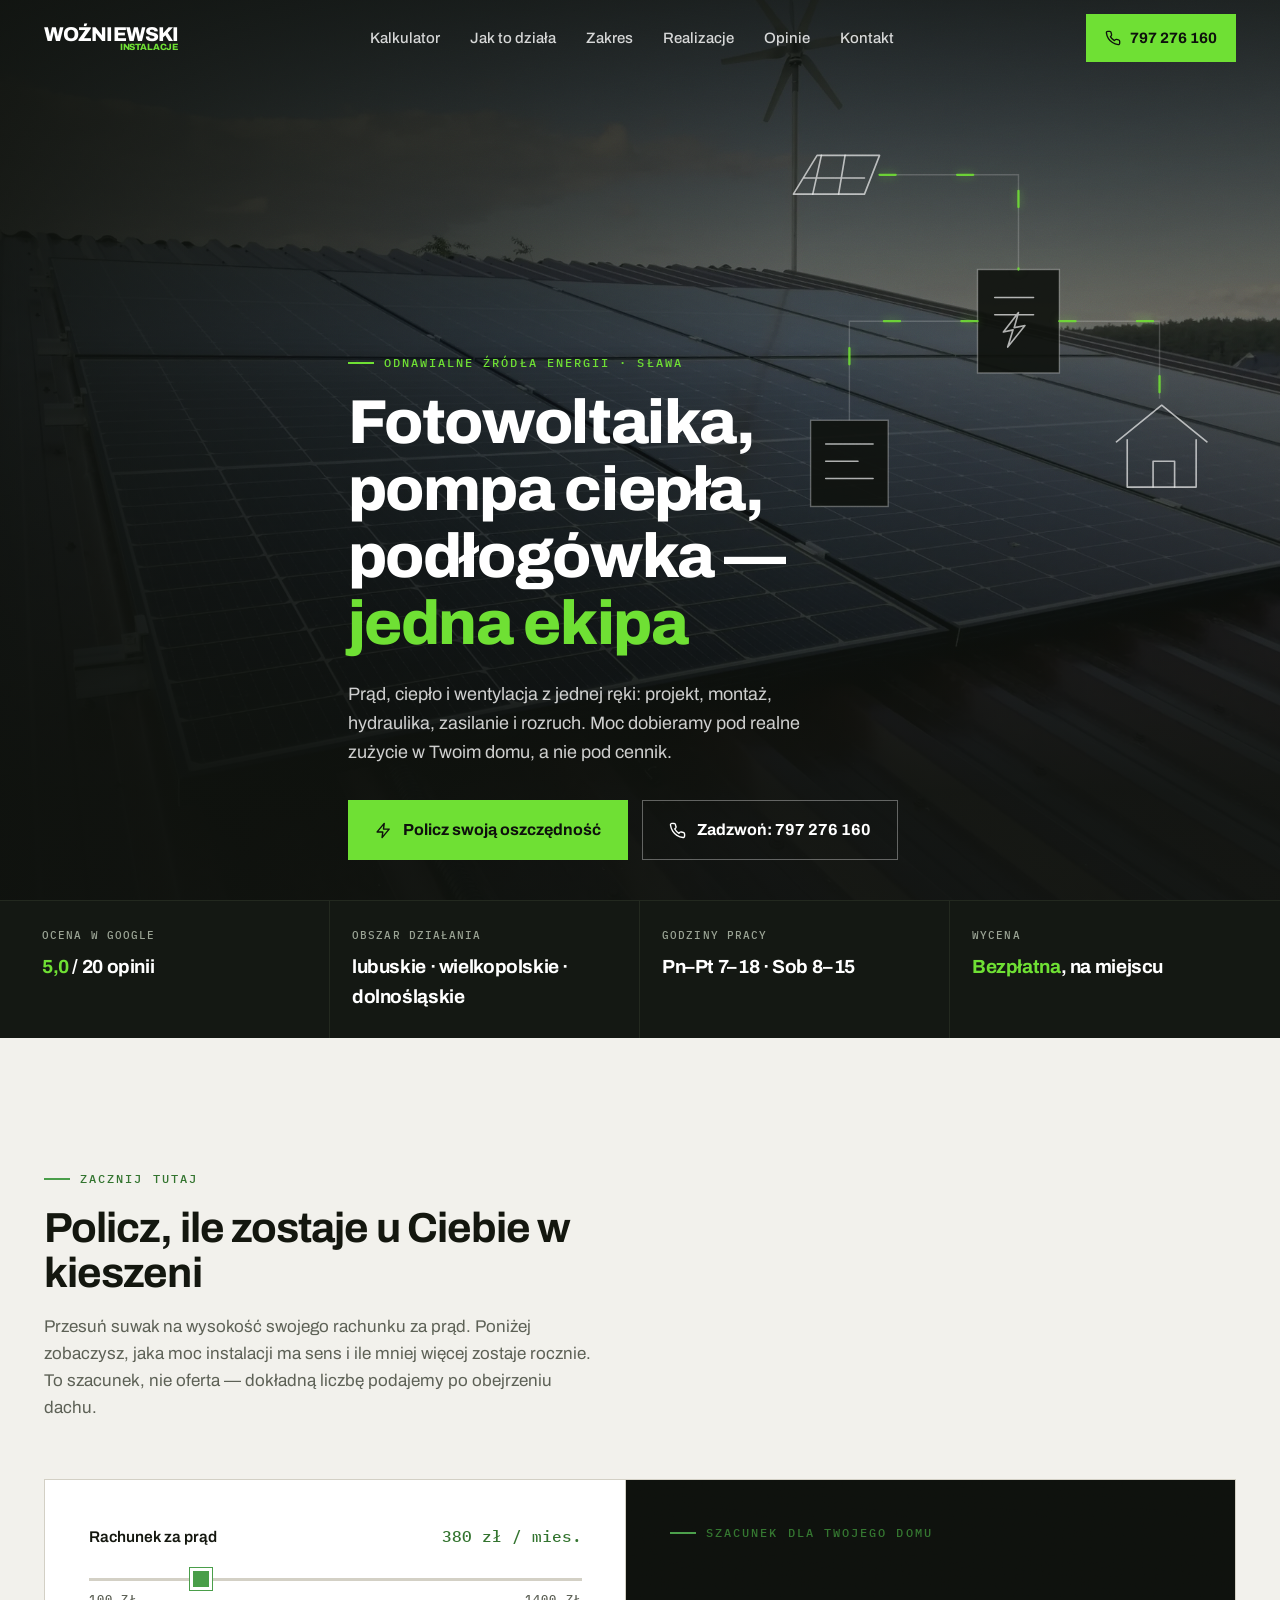
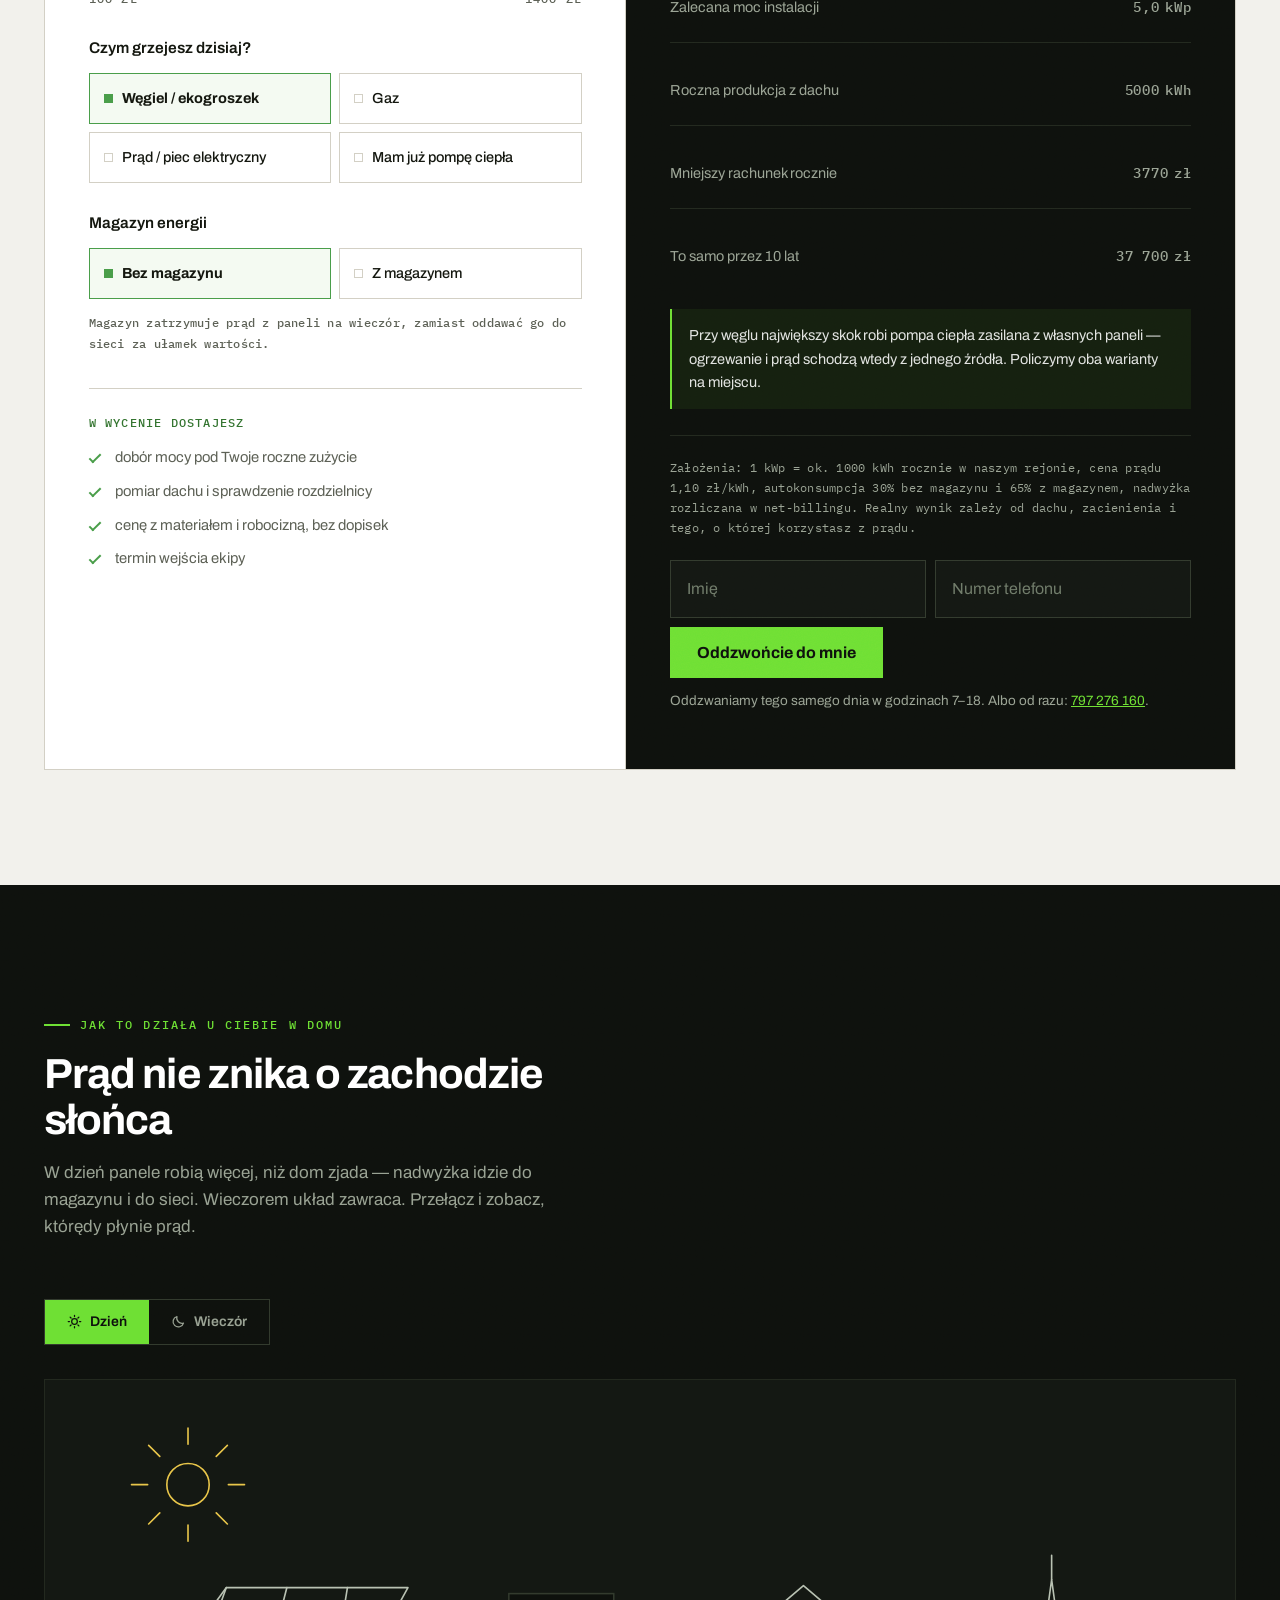
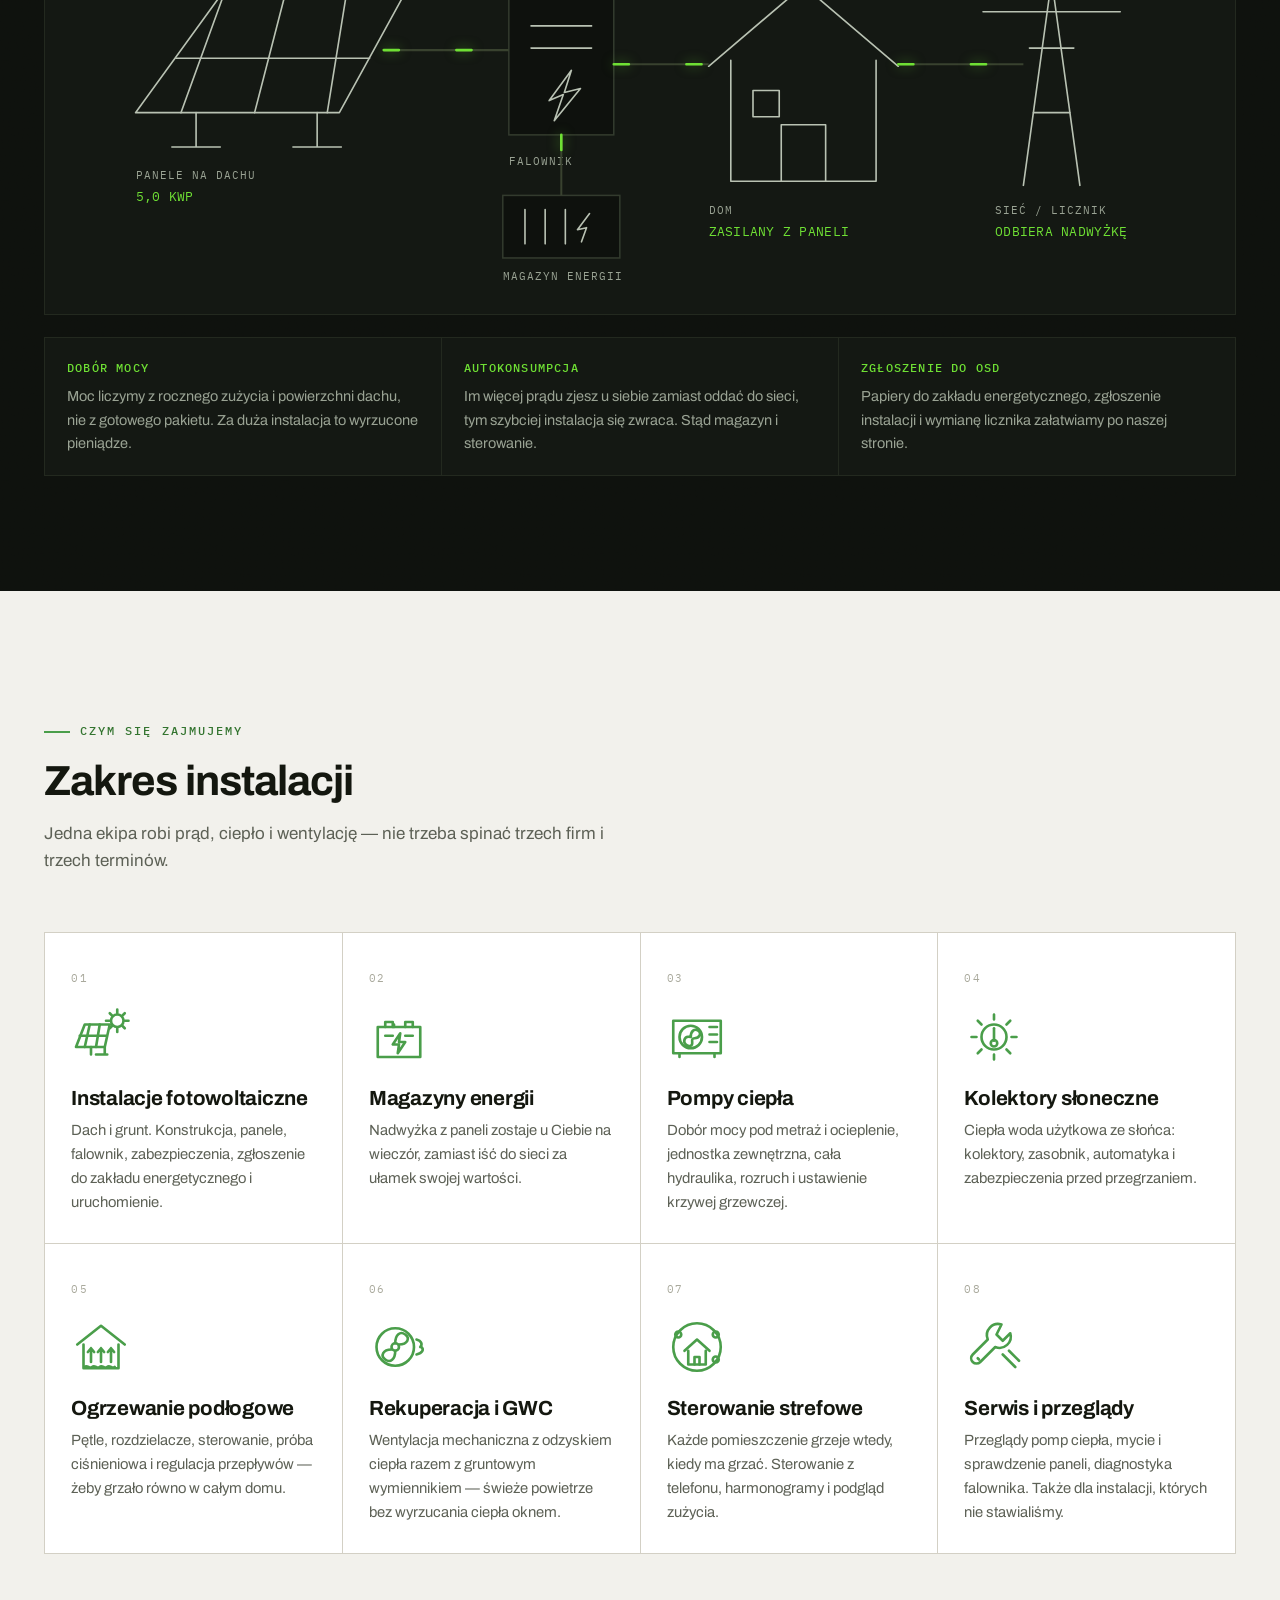
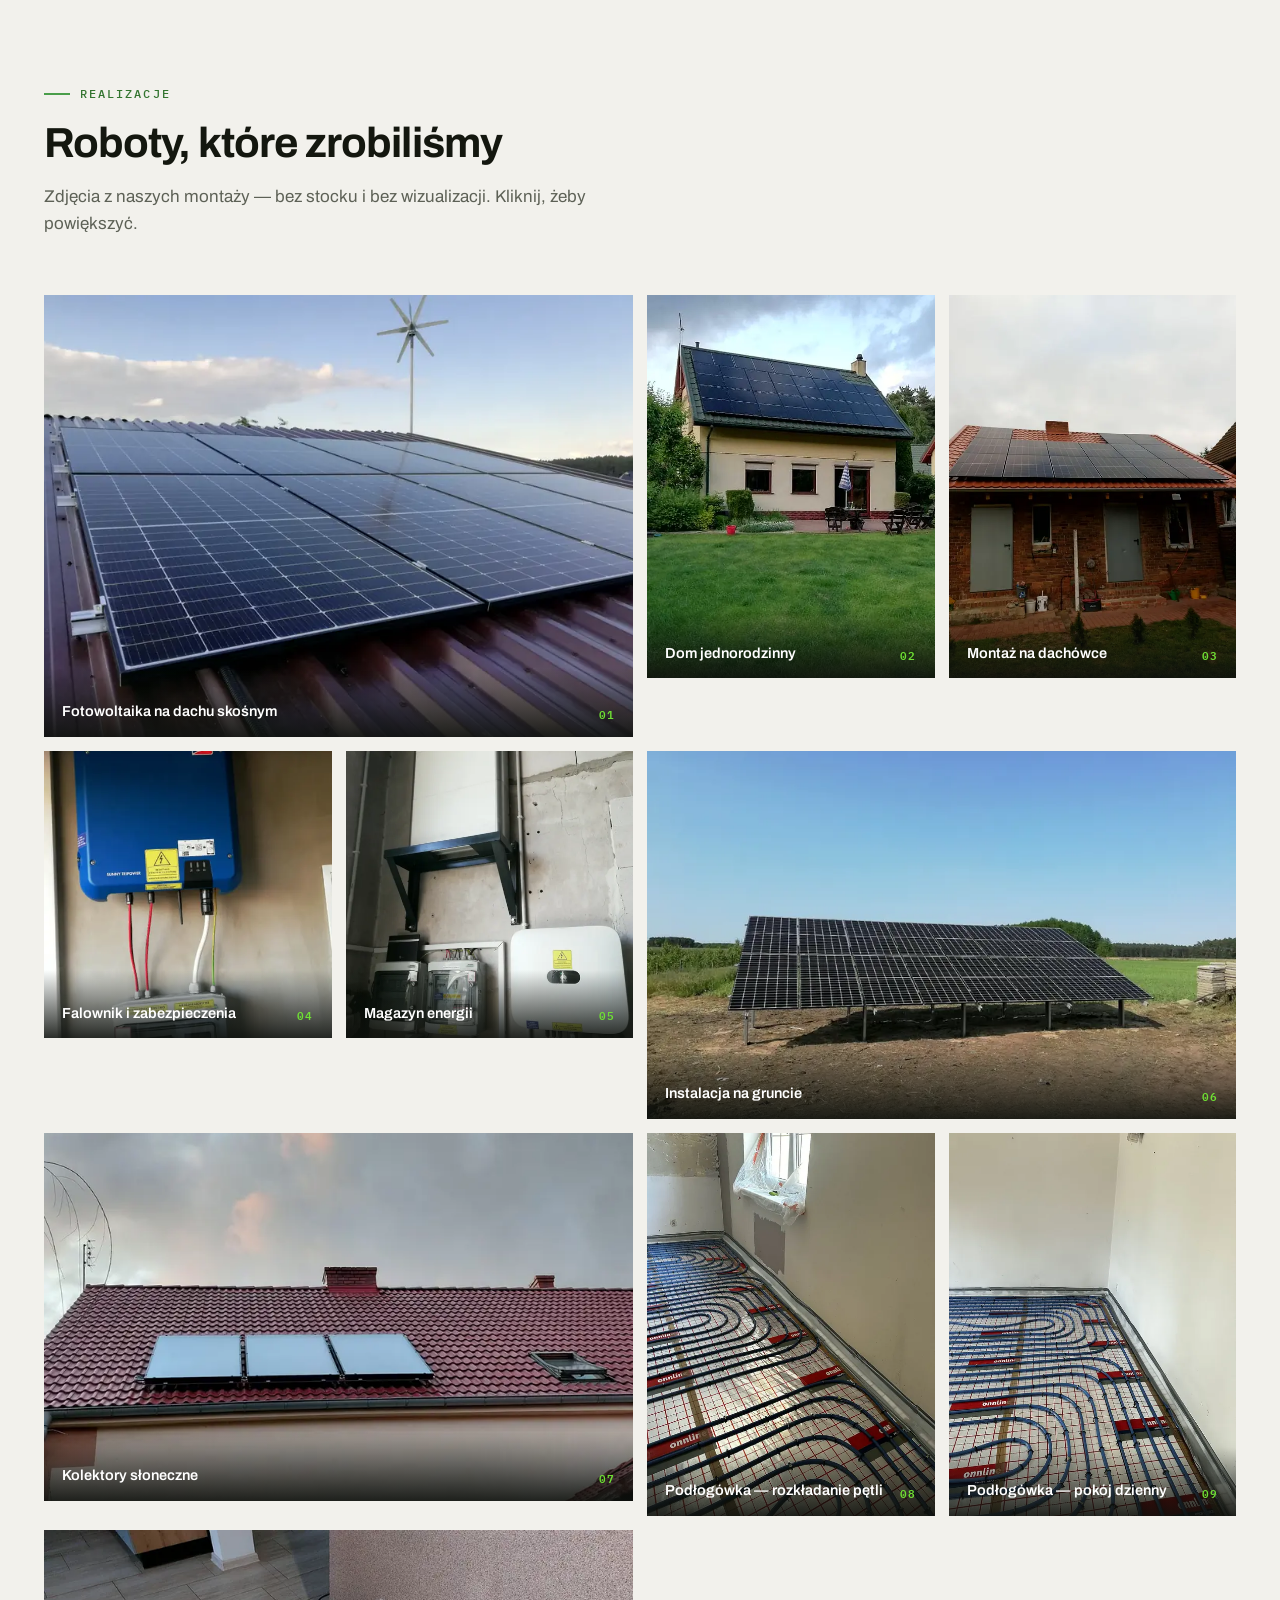
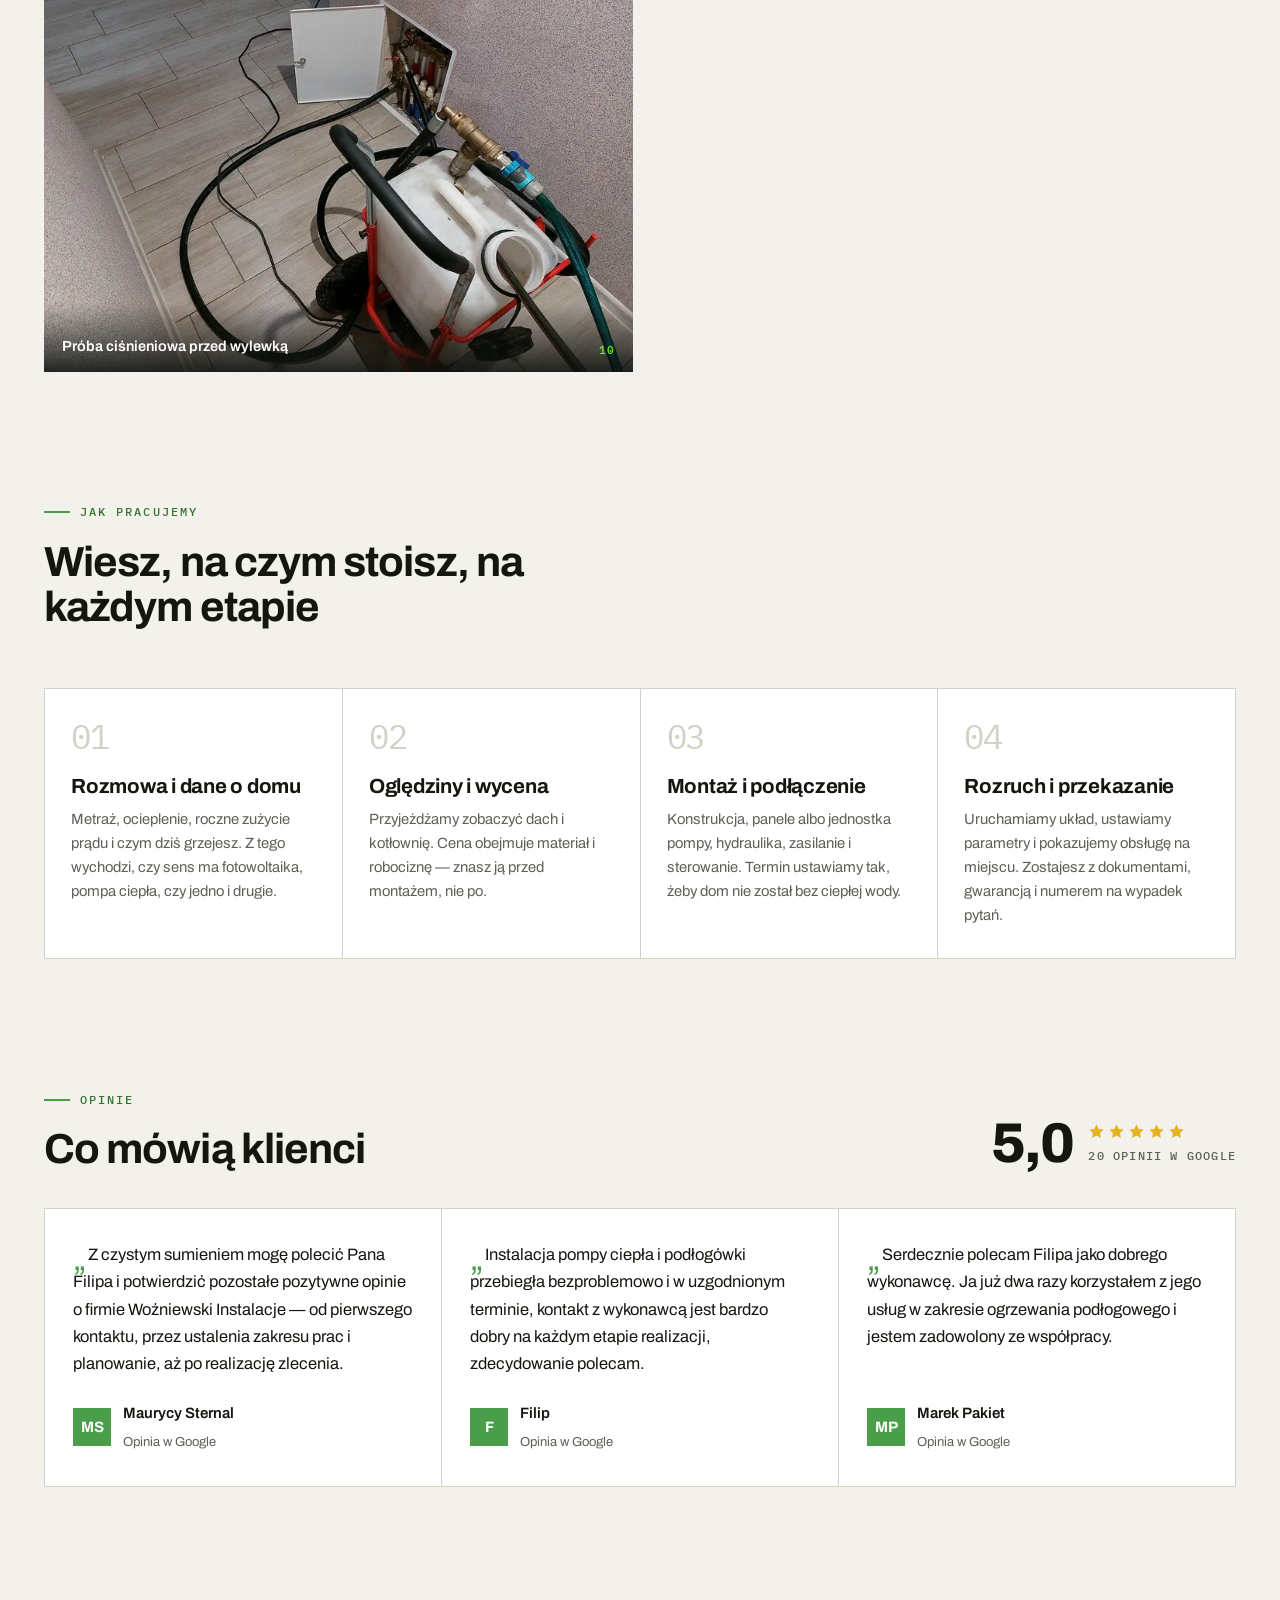
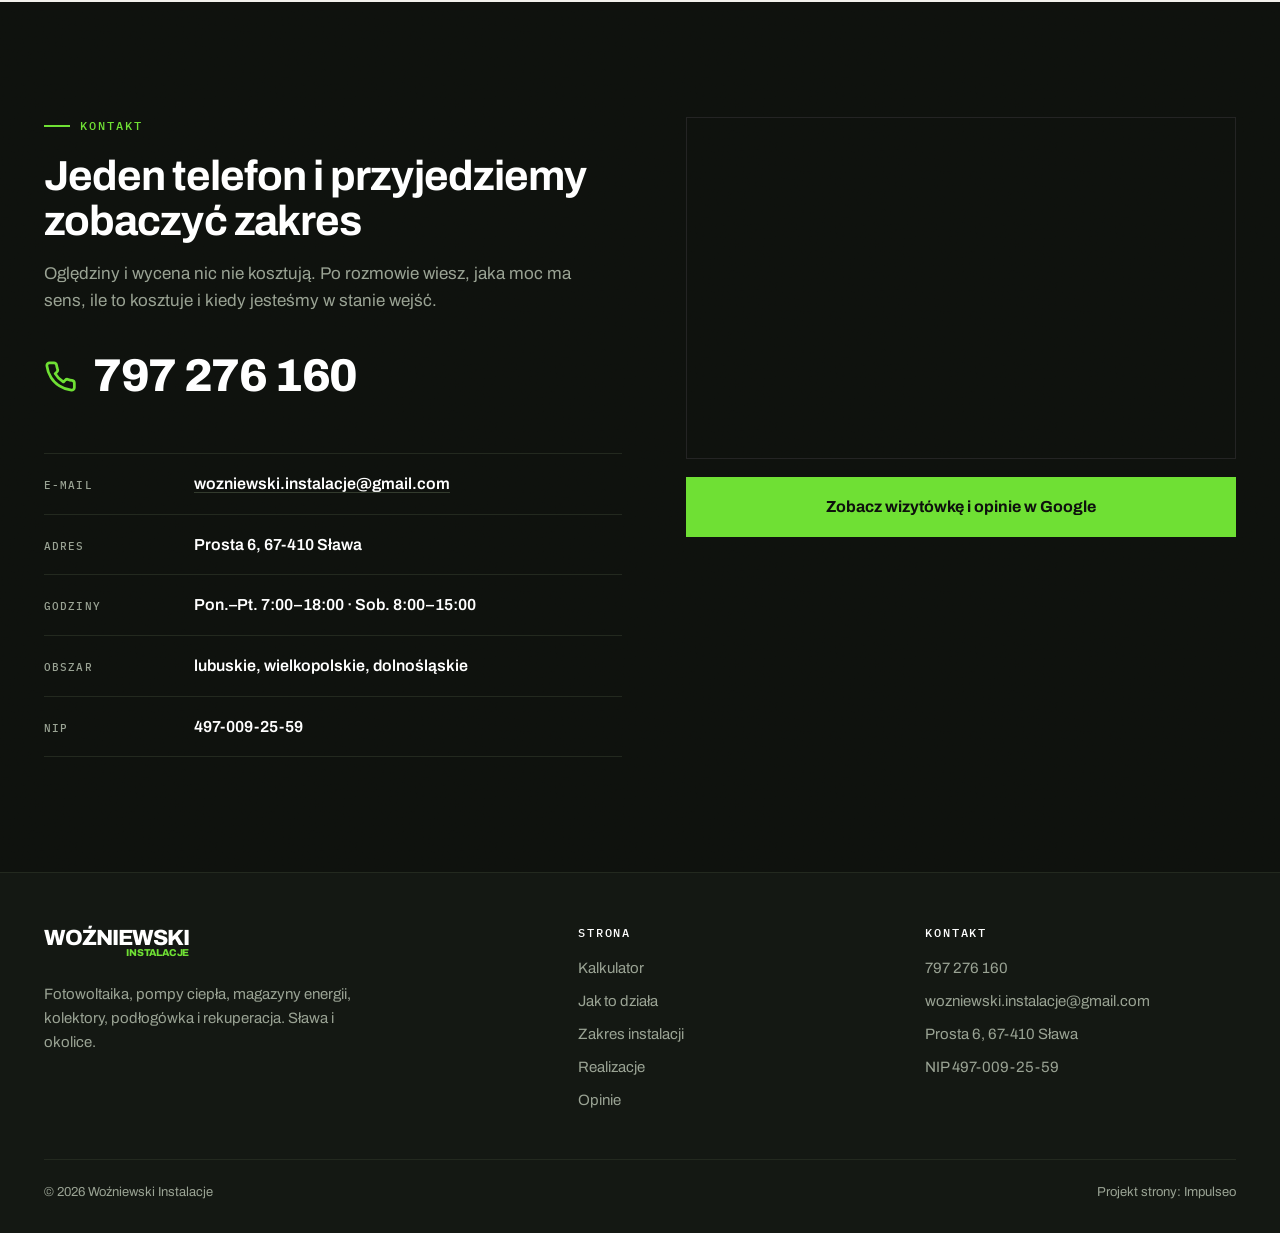
==== index.html @ f56892bd "Poprawki: siatki wjezdzaja calosciowo, gestsze impulsy pradu, krotszy naglowek Co-Authored-By: Claud" ====
<!DOCTYPE html>
<html lang="pl">
<head>
<meta charset="utf-8">
<meta name="viewport" content="width=device-width, initial-scale=1">
<title>Woźniewski Instalacje — fotowoltaika, pompy ciepła, podłogówka · Sława</title>
<meta name="description" content="Woźniewski Instalacje ze Sławy: fotowoltaika, pompy ciepła, magazyny energii, kolektory słoneczne, ogrzewanie podłogowe i rekuperacja. Ocena 5,0 w Google. Bezpłatna wycena — tel. 797 276 160.">
<meta name="theme-color" content="#0E110D">
<link rel="canonical" href="https://impulseo-pl.github.io/wozniewski-instalacje-fotowoltaika-pompy-ciepla-kolektory-sloneczne-ogrzewa/">

<meta property="og:type" content="website">
<meta property="og:title" content="Woźniewski Instalacje — fotowoltaika i pompy ciepła · Sława">
<meta property="og:description" content="Dobieramy moc pod realne zużycie, montujemy i uruchamiamy. Ocena 5,0 w Google. Bezpłatna wycena.">
<meta property="og:image" content="img/r-farma-zmierzch.webp">
<meta property="og:locale" content="pl_PL">

<link rel="icon" href="data:image/svg+xml,<svg xmlns='http://www.w3.org/2000/svg' viewBox='0 0 32 32'><rect width='32' height='32' fill='%230E110D'/><path d='M18 4 9 18h6l-1 10 9-14h-6z' fill='%236FE034'/></svg>">

<link rel="preconnect" href="https://fonts.googleapis.com">
<link rel="preconnect" href="https://fonts.gstatic.com" crossorigin>
<link href="https://fonts.googleapis.com/css2?family=Archivo:wght@400;500;600;700;800&family=IBM+Plex+Mono:wght@400;500&display=swap" rel="stylesheet">
<link rel="stylesheet" href="assets/styles.css">

<script type="application/ld+json">
{
  "@context":"https://schema.org",
  "@type":"HVACBusiness",
  "name":"Woźniewski Instalacje",
  "description":"Fotowoltaika, pompy ciepła, magazyny energii, kolektory słoneczne, ogrzewanie podłogowe, rekuperacja i GWC.",
  "telephone":"+48797276160",
  "email":"wozniewski.instalacje@gmail.com",
  "vatID":"4970092559",
  "address":{"@type":"PostalAddress","streetAddress":"Prosta 6","postalCode":"67-410","addressLocality":"Sława","addressRegion":"lubuskie","addressCountry":"PL"},
  "geo":{"@type":"GeoCoordinates","latitude":51.8832481,"longitude":16.0622952},
  "areaServed":["lubuskie","wielkopolskie","dolnośląskie"],
  "openingHours":["Mo-Fr 07:00-18:00","Sa 08:00-15:00"],
  "aggregateRating":{"@type":"AggregateRating","ratingValue":"5.0","reviewCount":"20"}
}
</script>
</head>
<body>

<!-- ======================= EKRAN ŁADOWANIA ======================= -->
<div id="loader" class="ziarno" role="status" aria-label="Wczytywanie strony">
  <div class="ladowanie">
    <span class="znak na-ciemnym">
      <span class="iskra" aria-hidden="true"></span>
      <span class="znak__glowny">WOŹNIEWSKI</span>
      <span class="znak__drugi">INSTALACJE</span>
      <span class="znak__podpis">Instalacje dla Twojego domu i firmy</span>
    </span>

    <svg class="ladowanie__obwod" viewBox="0 0 300 60" fill="none" aria-hidden="true">
      <path d="M4 30 H70" />
      <path d="M70 30 V12 H118" />
      <path class="zywa" d="M118 12 H150 V48 H186" />
      <path d="M186 48 H232 V30 H296" />
      <path d="M70 30 V48 H118" />
    </svg>

    <div class="ladowanie__licznik mono">
      <span id="loader-etap">Przygotowanie instalacji</span>
      <b><span id="loader-proc">0</span>%</b>
    </div>
  </div>
</div>

<!-- ======================= NAWIGACJA ======================= -->
<header class="nawigacja" id="nawigacja">
  <div class="wrap nawigacja__rzad">
    <a href="#gora" class="znak na-ciemnym" style="--znak:20px" aria-label="Woźniewski Instalacje — start">
      <span class="znak__glowny">WOŹNIEWSKI</span>
      <span class="znak__drugi">INSTALACJE</span>
    </a>

    <nav>
      <ul class="menu" id="menu">
        <li><a href="#kalkulator">Kalkulator</a></li>
        <li><a href="#schemat">Jak to działa</a></li>
        <li><a href="#zakres">Zakres</a></li>
        <li><a href="#realizacje">Realizacje</a></li>
        <li><a href="#opinie">Opinie</a></li>
        <li><a href="#kontakt">Kontakt</a></li>
      </ul>
    </nav>

    <a class="tel-nav" href="tel:+48797276160">
      <svg viewBox="0 0 24 24" fill="none" stroke="currentColor" stroke-width="2" stroke-linecap="round" stroke-linejoin="round"><path d="M22 16.9v3a2 2 0 0 1-2.2 2 19.8 19.8 0 0 1-8.6-3.1 19.5 19.5 0 0 1-6-6A19.8 19.8 0 0 1 2.1 4.2 2 2 0 0 1 4.1 2h3a2 2 0 0 1 2 1.7c.1 1 .4 1.9.7 2.8a2 2 0 0 1-.4 2.1L8.1 9.9a16 16 0 0 0 6 6l1.3-1.3a2 2 0 0 1 2.1-.5c.9.4 1.8.6 2.8.7a2 2 0 0 1 1.7 2Z"/></svg>
      797 276 160
    </a>

    <button class="burger" id="burger" aria-label="Menu" aria-expanded="false">
      <span></span><span></span><span></span>
    </button>
  </div>
</header>

<main id="gora">

<!-- ======================= HERO ======================= -->
<section class="ciemna hero ziarno">
  <div class="hero__tlo">
    <img src="img/r-farma-zmierzch.webp" alt="Instalacja fotowoltaiczna zamontowana przez Woźniewski Instalacje" fetchpriority="high" width="1800" height="1314">
  </div>

  <!-- schemat prądu: panel → falownik → dom → licznik -->
  <svg class="hero__obwod" viewBox="0 0 520 420" fill="none" aria-hidden="true">
    <!-- panel -->
    <g transform="translate(40,40)">
      <path class="ikona" d="M4 40 L26 4 h58 l-14 36z"/>
      <path class="ikona" d="M14 25h56M30 4 22 40M52 4 46 40"/>
    </g>
    <!-- falownik -->
    <rect class="wezel" x="215" y="150" width="76" height="96"/>
    <path class="ikona" d="M235 176h36M235 192h36M243 208l14-18-4 14 10-2-16 20 5-16z" transform="translate(-4,0)"/>
    <!-- dom -->
    <g transform="translate(340,270)">
      <path class="ikona" d="M4 40 L46 6 l42 34"/>
      <path class="ikona" d="M14 38v44h64V38"/>
      <path class="ikona" d="M38 82V58h20v24"/>
    </g>
    <!-- licznik -->
    <g transform="translate(60,290)">
      <rect class="wezel" x="0" y="0" width="72" height="80"/>
      <path class="ikona" d="M14 22h44M14 38h30M14 54h44"/>
    </g>

    <!-- tory -->
    <path class="tor" d="M124 62 H253 V150"/>
    <path class="plyn" d="M124 62 H253 V150"/>

    <path class="tor" d="M291 198 H384 V270"/>
    <path class="plyn o2" d="M291 198 H384 V270"/>

    <path class="tor" d="M215 198 H96 V290"/>
    <path class="plyn o3" d="M215 198 H96 V290"/>
  </svg>

  <div class="wrap hero__tresc">
    <p class="etykieta">Odnawialne źródła energii · Sława</p>
    <h1>Fotowoltaika, pompa ciepła, podłogówka — <em>jedna ekipa</em></h1>
    <p class="hero__lead">
      Prąd, ciepło i wentylacja z jednej ręki: projekt, montaż, hydraulika, zasilanie i rozruch.
      Moc dobieramy pod realne zużycie w Twoim domu, a nie pod cennik.
    </p>

    <div class="hero__akcje">
      <a class="guzik guzik--prad" href="#kalkulator">
        <svg viewBox="0 0 24 24" fill="none" stroke="currentColor" stroke-width="2" stroke-linecap="round" stroke-linejoin="round"><path d="M13 2 3 14h8l-1 8 10-12h-8z"/></svg>
        Policz swoją oszczędność
      </a>
      <a class="guzik guzik--obrys" href="tel:+48797276160">
        <svg viewBox="0 0 24 24" fill="none" stroke="currentColor" stroke-width="2" stroke-linecap="round" stroke-linejoin="round"><path d="M22 16.9v3a2 2 0 0 1-2.2 2 19.8 19.8 0 0 1-8.6-3.1 19.5 19.5 0 0 1-6-6A19.8 19.8 0 0 1 2.1 4.2 2 2 0 0 1 4.1 2h3a2 2 0 0 1 2 1.7c.1 1 .4 1.9.7 2.8a2 2 0 0 1-.4 2.1L8.1 9.9a16 16 0 0 0 6 6l1.3-1.3a2 2 0 0 1 2.1-.5c.9.4 1.8.6 2.8.7a2 2 0 0 1 1.7 2Z"/></svg>
        Zadzwoń: 797 276 160
      </a>
    </div>
  </div>
</section>

<!-- ======================= PASEK TECHNICZNY ======================= -->
<section class="ciemna pasek">
  <div class="wrap" style="padding:0">
    <div class="pasek__rzad">
      <div class="pasek__poz">
        <span class="mono">Ocena w Google</span>
        <b><i>5,0</i> / 20 opinii</b>
      </div>
      <div class="pasek__poz">
        <span class="mono">Obszar działania</span>
        <b>lubuskie · wielkopolskie · dolnośląskie</b>
      </div>
      <div class="pasek__poz">
        <span class="mono">Godziny pracy</span>
        <b>Pn–Pt 7–18 · Sob 8–15</b>
      </div>
      <div class="pasek__poz">
        <span class="mono">Wycena</span>
        <b><i>Bezpłatna</i>, na miejscu</b>
      </div>
    </div>
  </div>
</section>

<!-- ======================= KALKULATOR ======================= -->
<section class="jasna sekcja" id="kalkulator">
  <div class="wrap">
    <div class="naglowek wjazd">
      <p class="etykieta">Zacznij tutaj</p>
      <h2>Policz, ile zostaje u Ciebie w kieszeni</h2>
      <p class="oloowek">
        Przesuń suwak na wysokość swojego rachunku za prąd. Poniżej zobaczysz, jaka moc instalacji
        ma sens i ile mniej więcej zostaje rocznie. To szacunek, nie oferta — dokładną liczbę podajemy po obejrzeniu dachu.
      </p>
    </div>

    <div class="kalk wjazd">
      <!-- lewa: dane -->
      <div class="kalk__panel">
        <div class="pole">
          <div class="pole__gora">
            <label class="pole__nazwa" for="rachunek">Rachunek za prąd</label>
            <span class="pole__wartosc"><span id="rachunek-txt">380</span> zł / mies.</span>
          </div>
          <input type="range" id="rachunek" min="100" max="1400" step="20" value="380">
          <div class="skala mono"><span>100 zł</span><span>1400 zł</span></div>
        </div>

        <div class="pole">
          <div class="pole__gora">
            <span class="pole__nazwa">Czym grzejesz dzisiaj?</span>
          </div>
          <div class="wybor" id="ogrzewanie">
            <label><input type="radio" name="ogrz" value="wegiel" checked><span>Węgiel / ekogroszek</span></label>
            <label><input type="radio" name="ogrz" value="gaz"><span>Gaz</span></label>
            <label><input type="radio" name="ogrz" value="prad"><span>Prąd / piec elektryczny</span></label>
            <label><input type="radio" name="ogrz" value="pompa"><span>Mam już pompę ciepła</span></label>
          </div>
        </div>

        <div class="pole" style="margin-bottom:0">
          <div class="pole__gora">
            <span class="pole__nazwa">Magazyn energii</span>
          </div>
          <div class="wybor" id="magazyn">
            <label><input type="radio" name="mag" value="nie" checked><span>Bez magazynu</span></label>
            <label><input type="radio" name="mag" value="tak"><span>Z magazynem</span></label>
          </div>
          <p class="mono" style="margin:14px 0 0; text-transform:none; letter-spacing:.02em; color:var(--szary); line-height:1.7">
            Magazyn zatrzymuje prąd z paneli na wieczór, zamiast oddawać go do sieci za ułamek wartości.
          </p>
        </div>

        <div class="wchodzi">
          <span class="mono">W wycenie dostajesz</span>
          <ul>
            <li>dobór mocy pod Twoje roczne zużycie</li>
            <li>pomiar dachu i sprawdzenie rozdzielnicy</li>
            <li>cenę z materiałem i robocizną, bez dopisek</li>
            <li>termin wejścia ekipy</li>
          </ul>
        </div>
      </div>

      <!-- prawa: wynik -->
      <div class="kalk__panel kalk__panel--wynik ziarno">
        <p class="etykieta">Szacunek dla Twojego domu</p>

        <ul class="wynik__lista">
          <li class="wynik__poz">
            <span class="wynik__etykieta">Zalecana moc instalacji</span>
            <span class="wynik__liczba"><span data-licznik id="w-moc">6,0</span><span>kWp</span></span>
          </li>
          <li class="wynik__poz">
            <span class="wynik__etykieta">Roczna produkcja z dachu</span>
            <span class="wynik__liczba"><span data-licznik id="w-prod">6 000</span><span>kWh</span></span>
          </li>
          <li class="wynik__poz wynik__poz--mocny">
            <span class="wynik__etykieta">Mniejszy rachunek rocznie</span>
            <span class="wynik__liczba"><span data-licznik id="w-rok">3 100</span><span>zł</span></span>
          </li>
          <li class="wynik__poz">
            <span class="wynik__etykieta">To samo przez 10 lat</span>
            <span class="wynik__liczba"><span data-licznik id="w-dekada">31 000</span><span>zł</span></span>
          </li>
        </ul>

        <div class="podpowiedz" id="podpowiedz">
          Przy węglu największy skok robi pompa ciepła zasilana z własnych paneli — wtedy
          i ogrzewanie, i prąd schodzą z jednego źródła.
        </div>

        <div class="wynik__stopka">
          <p class="zastrzezenie" style="margin:0 0 4px">
            Założenia: 1 kWp = ok. 1000 kWh rocznie w naszym rejonie, cena prądu 1,10 zł/kWh,
            autokonsumpcja 30% bez magazynu i 65% z magazynem, nadwyżka rozliczana w net-billingu.
            Realny wynik zależy od dachu, zacienienia i tego, o której korzystasz z prądu.
          </p>

          <form class="oddzwon" id="oddzwon">
            <input type="text" name="imie" placeholder="Imię" autocomplete="given-name" required>
            <input type="tel" name="telefon" placeholder="Numer telefonu" autocomplete="tel" required>
            <button class="guzik guzik--prad" type="submit">Oddzwońcie do mnie</button>
          </form>
          <p class="oddzwon__info" id="oddzwon-info">
            Oddzwaniamy tego samego dnia w godzinach 7–18. Albo od razu: <a href="tel:+48797276160" style="color:var(--limonka)">797 276 160</a>.
          </p>
        </div>
      </div>
    </div>
  </div>
</section>

<!-- ======================= SCHEMAT ======================= -->
<section class="ciemna sekcja ziarno" id="schemat">
  <div class="wrap">
    <div class="naglowek wjazd">
      <p class="etykieta">Jak to działa u Ciebie w domu</p>
      <h2>Prąd nie znika o zachodzie słońca</h2>
      <p class="oloowek">
        W dzień panele robią więcej, niż dom zjada — nadwyżka idzie do magazynu i do sieci.
        Wieczorem układ zawraca. Przełącz i zobacz, którędy płynie prąd.
      </p>
    </div>

    <div class="schemat__pulpit wjazd">
      <div class="przelacznik" role="tablist">
        <button type="button" class="wybrany" data-pora="dzien" role="tab" aria-selected="true">
          <svg viewBox="0 0 24 24" fill="none" stroke="currentColor" stroke-width="2" stroke-linecap="round"><circle cx="12" cy="12" r="4.5"/><path d="M12 2v2M12 20v2M2 12h2M20 12h2M5 5l1.5 1.5M17.5 17.5 19 19M19 5l-1.5 1.5M6.5 17.5 5 19"/></svg>
          Dzień
        </button>
        <button type="button" data-pora="wieczor" role="tab" aria-selected="false">
          <svg viewBox="0 0 24 24" fill="none" stroke="currentColor" stroke-width="2" stroke-linecap="round" stroke-linejoin="round"><path d="M20 14.5A8.5 8.5 0 0 1 9.5 4a8.5 8.5 0 1 0 10.5 10.5Z"/></svg>
          Wieczór
        </button>
      </div>
    </div>

    <div class="schemat__plansza wjazd">
      <svg class="schemat__svg" viewBox="0 0 1120 470" fill="none" aria-label="Schemat przepływu energii w instalacji">

        <!-- SŁOŃCE / KSIĘŻYC -->
        <g id="s-slonce">
          <circle class="rys slonce" cx="112" cy="74" r="21"/>
          <path class="rys slonce" d="M112 34v-16M112 130v-16M72 74H56M168 74h-16M84 46 73 35M151 113l-11-11M151 35l-11 11M84 102l-11 11"/>
        </g>
        <g id="s-ksiezyc" style="opacity:0">
          <path class="rys" d="M132 88A26 26 0 0 1 100 56a28 28 0 1 0 32 32Z" stroke="#9FB0D8"/>
        </g>

        <!-- PANELE -->
        <g id="s-panele">
          <path class="rys" d="M60 300 L150 176 H330 L262 300 Z"/>
          <path class="rys" d="M100 246h192M150 176l-45 124M210 176l-32 124M270 176l-20 124"/>
          <path class="rys" d="M120 300v34M240 300v34M96 334h48M216 334h48"/>
        </g>
        <!-- opis zostaje poza grupą, żeby nie gasł razem z panelami wieczorem -->
        <text x="60" y="366">Panele na dachu</text>
        <text class="wart" x="60" y="388" id="s-panele-w">6,0 kWp</text>

        <!-- FALOWNIK -->
        <g>
          <rect class="obudowa" x="430" y="182" width="104" height="140"/>
          <path class="rys" d="M452 214h60M452 236h60M470 288l22-30-7 22 16-4-26 32 9-26z"/>
          <text x="430" y="352">Falownik</text>
        </g>

        <!-- MAGAZYN -->
        <g id="s-magazyn">
          <rect class="obudowa" x="424" y="382" width="116" height="62"/>
          <path class="rys" d="M446 396v34M466 396v34M486 396v34"/>
          <path class="rys" d="M510 400l-12 16 9-2-5 14"/>
          <text x="424" y="466">Magazyn energii</text>
        </g>

        <!-- DOM -->
        <g>
          <path class="rys" d="M628 254 L722 174 l94 80"/>
          <path class="rys" d="M650 248v120h144V248"/>
          <path class="rys" d="M700 368v-56h44v56"/>
          <path class="rys" d="M672 278h26v26h-26z"/>
          <text x="628" y="400">Dom</text>
          <text class="wart" x="628" y="422" id="s-dom-w">zasila panele</text>
        </g>

        <!-- SIEĆ -->
        <g>
          <path class="rys" d="M940 372 L968 168 l28 204"/>
          <path class="rys" d="M950 300h36M946 236h44M900 200h136M968 168v-24"/>
          <text x="912" y="400">Sieć / licznik</text>
          <text class="wart" x="912" y="422" id="s-siec-w">oddaje nadwyżkę</text>
        </g>

        <!-- KABLE -->
        <path class="kabel" d="M306 238 H430"/>
        <path class="kabel" d="M534 252 H628"/>
        <path class="kabel" d="M482 322 V382"/>
        <path class="kabel" d="M816 252 H940"/>

        <!-- ISKRY -->
        <path class="iskra-tor gra" id="t-panele"  d="M306 238 H430"/>
        <path class="iskra-tor gra" id="t-dom"     d="M534 252 H628"/>
        <path class="iskra-tor gra" id="t-magazyn" d="M482 322 V382"/>
        <path class="iskra-tor gra" id="t-siec"    d="M816 252 H940"/>
      </svg>
    </div>

    <div class="schemat__opis wjazd">
      <div>
        <span class="mono">Dobór mocy</span>
        <p>Moc liczymy z rocznego zużycia i powierzchni dachu, nie z gotowego pakietu. Za duża instalacja to wyrzucone pieniądze.</p>
      </div>
      <div>
        <span class="mono">Autokonsumpcja</span>
        <p>Im więcej prądu zjesz u siebie zamiast oddać do sieci, tym szybciej instalacja się zwraca. Stąd magazyn i sterowanie.</p>
      </div>
      <div>
        <span class="mono">Zgłoszenie do OSD</span>
        <p>Papiery do zakładu energetycznego, zgłoszenie instalacji i wymianę licznika załatwiamy po naszej stronie.</p>
      </div>
    </div>
  </div>
</section>

<!-- ======================= ZAKRES ======================= -->
<section class="jasna sekcja" id="zakres">
  <div class="wrap">
    <div class="naglowek wjazd">
      <p class="etykieta">Czym się zajmujemy</p>
      <h2>Zakres instalacji</h2>
      <p class="oloowek">Jedna ekipa robi prąd, ciepło i wentylację — nie trzeba spinać trzech firm i trzech terminów.</p>
    </div>

    <div class="zakres siatka-wjazd">

      <article class="usluga" style="--i:0">
        <span class="usluga__nr">01</span>
        <svg class="usluga__ikona rysuj" viewBox="0 0 48 48" aria-hidden="true">
          <path d="M4 32 L11 14h20l-4 18z"/>
          <path d="M7 23h21M15 14l-4 18M23 14l-3 18"/>
          <path d="M16 32v6M20 38h9M27 32v6"/>
          <circle cx="37" cy="11" r="5"/>
          <path d="M37 2v3M37 17v3M28 11h3M43 11h3M31 5l2 2M41 15l2 2M43 5l-2 2M33 15l-2 2"/>
        </svg>
        <h3>Instalacje fotowoltaiczne</h3>
        <p>Dach i grunt. Konstrukcja, panele, falownik, zabezpieczenia, zgłoszenie do zakładu energetycznego i uruchomienie.</p>
      </article>

      <article class="usluga" style="--i:1">
        <span class="usluga__nr">02</span>
        <svg class="usluga__ikona rysuj" viewBox="0 0 48 48" aria-hidden="true">
          <path d="M7 16h34v24H7z"/>
          <path d="M13 16v-4h6v4M29 16v-4h6v4"/>
          <path d="M13 23h6M20 16v-2M29 23h6"/>
          <path d="M25 21l-6 9h5l-1 7 6-9h-5z"/>
        </svg>
        <h3>Magazyny energii</h3>
        <p>Nadwyżka z paneli zostaje u Ciebie na wieczór, zamiast iść do sieci za ułamek swojej wartości.</p>
      </article>

      <article class="usluga" style="--i:2">
        <span class="usluga__nr">03</span>
        <svg class="usluga__ikona rysuj" viewBox="0 0 48 48" aria-hidden="true">
          <path d="M5 11h38v26H5z"/>
          <circle cx="19" cy="24" r="9"/>
          <path d="M19 24c0-5 3-7 6-5s1 6-3 6 0 5-3 6-6-2-5-5 5-2 5-2"/>
          <path d="M34 16h6M34 22h6M34 28h6"/>
          <path d="M10 37v3M38 37v3"/>
        </svg>
        <h3>Pompy ciepła</h3>
        <p>Dobór mocy pod metraż i ocieplenie, jednostka zewnętrzna, cała hydraulika, rozruch i ustawienie krzywej grzewczej.</p>
      </article>

      <article class="usluga" style="--i:3">
        <span class="usluga__nr">04</span>
        <svg class="usluga__ikona rysuj" viewBox="0 0 48 48" aria-hidden="true">
          <circle cx="24" cy="24" r="10"/>
          <path d="M24 6v4M24 38v4M6 24h4M38 24h4M11 11l3 3M34 34l3 3M37 11l-3 3M14 34l-3 3"/>
          <path d="M24 17v10"/>
          <circle cx="24" cy="29" r="2.6"/>
        </svg>
        <h3>Kolektory słoneczne</h3>
        <p>Ciepła woda użytkowa ze słońca: kolektory, zasobnik, automatyka i zabezpieczenia przed przegrzaniem.</p>
      </article>

      <article class="usluga" style="--i:4">
        <span class="usluga__nr">05</span>
        <svg class="usluga__ikona rysuj" viewBox="0 0 48 48" aria-hidden="true">
          <path d="M5 22 24 7l19 15"/>
          <path d="M10 22v19h28V22"/>
          <path d="M16 36V25M16 25l-2.5 3M16 25l2.5 3"/>
          <path d="M24 36V25M24 25l-2.5 3M24 25l2.5 3"/>
          <path d="M32 36V25M32 25l-2.5 3M32 25l2.5 3"/>
          <path d="M11 40c2-2.2 4 2.2 6 0s4 2.2 6 0 4 2.2 6 0 4 2.2 6 0"/>
        </svg>
        <h3>Ogrzewanie podłogowe</h3>
        <p>Pętle, rozdzielacze, sterowanie, próba ciśnieniowa i regulacja przepływów — żeby grzało równo w całym domu.</p>
      </article>

      <article class="usluga" style="--i:5">
        <span class="usluga__nr">06</span>
        <svg class="usluga__ikona rysuj" viewBox="0 0 48 48" aria-hidden="true">
          <circle cx="21" cy="24" r="15"/>
          <circle cx="21" cy="24" r="3"/>
          <path d="M21 21c0-7 4-10 8-7s2 8-5 8"/>
          <path d="M21 27c0 7-4 10-8 7s-2-8 5-8"/>
          <path d="M38 18c4 1 5 4 3 6M38 30c5-1 6-4 4-6"/>
        </svg>
        <h3>Rekuperacja i GWC</h3>
        <p>Wentylacja mechaniczna z odzyskiem ciepła razem z gruntowym wymiennikiem — świeże powietrze bez wyrzucania ciepła oknem.</p>
      </article>

      <article class="usluga" style="--i:6">
        <span class="usluga__nr">07</span>
        <svg class="usluga__ikona rysuj" viewBox="0 0 48 48" aria-hidden="true">
          <path d="M14 27 24 18l10 9"/>
          <path d="M17 27v11h14V27"/>
          <path d="M22 38v-6h4v6"/>
          <circle cx="24" cy="24" r="19"/>
          <circle cx="9" cy="14" r="2.4"/>
          <circle cx="39" cy="34" r="2.4"/>
          <circle cx="39" cy="14" r="2.4"/>
        </svg>
        <h3>Sterowanie strefowe</h3>
        <p>Każde pomieszczenie grzeje wtedy, kiedy ma grzać. Sterowanie z telefonu, harmonogramy i podgląd zużycia.</p>
      </article>

      <article class="usluga" style="--i:7">
        <span class="usluga__nr">08</span>
        <svg class="usluga__ikona rysuj" viewBox="0 0 48 48" aria-hidden="true">
          <path d="M30 6a9 9 0 0 0-11 12L7 30a4 4 0 0 0 6 6l12-12A9 9 0 0 0 37 13l-6 6-5-5z"/>
          <path d="M31 30l10 10M36 27l8 8"/>
          <path d="M11 33l1 1"/>
        </svg>
        <h3>Serwis i przeglądy</h3>
        <p>Przeglądy pomp ciepła, mycie i sprawdzenie paneli, diagnostyka falownika. Także dla instalacji, których nie stawialiśmy.</p>
      </article>

    </div>
  </div>
</section>

<!-- ======================= REALIZACJE ======================= -->
<section class="jasna sekcja" id="realizacje" style="padding-top:0">
  <div class="wrap">
    <div class="naglowek wjazd">
      <p class="etykieta">Realizacje</p>
      <h2>Roboty, które zrobiliśmy</h2>
      <p class="oloowek">Zdjęcia z naszych montaży — bez stocku i bez wizualizacji. Kliknij, żeby powiększyć.</p>
    </div>

    <div class="galeria siatka-wjazd" id="galeria">
      <button class="kafel k-duzy style="--i:0" data-duze="img/r-farma-zmierzch.webp" data-podpis="Instalacja fotowoltaiczna na dachu — widok o zmierzchu">
        <img src="img/r-farma-zmierzch-sm.webp" alt="Instalacja fotowoltaiczna na dachu o zmierzchu" loading="lazy">
        <span class="kafel__opis"><span>Fotowoltaika na dachu skośnym</span><span class="mono">01</span></span>
      </button>

      <button class="kafel k-sredni style="--i:1" data-duze="img/r-dom-dach.webp" data-podpis="Panele na dachu domu jednorodzinnego">
        <img src="img/r-dom-dach-sm.webp" alt="Panele fotowoltaiczne na dachu domu jednorodzinnego" loading="lazy">
        <span class="kafel__opis"><span>Dom jednorodzinny</span><span class="mono">02</span></span>
      </button>

      <button class="kafel k-sredni style="--i:2" data-duze="img/r-dom-ceglany.webp" data-podpis="Instalacja na dachu domu z czerwonej cegły">
        <img src="img/r-dom-ceglany-sm.webp" alt="Instalacja fotowoltaiczna na dachu domu z cegły" loading="lazy">
        <span class="kafel__opis"><span>Montaż na dachówce</span><span class="mono">03</span></span>
      </button>

      <button class="kafel k-maly style="--i:3" data-duze="img/r-falownik.webp" data-podpis="Falownik i zabezpieczenia w kotłowni">
        <img src="img/r-falownik-sm.webp" alt="Falownik i rozdzielnica instalacji fotowoltaicznej" loading="lazy">
        <span class="kafel__opis"><span>Falownik i zabezpieczenia</span><span class="mono">04</span></span>
      </button>

      <button class="kafel k-maly style="--i:4" data-duze="img/r-magazyn.webp" data-podpis="Magazyn energii z falownikiem hybrydowym">
        <img src="img/r-magazyn-sm.webp" alt="Magazyn energii zamontowany przy falowniku" loading="lazy">
        <span class="kafel__opis"><span>Magazyn energii</span><span class="mono">05</span></span>
      </button>

      <button class="kafel k-szeroki style="--i:5" data-duze="img/r-grunt.webp" data-podpis="Instalacja fotowoltaiczna na gruncie">
        <img src="img/r-grunt-sm.webp" alt="Instalacja fotowoltaiczna na konstrukcji gruntowej" loading="lazy">
        <span class="kafel__opis"><span>Instalacja na gruncie</span><span class="mono">06</span></span>
      </button>

      <button class="kafel k-szeroki style="--i:6" data-duze="img/r-kolektory.webp" data-podpis="Kolektory słoneczne na dachu">
        <img src="img/r-kolektory-sm.webp" alt="Kolektory słoneczne zamontowane na dachu" loading="lazy">
        <span class="kafel__opis"><span>Kolektory słoneczne</span><span class="mono">07</span></span>
      </button>

      <button class="kafel k-sredni style="--i:7" data-duze="img/r-podlogowka-1.webp" data-podpis="Pętle ogrzewania podłogowego przed wylewką">
        <img src="img/r-podlogowka-1-sm.webp" alt="Pętle ogrzewania podłogowego rozłożone przed wylewką" loading="lazy">
        <span class="kafel__opis"><span>Podłogówka — rozkładanie pętli</span><span class="mono">08</span></span>
      </button>

      <button class="kafel k-sredni style="--i:8" data-duze="img/r-podlogowka-3.webp" data-podpis="Ogrzewanie podłogowe w pokoju">
        <img src="img/r-podlogowka-3-sm.webp" alt="Ogrzewanie podłogowe rozłożone w pokoju" loading="lazy">
        <span class="kafel__opis"><span>Podłogówka — pokój dzienny</span><span class="mono">09</span></span>
      </button>

      <button class="kafel k-duzy style="--i:9" data-duze="img/r-proba.webp" data-podpis="Próba ciśnieniowa instalacji przed wylewką">
        <img src="img/r-proba-sm.webp" alt="Próba ciśnieniowa instalacji grzewczej" loading="lazy">
        <span class="kafel__opis"><span>Próba ciśnieniowa przed wylewką</span><span class="mono">10</span></span>
      </button>
    </div>
  </div>
</section>

<!-- ======================= PROCES ======================= -->
<section class="jasna sekcja" id="proces" style="padding-top:0">
  <div class="wrap">
    <div class="naglowek wjazd">
      <p class="etykieta">Jak pracujemy</p>
      <h2>Wiesz, na czym stoisz, na każdym etapie</h2>
    </div>

    <div class="kroki siatka-wjazd">
      <article class="krok" style="--i:0">
        <span class="krok__nr">01</span>
        <h3>Rozmowa i dane o domu</h3>
        <p>Metraż, ocieplenie, roczne zużycie prądu i czym dziś grzejesz. Z tego wychodzi, czy sens ma fotowoltaika, pompa ciepła, czy jedno i drugie.</p>
      </article>
      <article class="krok" style="--i:1">
        <span class="krok__nr">02</span>
        <h3>Oględziny i wycena</h3>
        <p>Przyjeżdżamy zobaczyć dach i kotłownię. Cena obejmuje materiał i robociznę — znasz ją przed montażem, nie po.</p>
      </article>
      <article class="krok" style="--i:2">
        <span class="krok__nr">03</span>
        <h3>Montaż i podłączenie</h3>
        <p>Konstrukcja, panele albo jednostka pompy, hydraulika, zasilanie i sterowanie. Termin ustawiamy tak, żeby dom nie został bez ciepłej wody.</p>
      </article>
      <article class="krok" style="--i:3">
        <span class="krok__nr">04</span>
        <h3>Rozruch i przekazanie</h3>
        <p>Uruchamiamy układ, ustawiamy parametry i pokazujemy obsługę na miejscu. Zostajesz z dokumentami, gwarancją i numerem na wypadek pytań.</p>
      </article>
    </div>
  </div>
</section>

<!-- ======================= OPINIE ======================= -->
<section class="jasna sekcja" id="opinie" style="padding-top:0">
  <div class="wrap">
    <div class="opinie-gora wjazd">
      <div class="naglowek" style="margin-bottom:0">
        <p class="etykieta">Opinie</p>
        <h2>Co mówią klienci</h2>
      </div>
      <div class="ocena">
        <span class="ocena__cyfra">5,0</span>
        <div>
          <div class="gwiazdki" aria-label="Ocena 5 na 5">
            <svg viewBox="0 0 24 24"><path d="m12 2 3.1 6.3 6.9 1-5 4.9 1.2 6.8L12 17.8 5.8 21l1.2-6.8-5-4.9 6.9-1z"/></svg>
            <svg viewBox="0 0 24 24"><path d="m12 2 3.1 6.3 6.9 1-5 4.9 1.2 6.8L12 17.8 5.8 21l1.2-6.8-5-4.9 6.9-1z"/></svg>
            <svg viewBox="0 0 24 24"><path d="m12 2 3.1 6.3 6.9 1-5 4.9 1.2 6.8L12 17.8 5.8 21l1.2-6.8-5-4.9 6.9-1z"/></svg>
            <svg viewBox="0 0 24 24"><path d="m12 2 3.1 6.3 6.9 1-5 4.9 1.2 6.8L12 17.8 5.8 21l1.2-6.8-5-4.9 6.9-1z"/></svg>
            <svg viewBox="0 0 24 24"><path d="m12 2 3.1 6.3 6.9 1-5 4.9 1.2 6.8L12 17.8 5.8 21l1.2-6.8-5-4.9 6.9-1z"/></svg>
          </div>
          <span class="mono" style="color:var(--szary); display:block; margin-top:6px">20 opinii w Google</span>
        </div>
      </div>
    </div>

    <div class="opinie siatka-wjazd">
      <article class="opinia" style="--i:0">
        <blockquote>Z czystym sumieniem mogę polecić Pana Filipa i potwierdzić pozostałe pozytywne opinie o firmie Woźniewski Instalacje — od pierwszego kontaktu, przez ustalenia zakresu prac i planowanie, aż po realizację zlecenia.</blockquote>
        <footer>
          <span class="opinia__inicjal">MS</span>
          <span>
            <span class="opinia__kto">Maurycy Sternal</span><br>
            <span class="opinia__kiedy">Opinia w Google</span>
          </span>
        </footer>
      </article>

      <article class="opinia" style="--i:1">
        <blockquote>Instalacja pompy ciepła i podłogówki przebiegła bezproblemowo i w uzgodnionym terminie, kontakt z wykonawcą jest bardzo dobry na każdym etapie realizacji, zdecydowanie polecam.</blockquote>
        <footer>
          <span class="opinia__inicjal">F</span>
          <span>
            <span class="opinia__kto">Filip</span><br>
            <span class="opinia__kiedy">Opinia w Google</span>
          </span>
        </footer>
      </article>

      <article class="opinia" style="--i:2">
        <blockquote>Serdecznie polecam Filipa jako dobrego wykonawcę. Ja już dwa razy korzystałem z jego usług w zakresie ogrzewania podłogowego i jestem zadowolony ze współpracy.</blockquote>
        <footer>
          <span class="opinia__inicjal">MP</span>
          <span>
            <span class="opinia__kto">Marek Pakiet</span><br>
            <span class="opinia__kiedy">Opinia w Google</span>
          </span>
        </footer>
      </article>
    </div>
  </div>
</section>

<!-- ======================= KONTAKT ======================= -->
<section class="ciemna sekcja ziarno" id="kontakt">
  <div class="wrap">
    <div class="kontakt">
      <div class="wjazd">
        <p class="etykieta">Kontakt</p>
        <h2>Jeden telefon i przyjedziemy zobaczyć zakres</h2>
        <p class="oloowek" style="margin-top:16px">
          Oględziny i wycena nic nie kosztują. Po rozmowie wiesz, jaka moc ma sens,
          ile to kosztuje i kiedy jesteśmy w stanie wejść.
        </p>

        <a class="wielki-tel" href="tel:+48797276160">
          <svg viewBox="0 0 24 24" fill="none" stroke="currentColor" stroke-width="2" stroke-linecap="round" stroke-linejoin="round"><path d="M22 16.9v3a2 2 0 0 1-2.2 2 19.8 19.8 0 0 1-8.6-3.1 19.5 19.5 0 0 1-6-6A19.8 19.8 0 0 1 2.1 4.2 2 2 0 0 1 4.1 2h3a2 2 0 0 1 2 1.7c.1 1 .4 1.9.7 2.8a2 2 0 0 1-.4 2.1L8.1 9.9a16 16 0 0 0 6 6l1.3-1.3a2 2 0 0 1 2.1-.5c.9.4 1.8.6 2.8.7a2 2 0 0 1 1.7 2Z"/></svg>
          797 276 160
        </a>

        <ul class="dane">
          <li><span class="mono">E-mail</span><b><a href="mailto:wozniewski.instalacje@gmail.com">wozniewski.instalacje@gmail.com</a></b></li>
          <li><span class="mono">Adres</span><b>Prosta 6, 67-410 Sława</b></li>
          <li><span class="mono">Godziny</span><b>Pon.–Pt. 7:00–18:00 · Sob. 8:00–15:00</b></li>
          <li><span class="mono">Obszar</span><b>lubuskie, wielkopolskie, dolnośląskie</b></li>
          <li><span class="mono">NIP</span><b>497-009-25-59</b></li>
        </ul>
      </div>

      <div class="wjazd o1">
        <div class="mapa">
          <iframe
            title="Woźniewski Instalacje na mapie — Prosta 6, Sława"
            src="https://www.google.com/maps?q=Wo%C5%BAniewski%20Instalacje%20Prosta%206%20S%C5%82awa&output=embed"
            loading="lazy" referrerpolicy="no-referrer-when-downgrade"></iframe>
        </div>
        <a class="guzik guzik--prad" style="margin-top:18px; width:100%; justify-content:center"
           href="https://www.google.com/maps/place/Wo%C5%BAniewski+Instalacje+-+Fotowoltaika,+Pompy+Ciep%C5%82a,+Kolektory+S%C5%82oneczne,+Ogrzewanie/@51.8832481,16.0622952,17z"
           target="_blank" rel="noopener">Zobacz wizytówkę i opinie w Google</a>
      </div>
    </div>
  </div>
</section>

</main>

<!-- ======================= STOPKA ======================= -->
<footer class="stopka">
  <div class="wrap">
    <div class="stopka__rzad">
      <div>
        <span class="znak na-ciemnym" style="--znak:22px">
          <span class="znak__glowny">WOŹNIEWSKI</span>
          <span class="znak__drugi">INSTALACJE</span>
        </span>
        <p style="margin-top:18px; max-width:38ch; font-size:15px">
          Fotowoltaika, pompy ciepła, magazyny energii, kolektory, podłogówka i rekuperacja.
          Sława i okolice.
        </p>
      </div>
      <div>
        <h4>Strona</h4>
        <ul>
          <li><a href="#kalkulator">Kalkulator</a></li>
          <li><a href="#schemat">Jak to działa</a></li>
          <li><a href="#zakres">Zakres instalacji</a></li>
          <li><a href="#realizacje">Realizacje</a></li>
          <li><a href="#opinie">Opinie</a></li>
        </ul>
      </div>
      <div>
        <h4>Kontakt</h4>
        <ul>
          <li><a href="tel:+48797276160">797 276 160</a></li>
          <li><a href="mailto:wozniewski.instalacje@gmail.com">wozniewski.instalacje@gmail.com</a></li>
          <li>Prosta 6, 67-410 Sława</li>
          <li>NIP 497-009-25-59</li>
        </ul>
      </div>
    </div>
    <div class="stopka__dol">
      <span>© 2026 Woźniewski Instalacje</span>
      <span>Projekt strony: Impulseo</span>
    </div>
  </div>
</footer>

<a class="pasek-tel" href="tel:+48797276160">Zadzwoń — 797 276 160</a>

<!-- powiększenie zdjęcia -->
<div class="lupa" id="lupa" role="dialog" aria-modal="true" aria-label="Powiększone zdjęcie">
  <button class="lupa__zamknij" id="lupa-zamknij" aria-label="Zamknij">&times;</button>
  <img id="lupa-img" src="" alt="">
  <span class="lupa__podpis mono" id="lupa-podpis"></span>
</div>

<script src="assets/app.js"></script>
</body>
</html>
---- assets/styles.css ----
/* ==========================================================================
   Woźniewski Instalacje — arkusz stylów
   Paleta wzięta z materiałów firmy: limonka z logo, zieleń z grafiki FB.
   ========================================================================== */

:root{
  /* marka */
  --limonka:      #6FE034;   /* zieleń z logo — prąd, akcenty na ciemnym */
  --limonka-cien: #4DBB1E;
  --zielen:       #4A9E4A;   /* zieleń z grafiki usług na Facebooku */
  --zielen-ciemna:#33742F;   /* do tekstu na jasnym tle */

  /* ciemne partie */
  --grafit:   #0E110D;
  --grafit-2: #141813;
  --stal:     #23291F;
  --stal-2:   #333B2E;
  --mgla:     #9AA394;

  /* jasne partie */
  --papier:   #F2F1EC;
  --papier-2: #E7E5DD;
  --kreska:   #D3D0C5;
  --atrament: #14170F;
  --szary:    #5D6156;

  --max: 1240px;
  --gut: 24px;

  --tempo: cubic-bezier(.22,.61,.36,1);
}

*,*::before,*::after{ box-sizing:border-box; }

html{ scroll-behavior:smooth; scroll-padding-top:76px; }

body{
  margin:0;
  background:var(--papier);
  color:var(--atrament);
  font-family:'Archivo','Segoe UI',system-ui,sans-serif;
  font-size:17px;
  line-height:1.6;
  -webkit-font-smoothing:antialiased;
  overflow-x:hidden;
}

img{ max-width:100%; display:block; }
a{ color:inherit; }

/* ziarno zamiast rozmytych poświat — dodaje "papieru" ciemnym sekcjom */
.ziarno::after{
  content:''; position:absolute; inset:0; pointer-events:none; z-index:3;
  opacity:.16; mix-blend-mode:overlay;
  background-image:url("data:image/svg+xml;utf8,<svg xmlns='http://www.w3.org/2000/svg' width='140' height='140'><filter id='n'><feTurbulence type='fractalNoise' baseFrequency='.85' numOctaves='3'/></filter><rect width='140' height='140' filter='url(%23n)' opacity='.55'/></svg>");
}

.wrap{ max-width:var(--max); margin:0 auto; padding:0 var(--gut); position:relative; z-index:4; }

/* ---------- typografia ---------- */
h1,h2,h3,h4{ margin:0; font-weight:700; letter-spacing:-.022em; line-height:1.08; }
h1{ font-size:clamp(34px,5.6vw,62px); font-weight:800; }
h2{ font-size:clamp(27px,3.6vw,42px); }
h3{ font-size:clamp(19px,1.6vw,22px); letter-spacing:-.012em; }
p{ margin:0 0 1em; }

.mono{
  font-family:'IBM Plex Mono',ui-monospace,'Consolas',monospace;
  font-size:12px; letter-spacing:.1em; text-transform:uppercase; font-weight:500;
}

.etykieta{
  display:flex; align-items:center; gap:10px;
  font-family:'IBM Plex Mono',monospace; font-size:11.5px; letter-spacing:.18em;
  text-transform:uppercase; color:var(--zielen-ciemna); font-weight:500;
  margin-bottom:18px;
}
.etykieta::before{ content:''; width:26px; height:2px; background:var(--zielen); flex:none; }
.ciemna .etykieta{ color:var(--limonka); }
.ciemna .etykieta::before{ background:var(--limonka); }

.oloowek{ color:var(--szary); font-size:17px; max-width:56ch; }
.ciemna .oloowek{ color:var(--mgla); }

/* ---------- znak firmowy (odrysowany z logo klienta) ---------- */
.znak{ display:inline-block; line-height:1; text-decoration:none; }
.znak__glowny{
  display:block; font-weight:800; font-size:var(--znak,21px);
  letter-spacing:-.045em; color:var(--atrament);
}
.znak__drugi{
  display:block; text-align:right; font-weight:800;
  font-size:calc(var(--znak,21px) * .455); letter-spacing:-.02em;
  color:var(--zielen); margin-top:calc(var(--znak,21px) * -.06);
}
.znak__podpis{
  display:block; text-align:center; margin-top:calc(var(--znak,21px)*.16);
  font-family:'IBM Plex Mono',monospace; font-weight:400;
  font-size:calc(var(--znak,21px) * .2); letter-spacing:.03em; color:var(--szary);
}
.na-ciemnym .znak__glowny{ color:#fff; }
.na-ciemnym .znak__drugi{ color:var(--limonka); }
.na-ciemnym .znak__podpis{ color:var(--mgla); }

/* ==========================================================================
   1. EKRAN ŁADOWANIA
   ========================================================================== */
#loader{
  position:fixed; inset:0; z-index:200; background:var(--grafit);
  display:flex; align-items:center; justify-content:center; flex-direction:column;
  overflow:hidden;
}
#loader.znika{ animation:kurtyna .85s var(--tempo) forwards; }
@keyframes kurtyna{ to{ clip-path:inset(0 0 100% 0); } }

.ladowanie{ position:relative; z-index:5; text-align:center; }

/* znak w loaderze odsłania się przejazdem świetlnej linii */
.ladowanie .znak{ --znak:clamp(38px,8vw,74px); position:relative; display:inline-block; }
.ladowanie .znak__glowny,
.ladowanie .znak__drugi,
.ladowanie .znak__podpis{
  clip-path:inset(0 100% 0 0);
  animation:odslon .75s var(--tempo) forwards;
}
.ladowanie .znak__glowny{ animation-delay:.22s; }
.ladowanie .znak__drugi{ animation-delay:.52s; }
.ladowanie .znak__podpis{ animation-delay:.86s; opacity:0; animation-name:odslon-slabo; }
@keyframes odslon{ to{ clip-path:inset(0 0 0 0); } }
@keyframes odslon-slabo{ to{ clip-path:inset(0 0 0 0); opacity:1; } }

/* iskra przebiegająca przez znak */
.iskra{
  position:absolute; top:-6%; height:112%; width:2px; left:0;
  background:linear-gradient(180deg,transparent,var(--limonka),transparent);
  box-shadow:0 0 10px rgba(111,224,52,.65);
  animation:przejazd 1.05s var(--tempo) .2s 1 forwards;
}
@keyframes przejazd{ 0%{left:-2%;opacity:0} 12%{opacity:1} 88%{opacity:1} 100%{left:102%;opacity:0} }

.ladowanie__obwod{ width:min(340px,72vw); margin:34px auto 0; display:block; }
.ladowanie__obwod path{
  fill:none; stroke:var(--stal-2); stroke-width:1.4;
  stroke-dasharray:var(--dl); stroke-dashoffset:var(--dl);
  animation:rysuj 1.25s var(--tempo) .35s forwards;
}
.ladowanie__obwod .zywa{ stroke:var(--limonka); stroke-width:1.8; }
@keyframes rysuj{ to{ stroke-dashoffset:0; } }

.ladowanie__licznik{
  margin-top:26px; display:flex; justify-content:center; gap:18px; align-items:baseline;
  color:var(--mgla);
}
.ladowanie__licznik b{ color:var(--limonka); font-weight:500; font-variant-numeric:tabular-nums; }

/* ==========================================================================
   2. NAWIGACJA
   ========================================================================== */
.nawigacja{
  position:fixed; top:0; left:0; right:0; z-index:100;
  background:rgba(14,17,13,0);
  border-bottom:1px solid transparent;
  transition:background .35s var(--tempo), border-color .35s var(--tempo), backdrop-filter .35s;
}
.nawigacja.przyklejona{
  background:rgba(14,17,13,.93);
  backdrop-filter:blur(9px) saturate(140%);
  border-bottom-color:var(--stal);
}
.nawigacja__rzad{
  display:flex; align-items:center; justify-content:space-between;
  height:76px; gap:20px;
}
.menu{ display:flex; gap:30px; list-style:none; margin:0; padding:0; }
.menu a{
  text-decoration:none; color:rgba(255,255,255,.82); font-size:15px; font-weight:500;
  position:relative; padding:6px 0; transition:color .2s;
}
.menu a::after{
  content:''; position:absolute; left:0; right:100%; bottom:0; height:1.5px;
  background:var(--limonka); transition:right .3s var(--tempo);
}
.menu a:hover{ color:#fff; }
.menu a:hover::after{ right:0; }

.tel-nav{
  display:inline-flex; align-items:center; gap:9px;
  background:var(--limonka); color:#0E110D; text-decoration:none;
  padding:11px 18px; font-weight:700; font-size:15px;
  border:1px solid var(--limonka);
  transition:background .2s, transform .2s;
}
.tel-nav:hover{ background:#7FF048; transform:translateY(-1px); }
.tel-nav svg{ width:16px; height:16px; }

.burger{ display:none; background:none; border:0; padding:8px; cursor:pointer; }
.burger span{ display:block; width:24px; height:2px; background:#fff; margin:5px 0; transition:.3s var(--tempo); }
.burger.otwarty span:nth-child(1){ transform:translateY(7px) rotate(45deg); }
.burger.otwarty span:nth-child(2){ opacity:0; }
.burger.otwarty span:nth-child(3){ transform:translateY(-7px) rotate(-45deg); }

/* ==========================================================================
   3. HERO
   ========================================================================== */
.ciemna{ background:var(--grafit); color:#fff; position:relative; }

.hero{
  min-height:100svh; display:flex; align-items:flex-end;
  padding:150px 0 0; overflow:hidden;
}
.hero__tlo{ position:absolute; inset:0; z-index:0; }
.hero__tlo img{ width:100%; height:100%; object-fit:cover; object-position:center 62%; }
.hero__tlo::after{
  content:''; position:absolute; inset:0;
  background:
    linear-gradient(180deg, rgba(14,17,13,.88) 0%, rgba(14,17,13,.52) 38%, rgba(14,17,13,.93) 88%),
    linear-gradient(90deg, rgba(14,17,13,.86) 0%, rgba(14,17,13,.18) 62%);
}

.hero__tresc{ padding-bottom:40px; }
.hero h1{ max-width:15ch; }
.hero h1 em{ font-style:normal; color:var(--limonka); }
.hero__lead{ margin:22px 0 0; max-width:48ch; color:rgba(255,255,255,.8); font-size:18px; }

.hero__akcje{ display:flex; flex-wrap:wrap; gap:14px; margin-top:34px; }

.guzik{
  display:inline-flex; align-items:center; gap:11px;
  padding:16px 26px; font-size:16px; font-weight:700; text-decoration:none;
  border:1.5px solid transparent; cursor:pointer;
  font-family:inherit; transition:.22s var(--tempo);
}
.guzik--prad{ background:var(--limonka); color:#0E110D; border-color:var(--limonka); }
.guzik--prad:hover{ background:#7FF048; transform:translateY(-2px); }
.guzik--obrys{ background:transparent; color:#fff; border-color:rgba(255,255,255,.34); }
.guzik--obrys:hover{ border-color:#fff; background:rgba(255,255,255,.07); }
.guzik--ciemny{ background:var(--atrament); color:#fff; border-color:var(--atrament); }
.guzik--ciemny:hover{ background:#000; transform:translateY(-2px); }
.guzik svg{ width:17px; height:17px; flex:none; }

/* rysunek obwodu nad zdjęciem w hero */
.hero__obwod{
  position:absolute; right:-2%; top:12%; width:min(560px,52vw); z-index:2;
  opacity:.9; pointer-events:none;
}
.hero__obwod .tor{ fill:none; stroke:rgba(255,255,255,.2); stroke-width:1.3; }
.hero__obwod .plyn{
  fill:none; stroke:var(--limonka); stroke-width:2.1; stroke-linecap:round;
  stroke-dasharray:15 57; filter:drop-shadow(0 0 4px rgba(111,224,52,.55));
  animation:plynie 3.4s linear infinite;
}
.hero__obwod .plyn.o2{ animation-delay:-1.1s; }
.hero__obwod .plyn.o3{ animation-delay:-2.2s; }
@keyframes plynie{ to{ stroke-dashoffset:-216; } }  /* 3 x (15+57) */
.hero__obwod .wezel{ fill:var(--grafit); stroke:rgba(255,255,255,.34); stroke-width:1.3; }
.hero__obwod .ikona{ fill:none; stroke:rgba(255,255,255,.72); stroke-width:1.5; stroke-linecap:round; stroke-linejoin:round; }

/* pasek techniczny pod hero */
.pasek{ border-top:1px solid var(--stal); background:var(--grafit-2); }
.pasek__rzad{ display:grid; grid-template-columns:repeat(4,1fr); }
.pasek__poz{ padding:26px 22px; border-right:1px solid var(--stal); }
.pasek__poz:last-child{ border-right:0; }
.pasek__poz .mono{ color:var(--mgla); display:block; margin-bottom:7px; font-size:11px; }
.pasek__poz b{ font-size:19px; font-weight:700; letter-spacing:-.02em; }
.pasek__poz b i{ font-style:normal; color:var(--limonka); }

/* ==========================================================================
   4. SEKCJE JASNE
   ========================================================================== */
.jasna{ background:var(--papier); color:var(--atrament); position:relative; }
.sekcja{ padding:clamp(72px,9vw,124px) 0; }
.naglowek{ max-width:62ch; margin-bottom:clamp(38px,5vw,58px); }
.naglowek p{ margin-top:16px; }

/* ---------- kalkulator ---------- */
.kalk{
  display:grid; grid-template-columns:minmax(0,1fr) minmax(0,1.05fr);
  border:1px solid var(--kreska); background:#fff;
}
.kalk__panel{ padding:clamp(26px,3.4vw,44px); }
.kalk__panel--wynik{
  background:var(--grafit); color:#fff; border-left:1px solid var(--kreska);
  position:relative; overflow:hidden;
}

.pole{ margin-bottom:28px; }
.pole__gora{ display:flex; justify-content:space-between; align-items:baseline; margin-bottom:12px; gap:12px; }
.pole__nazwa{ font-weight:600; font-size:15.5px; }
.pole__wartosc{
  font-family:'IBM Plex Mono',monospace; font-size:16px; font-weight:500;
  color:var(--zielen-ciemna); font-variant-numeric:tabular-nums;
}

input[type=range]{
  -webkit-appearance:none; appearance:none; width:100%; height:3px;
  background:var(--kreska); outline:none; margin:12px 0 6px;
}
input[type=range]::-webkit-slider-thumb{
  -webkit-appearance:none; width:22px; height:22px; background:var(--zielen);
  border:3px solid #fff; box-shadow:0 0 0 1px var(--zielen); cursor:pointer;
}
input[type=range]::-moz-range-thumb{
  width:16px; height:16px; background:var(--zielen); border:3px solid #fff;
  box-shadow:0 0 0 1px var(--zielen); cursor:pointer; border-radius:50%;
}
.skala{ display:flex; justify-content:space-between; color:var(--szary); }

.wybor{ display:grid; grid-template-columns:repeat(2,1fr); gap:8px; }
.wybor label{
  border:1px solid var(--kreska); padding:13px 14px; cursor:pointer;
  font-size:14.5px; font-weight:500; transition:.18s var(--tempo);
  display:flex; align-items:center; gap:9px; background:#fff;
}
.wybor input{ position:absolute; opacity:0; pointer-events:none; }
.wybor label::before{
  content:''; width:9px; height:9px; border:1px solid var(--kreska); flex:none;
  transition:.18s;
}
.wybor label:hover{ border-color:var(--zielen); }
.wybor input:checked + span{ font-weight:700; }
.wybor label:has(input:checked){ border-color:var(--zielen); background:#F4FAF2; }
.wybor label:has(input:checked)::before{ background:var(--zielen); border-color:var(--zielen); }

/* „w wycenie dostajesz" — domyka lewą kolumnę, żeby nie było dziury pod polami */
.wchodzi{ margin-top:34px; padding-top:24px; border-top:1px solid var(--kreska); }
.wchodzi .mono{ color:var(--zielen-ciemna); display:block; margin-bottom:14px; }
.wchodzi ul{ list-style:none; margin:0; padding:0; }
.wchodzi li{
  position:relative; padding-left:26px; margin-bottom:10px;
  font-size:14.8px; color:var(--szary);
}
.wchodzi li::before{
  content:''; position:absolute; left:0; top:8px;
  width:12px; height:6px; border-left:2px solid var(--zielen); border-bottom:2px solid var(--zielen);
  transform:rotate(-45deg);
}

/* wynik */
.wynik__lista{ list-style:none; margin:0; padding:0; }
.wynik__poz{
  display:flex; justify-content:space-between; align-items:baseline; gap:16px;
  padding:17px 0; border-bottom:1px solid var(--stal);
}
.wynik__poz:last-child{ border-bottom:0; }
.wynik__etykieta{ color:var(--mgla); font-size:14.5px; max-width:22ch; }
.wynik__liczba{
  font-family:'IBM Plex Mono',monospace; font-size:clamp(22px,2.6vw,30px);
  font-weight:500; font-variant-numeric:tabular-nums; letter-spacing:-.02em;
  white-space:nowrap;
}
.wynik__liczba span{ font-size:14px; color:var(--mgla); margin-left:5px; letter-spacing:.06em; }
.wynik__poz--mocny .wynik__liczba{ color:var(--limonka); }

.wynik__stopka{ margin-top:26px; padding-top:22px; border-top:1px solid var(--stal); }
.zastrzezenie{
  font-family:'IBM Plex Mono',monospace; font-size:11.5px; line-height:1.75;
  color:var(--mgla); letter-spacing:.02em; text-transform:none;
}
.podpowiedz{
  margin-top:18px; padding:15px 17px; border-left:2px solid var(--limonka);
  background:rgba(111,224,52,.07); font-size:14.5px; color:rgba(255,255,255,.88);
}

/* formularz oddzwonienia */
.oddzwon{ display:flex; gap:9px; margin-top:22px; flex-wrap:wrap; }
.oddzwon input{
  flex:1 1 190px; min-width:0; padding:15px 16px; font:inherit; font-size:16px;
  background:var(--grafit-2); border:1px solid var(--stal-2); color:#fff;
}
.oddzwon input::placeholder{ color:#6F7A69; }
.oddzwon input:focus{ outline:none; border-color:var(--limonka); }
.oddzwon button{ flex:0 0 auto; }
.oddzwon__info{ margin-top:12px; font-size:13.5px; color:var(--mgla); }

/* ---------- schemat instalacji ---------- */
.schemat__pulpit{
  display:flex; gap:10px; flex-wrap:wrap; align-items:center;
  margin-bottom:34px;
}
.przelacznik{ display:inline-flex; border:1px solid var(--stal-2); }
.przelacznik button{
  background:none; border:0; color:var(--mgla); font:inherit; font-size:14px; font-weight:600;
  padding:11px 22px; cursor:pointer; transition:.2s var(--tempo);
  display:inline-flex; align-items:center; gap:8px;
}
.przelacznik button.wybrany{ background:var(--limonka); color:#0E110D; }
.przelacznik button svg{ width:15px; height:15px; }

.schemat__plansza{
  border:1px solid var(--stal); background:var(--grafit-2);
  padding:clamp(14px,2.4vw,30px); overflow-x:auto;
}
.schemat__svg{ width:100%; min-width:640px; height:auto; display:block; }
.schemat__svg .kadl{ fill:none; stroke:var(--stal-2); stroke-width:1.5; }
.schemat__svg .obudowa{ fill:var(--grafit); stroke:var(--stal-2); stroke-width:1.5; }
.schemat__svg .rys{ fill:none; stroke:#B9C2B3; stroke-width:1.6; stroke-linecap:round; stroke-linejoin:round; }
.schemat__svg .kabel{ fill:none; stroke:#39422F; stroke-width:2; }
.schemat__svg .iskra-tor{
  fill:none; stroke:var(--limonka); stroke-width:2.6; stroke-linecap:round;
  stroke-dasharray:15 57; filter:drop-shadow(0 0 6px rgba(111,224,52,.55));
  opacity:0; transition:opacity .4s;
}
.schemat__svg .iskra-tor.gra{ opacity:1; animation:plynie2 2.6s linear infinite; }
.schemat__svg .iskra-tor.wstecz.gra{ animation:plynie2-wstecz 2.6s linear infinite; }
@keyframes plynie2{ to{ stroke-dashoffset:-216; } }
@keyframes plynie2-wstecz{ to{ stroke-dashoffset:216; } }
.schemat__svg text{ font-family:'IBM Plex Mono',monospace; font-size:11px; letter-spacing:.09em; fill:var(--mgla); text-transform:uppercase; }
.schemat__svg text.wart{ fill:var(--limonka); font-size:13px; letter-spacing:.02em; }
.schemat__svg .slonce{ stroke:#E9C64A; }
.schemat__svg .usypia{ opacity:.28; transition:opacity .45s; }

.schemat__opis{ margin-top:22px; display:grid; grid-template-columns:repeat(3,1fr); gap:1px; background:var(--stal); border:1px solid var(--stal); }
.schemat__opis div{ background:var(--grafit-2); padding:20px 22px; }
.schemat__opis .mono{ color:var(--limonka); display:block; margin-bottom:8px; }
.schemat__opis p{ margin:0; font-size:14.5px; color:var(--mgla); }

/* ---------- zakres usług ---------- */
.zakres{ display:grid; grid-template-columns:repeat(4,1fr); gap:1px; background:var(--kreska); border:1px solid var(--kreska); }
.usluga{
  background:#fff; padding:30px 26px 28px; position:relative;
  transition:background .25s var(--tempo);
}
.usluga:hover{ background:#FAFAF7; }
.usluga__nr{ font-family:'IBM Plex Mono',monospace; font-size:11px; color:#A9A99C; letter-spacing:.14em; }
.usluga__ikona{ width:60px; height:60px; margin:16px 0 20px; display:block; }
.usluga__ikona *{
  fill:none; stroke:var(--zielen); stroke-width:2.1;
  stroke-linecap:round; stroke-linejoin:round;
}
.usluga__ikona .wypelnij{ fill:var(--zielen); stroke:none; }
.usluga h3{ margin-bottom:10px; }
.usluga p{ font-size:14.8px; color:var(--szary); margin:0; line-height:1.62; }

/* ---------- realizacje ---------- */
.galeria{ display:grid; grid-template-columns:repeat(12,1fr); gap:14px; }
.kafel{
  position:relative; overflow:hidden; background:var(--papier-2);
  cursor:zoom-in; border:0; padding:0; font:inherit; text-align:left; display:block;
}
.kafel img{ width:100%; height:100%; object-fit:cover; transition:transform .7s var(--tempo); }
.kafel:hover img{ transform:scale(1.045); }
.kafel__opis{
  position:absolute; left:0; right:0; bottom:0; padding:34px 18px 16px;
  background:linear-gradient(180deg,transparent,rgba(14,17,13,.88));
  color:#fff; display:flex; align-items:flex-end; justify-content:space-between; gap:12px;
}
.kafel__opis span{ font-size:14.5px; font-weight:600; line-height:1.3; }
.kafel__opis .mono{ color:var(--limonka); font-size:11px; flex:none; }
.k-duzy{ grid-column:span 6; aspect-ratio:4/3; }
.k-sredni{ grid-column:span 3; aspect-ratio:3/4; }
.k-szeroki{ grid-column:span 6; aspect-ratio:16/10; }
.k-maly{ grid-column:span 3; aspect-ratio:1/1; }

/* powiększenie */
.lupa{
  position:fixed; inset:0; z-index:150; background:rgba(8,10,7,.95);
  display:none; align-items:center; justify-content:center; padding:26px;
}
.lupa.widoczna{ display:flex; animation:wejdz .3s var(--tempo); }
@keyframes wejdz{ from{opacity:0} }
.lupa img{ max-width:min(1100px,94vw); max-height:86vh; object-fit:contain; }
.lupa__podpis{ position:absolute; bottom:22px; left:0; right:0; text-align:center; color:var(--mgla); }
.lupa__zamknij{
  position:absolute; top:20px; right:24px; background:none; border:1px solid var(--stal-2);
  color:#fff; width:44px; height:44px; cursor:pointer; font-size:22px; line-height:1;
}
.lupa__zamknij:hover{ border-color:var(--limonka); color:var(--limonka); }

/* ---------- proces ---------- */
.kroki{ display:grid; grid-template-columns:repeat(4,1fr); gap:1px; background:var(--kreska); border:1px solid var(--kreska); }
.krok{ background:#fff; padding:30px 26px; position:relative; }
.krok__nr{
  font-family:'IBM Plex Mono',monospace; font-size:34px; font-weight:400;
  color:var(--kreska); letter-spacing:-.03em; line-height:1; margin-bottom:22px; display:block;
  transition:color .3s;
}
.krok:hover .krok__nr{ color:var(--zielen); }
.krok h3{ margin-bottom:11px; }
.krok p{ font-size:14.8px; color:var(--szary); margin:0; line-height:1.62; }

/* ---------- opinie ---------- */
.opinie-gora{ display:flex; justify-content:space-between; align-items:flex-end; gap:24px; flex-wrap:wrap; }
.ocena{ display:flex; align-items:center; gap:16px; }
.ocena__cyfra{ font-size:56px; font-weight:800; letter-spacing:-.04em; line-height:1; }
.gwiazdki{ display:flex; gap:3px; }
.gwiazdki svg{ width:17px; height:17px; fill:#E8B21E; }

.opinie{ display:grid; grid-template-columns:repeat(3,1fr); gap:1px; background:var(--kreska); border:1px solid var(--kreska); margin-top:36px; }
.opinia{ background:#fff; padding:32px 28px; display:flex; flex-direction:column; }
.opinia blockquote{ margin:0 0 22px; font-size:16.5px; line-height:1.65; }
.opinia blockquote::before{ content:'\201E'; color:var(--zielen); font-size:34px; line-height:0; vertical-align:-10px; margin-right:2px; }
.opinia footer{ margin-top:auto; display:flex; align-items:center; gap:12px; }
.opinia__inicjal{
  width:38px; height:38px; flex:none; background:var(--zielen); color:#fff;
  display:grid; place-items:center; font-weight:700; font-size:15px;
}
.opinia__kto{ font-weight:600; font-size:15px; }
.opinia__kiedy{ font-size:13px; color:var(--szary); }

/* ---------- kontakt ---------- */
.kontakt{ display:grid; grid-template-columns:1.05fr 1fr; gap:clamp(30px,5vw,70px); align-items:start; }
.wielki-tel{
  display:inline-flex; align-items:center; gap:16px; text-decoration:none; color:#fff;
  font-size:clamp(28px,4.4vw,46px); font-weight:800; letter-spacing:-.03em;
  margin:8px 0 4px; transition:color .2s;
}
.wielki-tel:hover{ color:var(--limonka); }
.wielki-tel svg{ width:.72em; height:.72em; flex:none; color:var(--limonka); }

.dane{ list-style:none; margin:36px 0 0; padding:0; border-top:1px solid var(--stal); }
.dane li{ display:flex; gap:20px; padding:17px 0; border-bottom:1px solid var(--stal); align-items:baseline; }
.dane .mono{ color:var(--mgla); flex:0 0 130px; font-size:11px; }
.dane b{ font-weight:600; font-size:16px; }
.dane a{ text-decoration:none; border-bottom:1px solid var(--stal-2); }
.dane a:hover{ border-color:var(--limonka); color:var(--limonka); }

.mapa{ border:1px solid var(--stal); filter:grayscale(1) contrast(.92) brightness(.78); transition:filter .4s; }
.mapa:hover{ filter:grayscale(.1) contrast(1) brightness(.95); }
.mapa iframe{ display:block; width:100%; height:340px; border:0; }

/* ---------- stopka ---------- */
.stopka{ background:var(--grafit-2); border-top:1px solid var(--stal); padding:54px 0 30px; color:var(--mgla); }
.stopka__rzad{ display:grid; grid-template-columns:1.6fr 1fr 1fr; gap:36px; padding-bottom:38px; }
.stopka h4{ font-size:12px; font-family:'IBM Plex Mono',monospace; letter-spacing:.16em; text-transform:uppercase; color:#fff; margin-bottom:16px; font-weight:500; }
.stopka ul{ list-style:none; margin:0; padding:0; }
.stopka li{ margin-bottom:9px; font-size:15px; }
.stopka a{ text-decoration:none; }
.stopka a:hover{ color:var(--limonka); }
.stopka__dol{
  border-top:1px solid var(--stal); padding-top:22px;
  display:flex; justify-content:space-between; gap:16px; flex-wrap:wrap; font-size:13px;
}

/* pasek telefonu na telefonie */
.pasek-tel{
  position:fixed; left:0; right:0; bottom:0; z-index:90; display:none;
  background:var(--limonka); color:#0E110D; text-decoration:none;
  padding:15px; text-align:center; font-weight:800; font-size:17px;
  border-top:1px solid rgba(0,0,0,.15);
}

/* ---------- wejścia w kadr ---------- */
/* Siatki wjeżdżają w całości, a nie kafel po kaflu — inaczej w połowie
   przewijania widać samą szarą płytę tła siatki zamiast kart. */
.siatka-wjazd > *{ opacity:0; transform:translateY(16px); }
.siatka-wjazd.widac > *{
  opacity:1; transform:none;
  transition:opacity .55s var(--tempo), transform .55s var(--tempo);
  transition-delay:calc(var(--i,0) * 55ms);
}

.wjazd{ opacity:0; transform:translateY(18px); }
.wjazd.widac{ opacity:1; transform:none; transition:opacity .7s var(--tempo), transform .7s var(--tempo); }
.wjazd.o1.widac{ transition-delay:.08s; }
.wjazd.o2.widac{ transition-delay:.16s; }
.wjazd.o3.widac{ transition-delay:.24s; }

/* ==========================================================================
   RESPONSYWNOŚĆ
   ========================================================================== */
@media (max-width:1080px){
  .zakres{ grid-template-columns:repeat(2,1fr); }
  .kroki{ grid-template-columns:repeat(2,1fr); }
  .opinie{ grid-template-columns:1fr; }
  .kalk{ grid-template-columns:1fr; }
  .kalk__panel--wynik{ border-left:0; border-top:1px solid var(--kreska); }
  .kontakt{ grid-template-columns:1fr; }
  .hero__obwod{ display:none; }
  .stopka__rzad{ grid-template-columns:1fr 1fr; }
}

@media (max-width:820px){
  body{ font-size:16px; padding-bottom:56px; }
  .menu{
    position:fixed; inset:76px 0 auto 0; flex-direction:column; gap:0;
    background:rgba(14,17,13,.985); backdrop-filter:blur(10px);
    padding:14px 24px 26px; border-bottom:1px solid var(--stal);
    transform:translateY(-130%); transition:transform .42s var(--tempo);
  }
  .menu.otwarte{ transform:none; }
  .menu li{ border-bottom:1px solid var(--stal); }
  .menu a{ display:block; padding:17px 0; font-size:17px; }
  .burger{ display:block; }
  .tel-nav{ display:none; }
  .pasek-tel{ display:block; }
  .pasek__rzad{ grid-template-columns:1fr 1fr; }
  .pasek__poz{ border-bottom:1px solid var(--stal); padding:20px 18px; }
  .pasek__poz:nth-child(2n){ border-right:0; }
  .schemat__opis{ grid-template-columns:1fr; }
  .galeria{ gap:10px; }
  .k-duzy,.k-szeroki{ grid-column:span 12; }
  .k-sredni,.k-maly{ grid-column:span 6; }
  .stopka__rzad{ grid-template-columns:1fr; gap:28px; }
  .hero{ min-height:auto; padding-top:120px; }
  .hero__tresc{ padding-bottom:64px; }
}

@media (max-width:520px){
  .zakres{ grid-template-columns:1fr; }
  .kroki{ grid-template-columns:1fr; }
  .wybor{ grid-template-columns:1fr; }
  .guzik{ width:100%; justify-content:center; }
  .hero__akcje{ gap:10px; }
}

@media (prefers-reduced-motion:reduce){
  *,*::before,*::after{ animation-duration:.01ms !important; animation-iteration-count:1 !important; transition-duration:.01ms !important; }
  html{ scroll-behavior:auto; }
  .wjazd,.siatka-wjazd > *{ opacity:1; transform:none; }
}
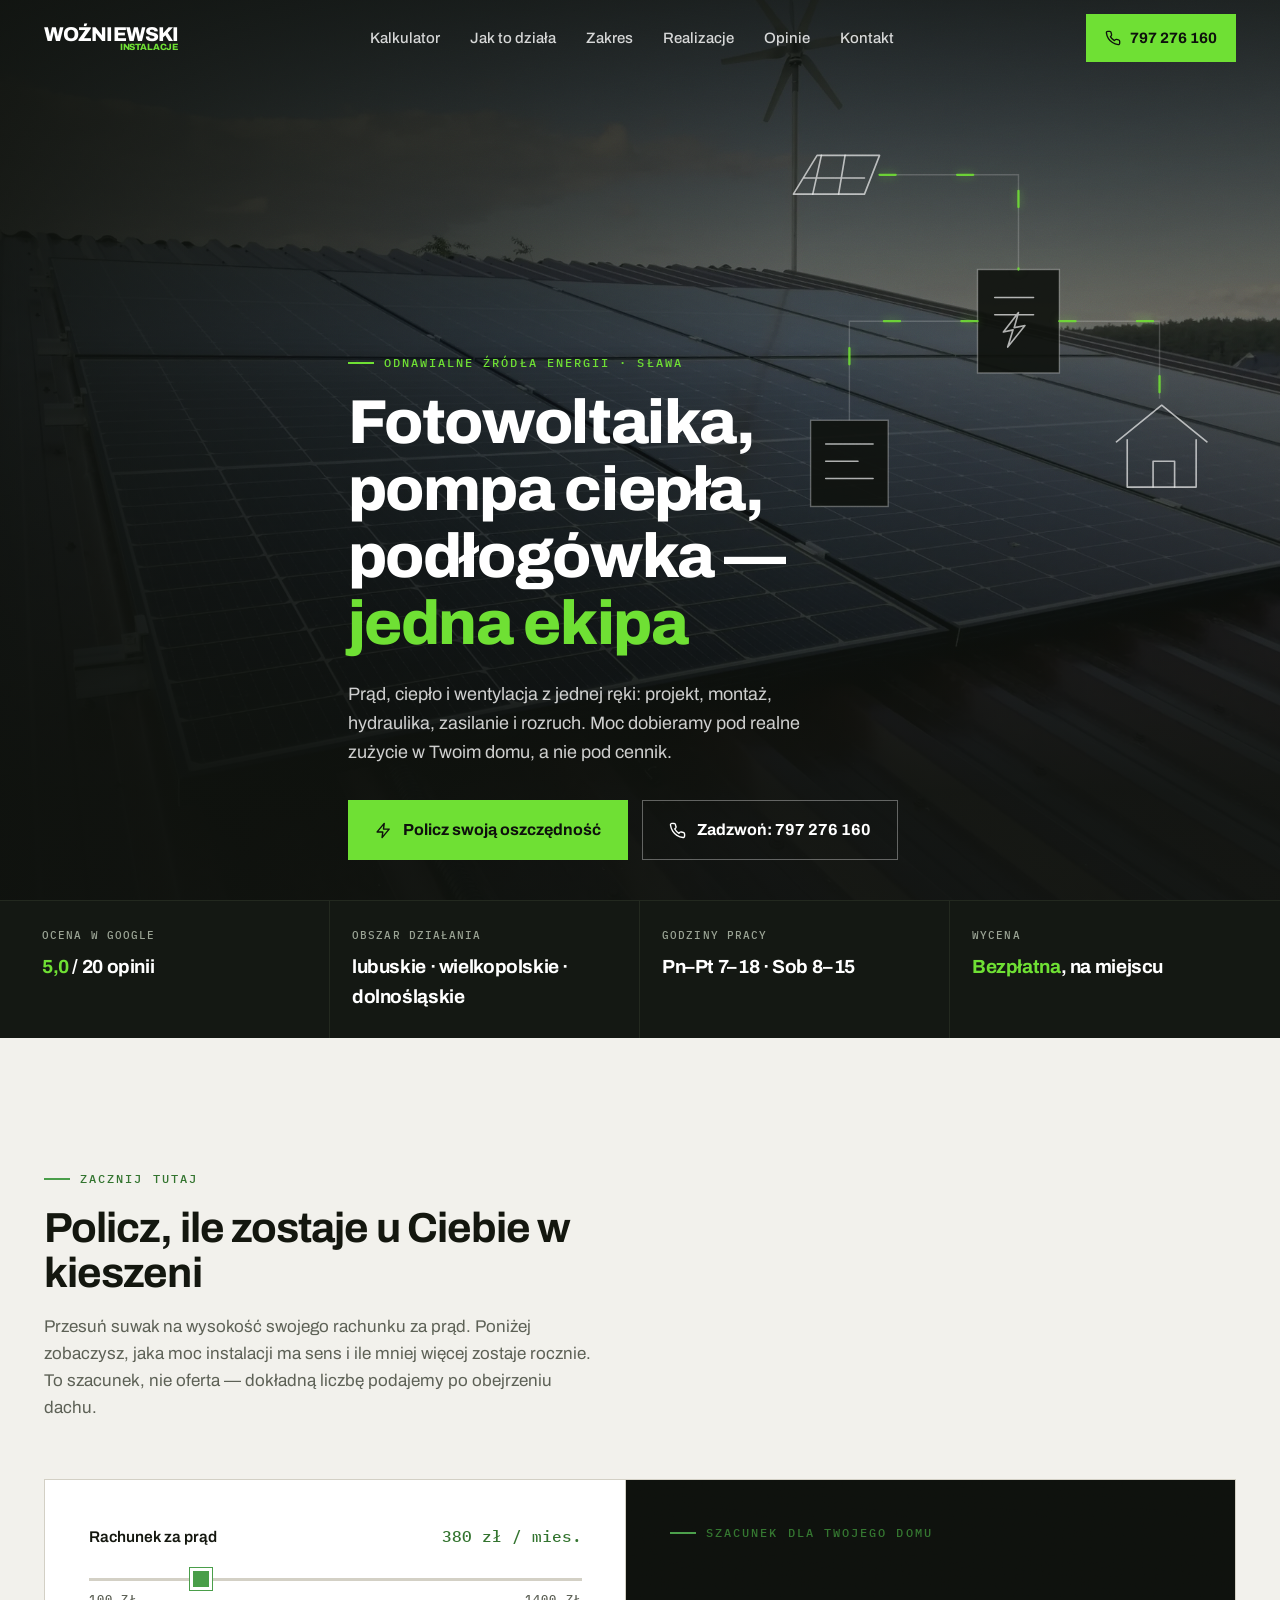
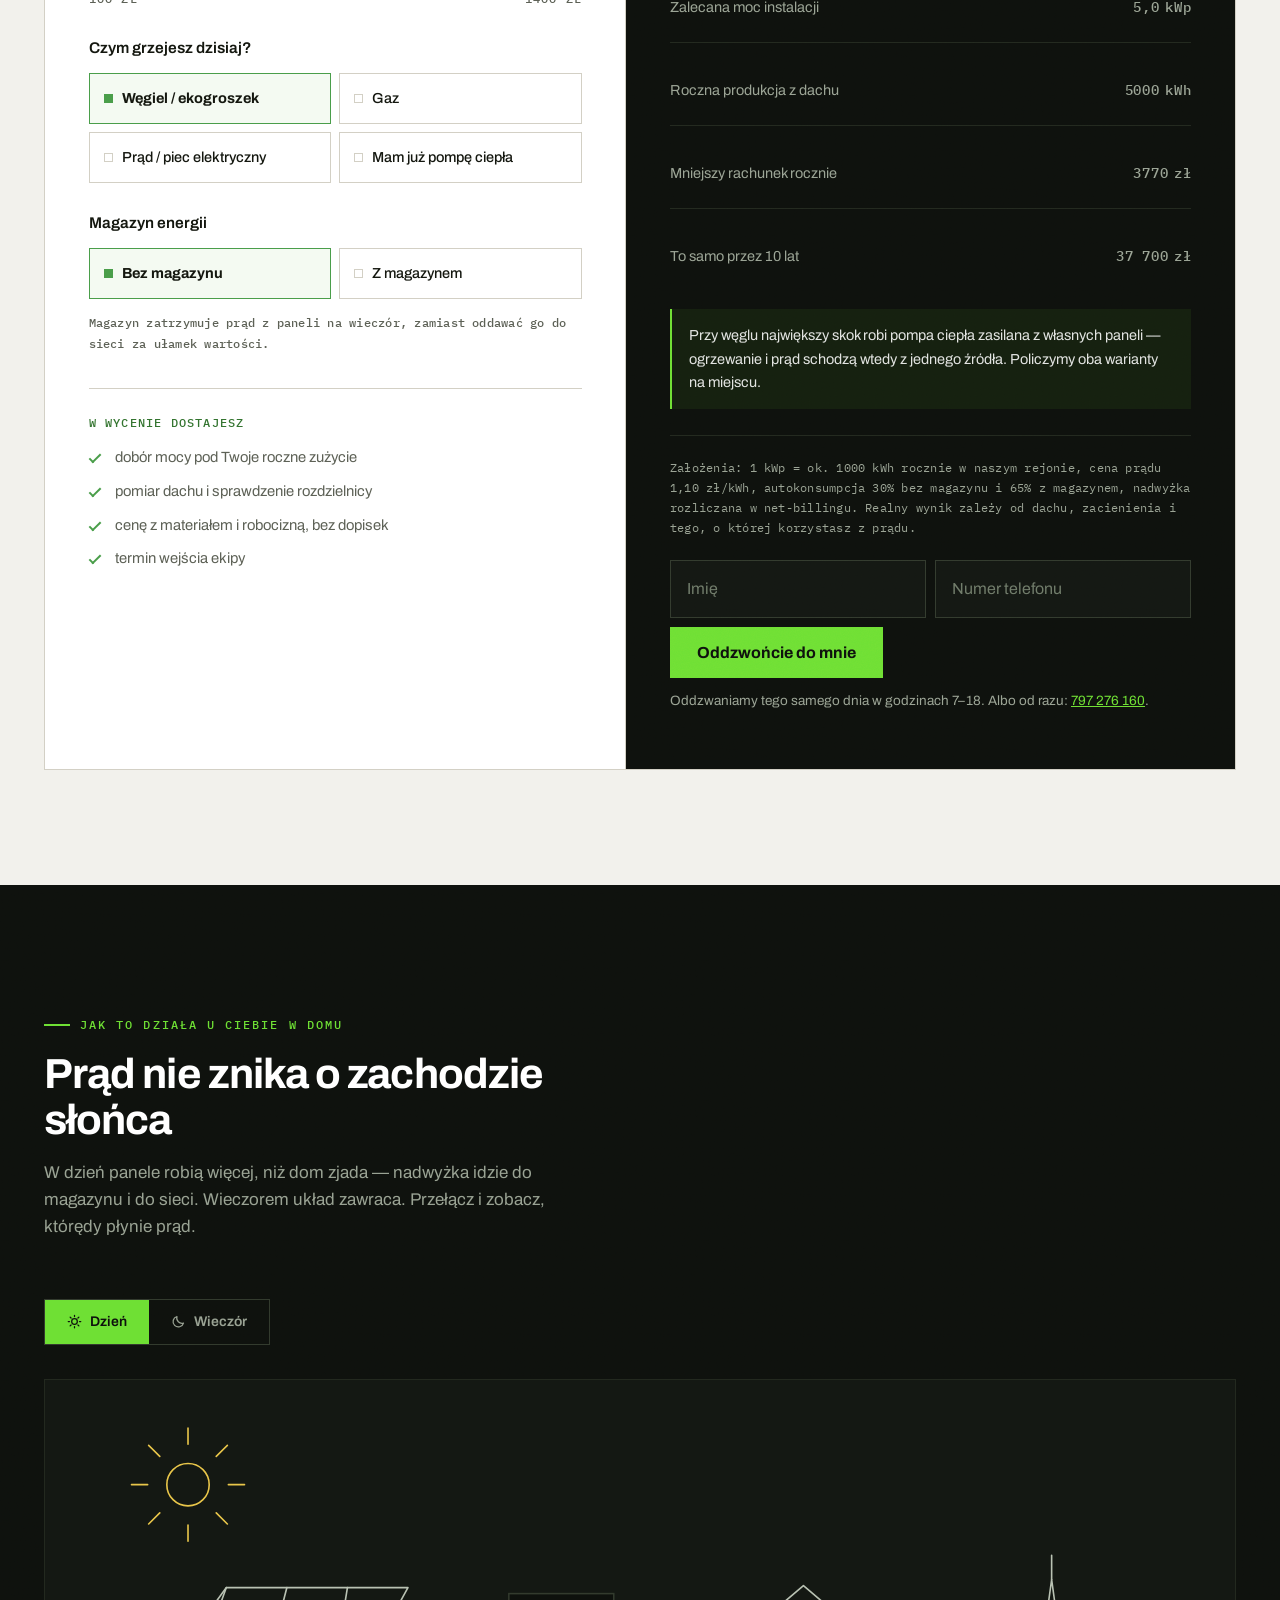
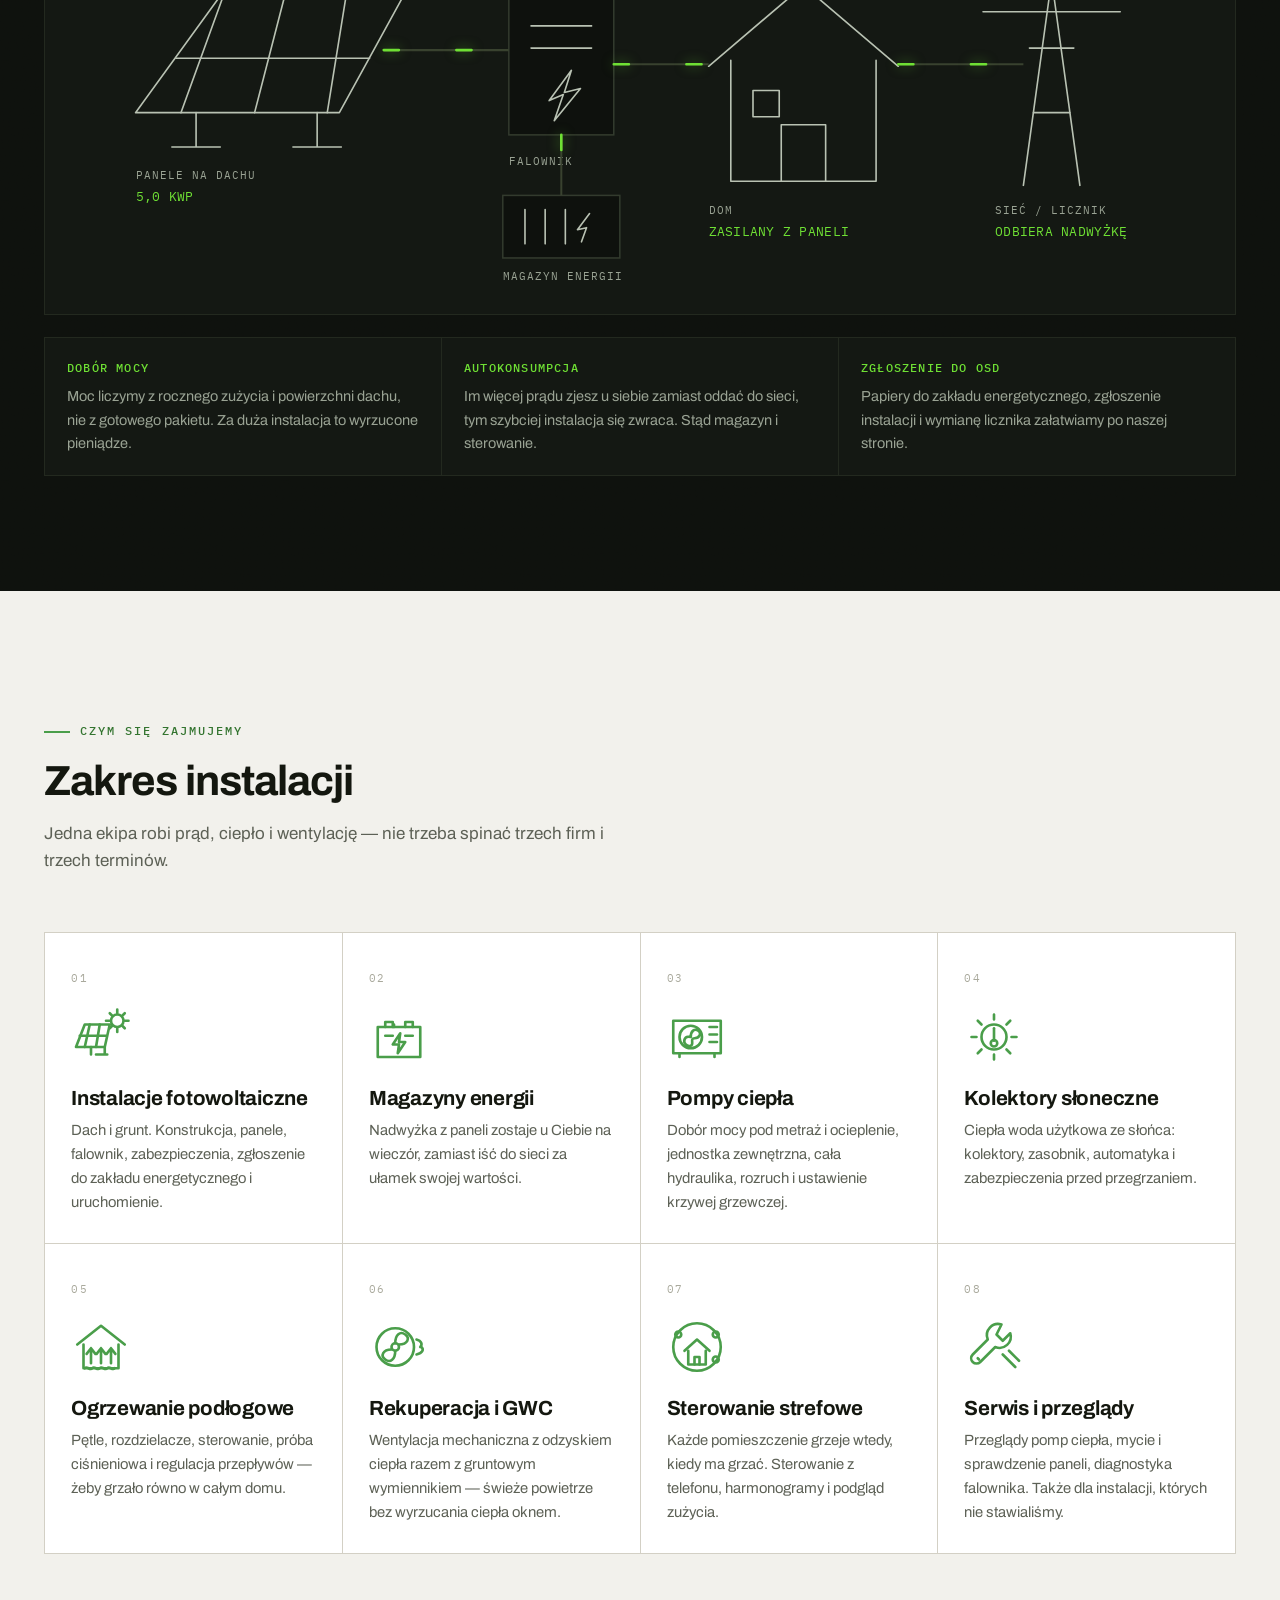
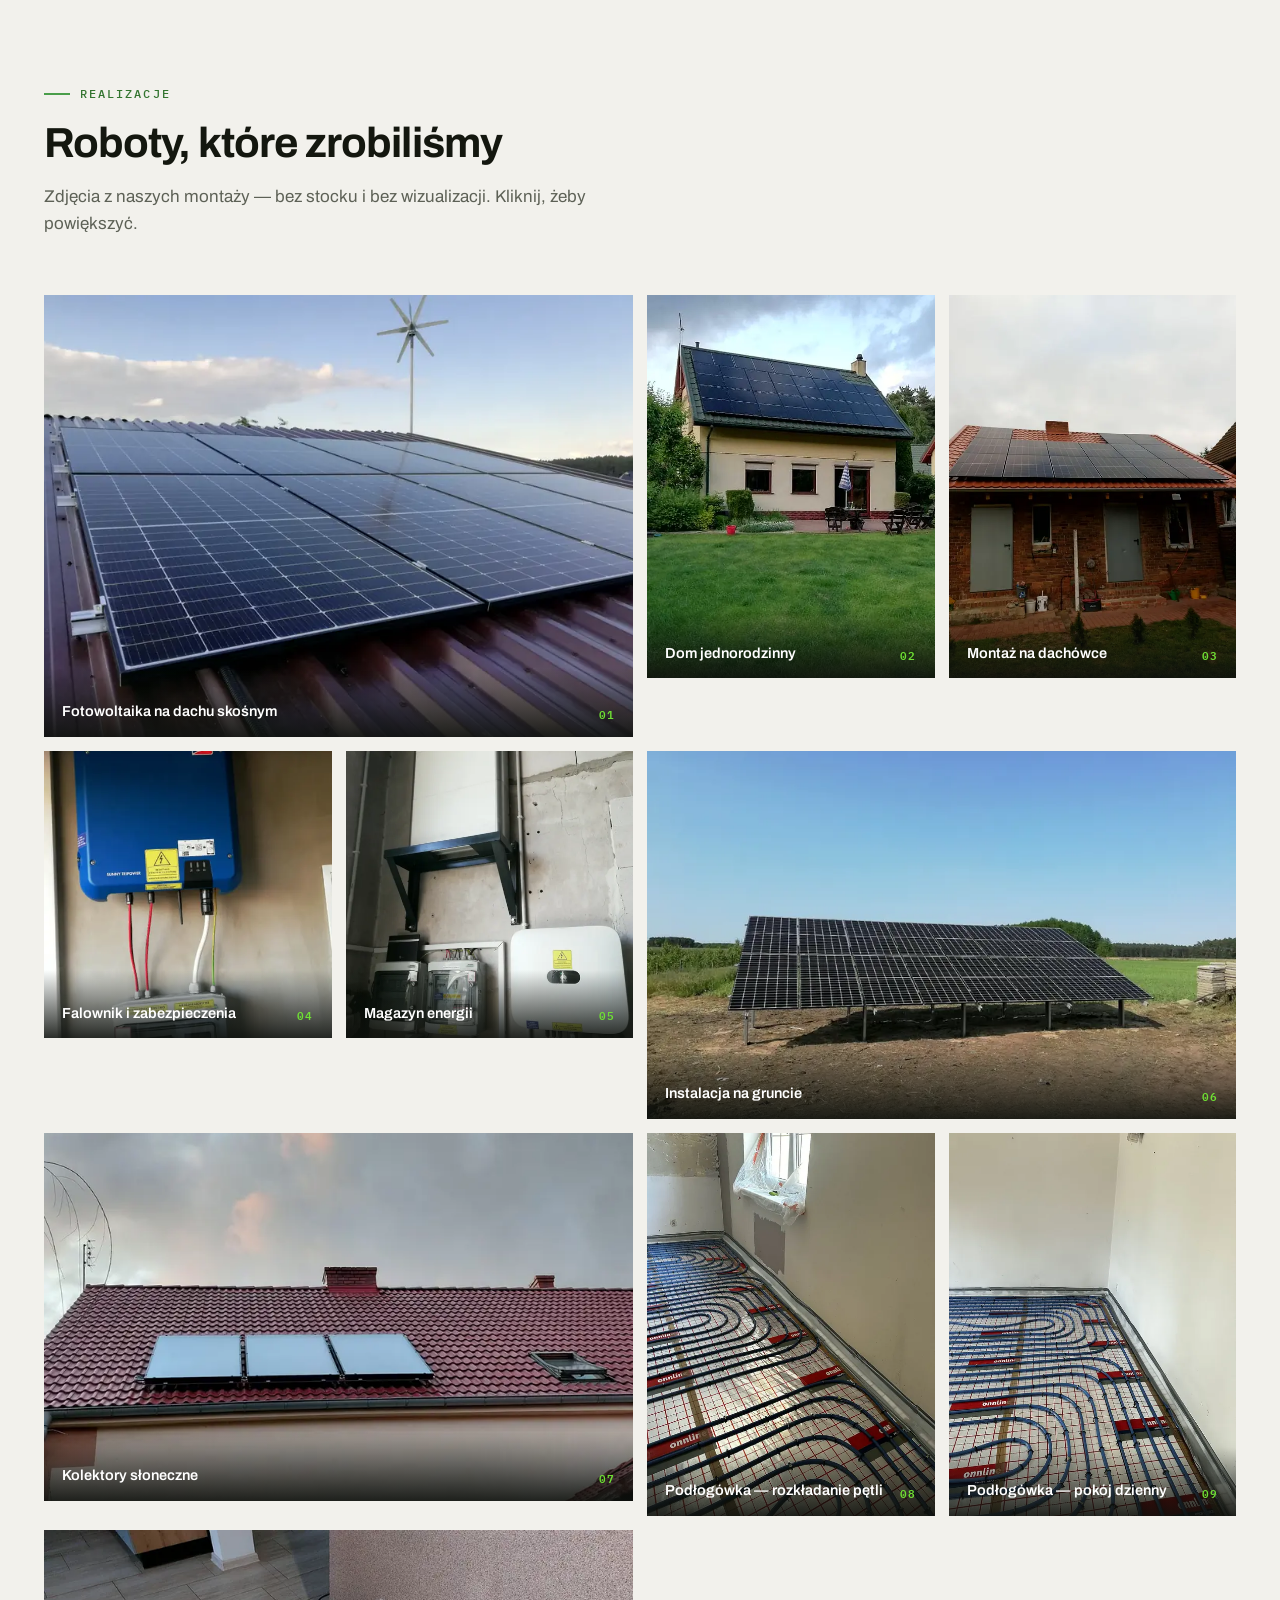
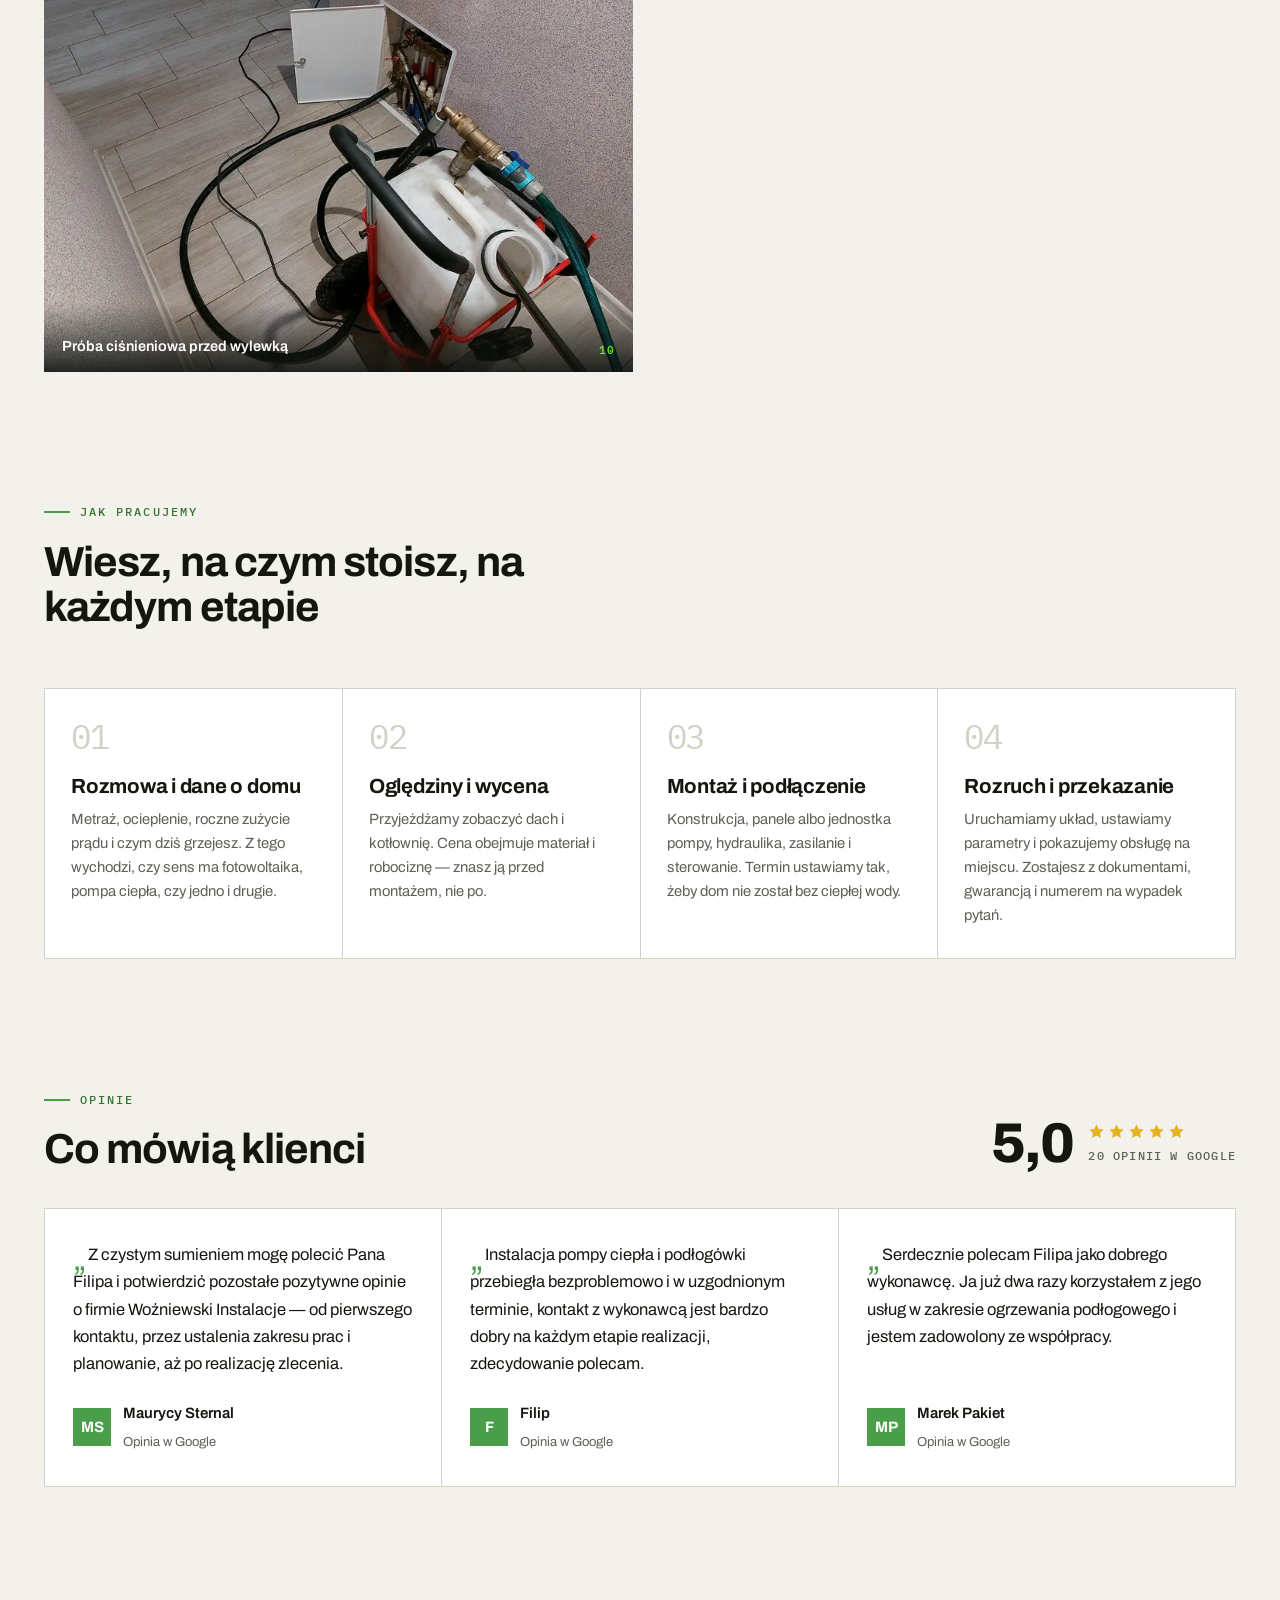
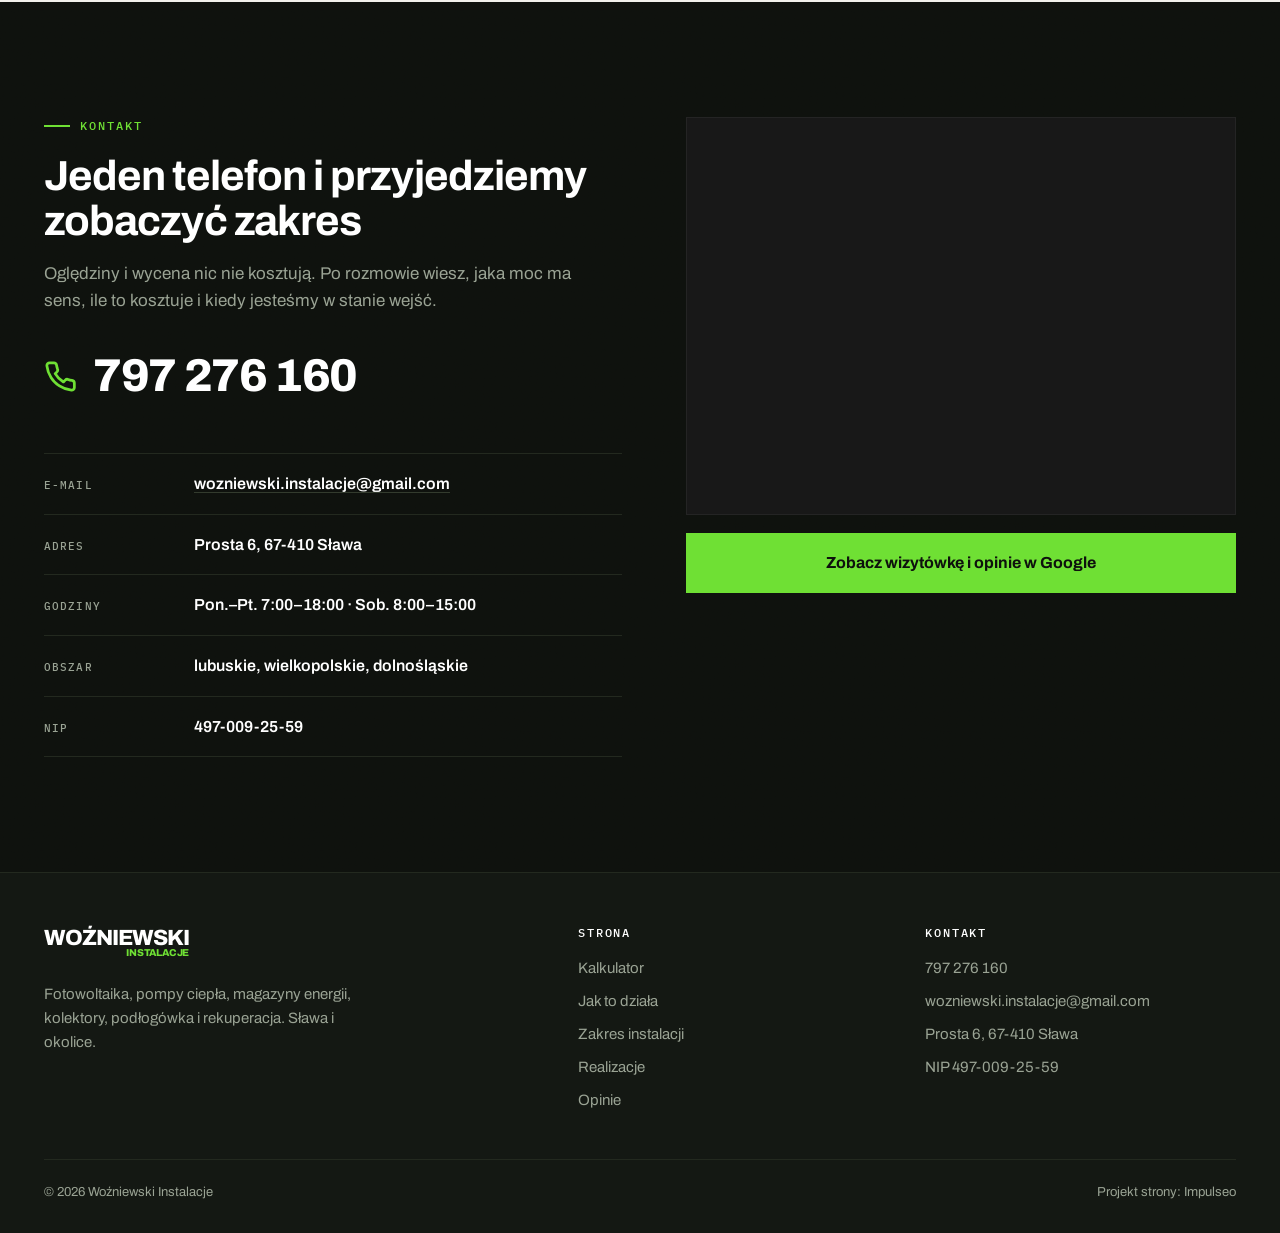
==== commit 0d094429: "Wyzsza mapa w kontakcie, czytelniejsza ikona podlogowki Co-Authored-By: Claude Opus 5 (1M context) <" ====
--- a/index.html
+++ b/index.html
@@ -19,7 +19,7 @@
 <link rel="preconnect" href="https://fonts.googleapis.com">
 <link rel="preconnect" href="https://fonts.gstatic.com" crossorigin>
 <link href="https://fonts.googleapis.com/css2?family=Archivo:wght@400;500;600;700;800&family=IBM+Plex+Mono:wght@400;500&display=swap" rel="stylesheet">
-<link rel="stylesheet" href="assets/styles.css">
+<link rel="stylesheet" href="assets/styles.css?v=8">
 
 <script type="application/ld+json">
 {
@@ -467,10 +467,10 @@
         <svg class="usluga__ikona rysuj" viewBox="0 0 48 48" aria-hidden="true">
           <path d="M5 22 24 7l19 15"/>
           <path d="M10 22v19h28V22"/>
-          <path d="M16 36V25M16 25l-2.5 3M16 25l2.5 3"/>
-          <path d="M24 36V25M24 25l-2.5 3M24 25l2.5 3"/>
-          <path d="M32 36V25M32 25l-2.5 3M32 25l2.5 3"/>
-          <path d="M11 40c2-2.2 4 2.2 6 0s4 2.2 6 0 4 2.2 6 0 4 2.2 6 0"/>
+          <path d="M16 37V25M16 25l-3.5 4.5M16 25l3.5 4.5"/>
+          <path d="M24 37V25M24 25l-3.5 4.5M24 25l3.5 4.5"/>
+          <path d="M32 37V25M32 25l-3.5 4.5M32 25l3.5 4.5"/>
+          <path d="M11 41c2-2.4 4 2.4 6 0s4 2.4 6 0 4 2.4 6 0 4 2.4 6 0"/>
         </svg>
         <h3>Ogrzewanie podłogowe</h3>
         <p>Pętle, rozdzielacze, sterowanie, próba ciśnieniowa i regulacja przepływów — żeby grzało równo w całym domu.</p>
@@ -768,6 +768,6 @@
   <span class="lupa__podpis mono" id="lupa-podpis"></span>
 </div>
 
-<script src="assets/app.js"></script>
+<script src="assets/app.js?v=8"></script>
 </body>
 </html>
--- a/assets/styles.css
+++ b/assets/styles.css
@@ -516,7 +516,7 @@
 
 .mapa{ border:1px solid var(--stal); filter:grayscale(1) contrast(.92) brightness(.78); transition:filter .4s; }
 .mapa:hover{ filter:grayscale(.1) contrast(1) brightness(.95); }
-.mapa iframe{ display:block; width:100%; height:340px; border:0; }
+.mapa iframe{ display:block; width:100%; height:clamp(320px,44vh,470px); border:0; background:var(--grafit-2); }
 
 /* ---------- stopka ---------- */
 .stopka{ background:var(--grafit-2); border-top:1px solid var(--stal); padding:54px 0 30px; color:var(--mgla); }
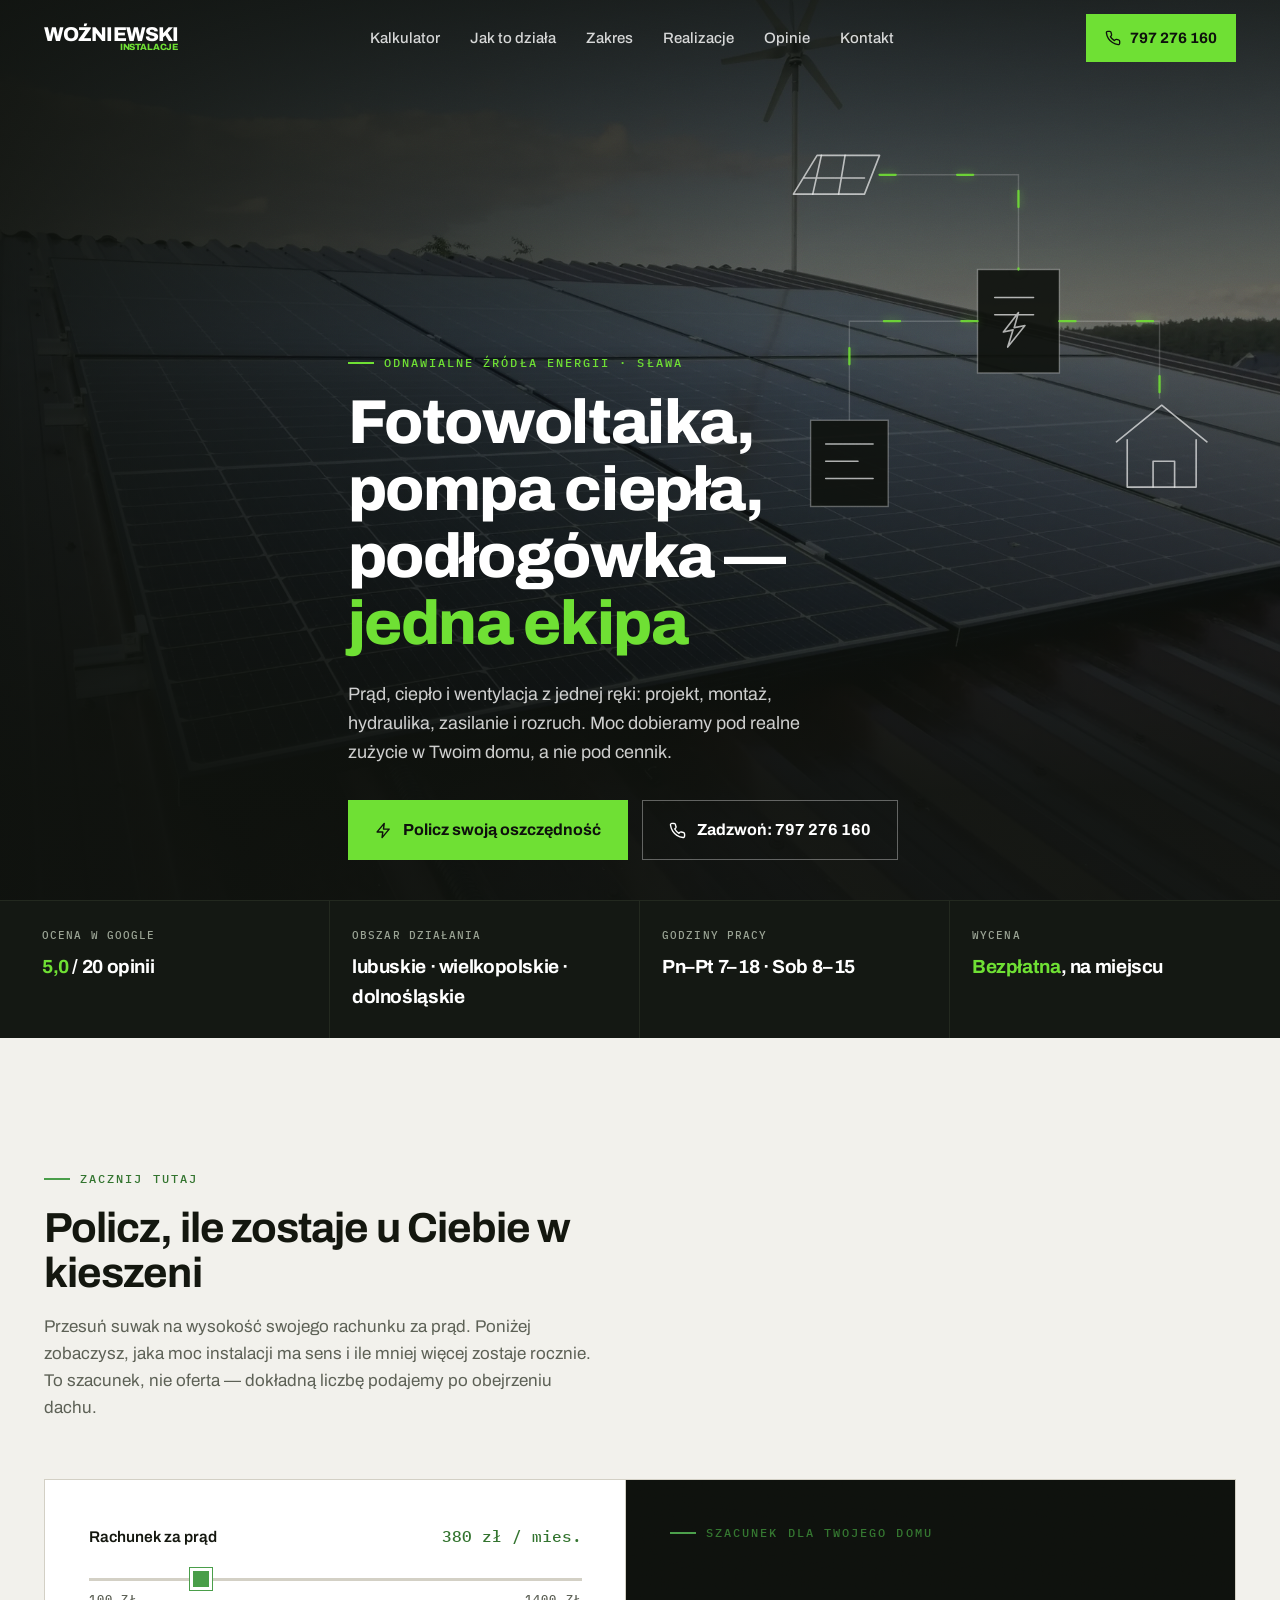
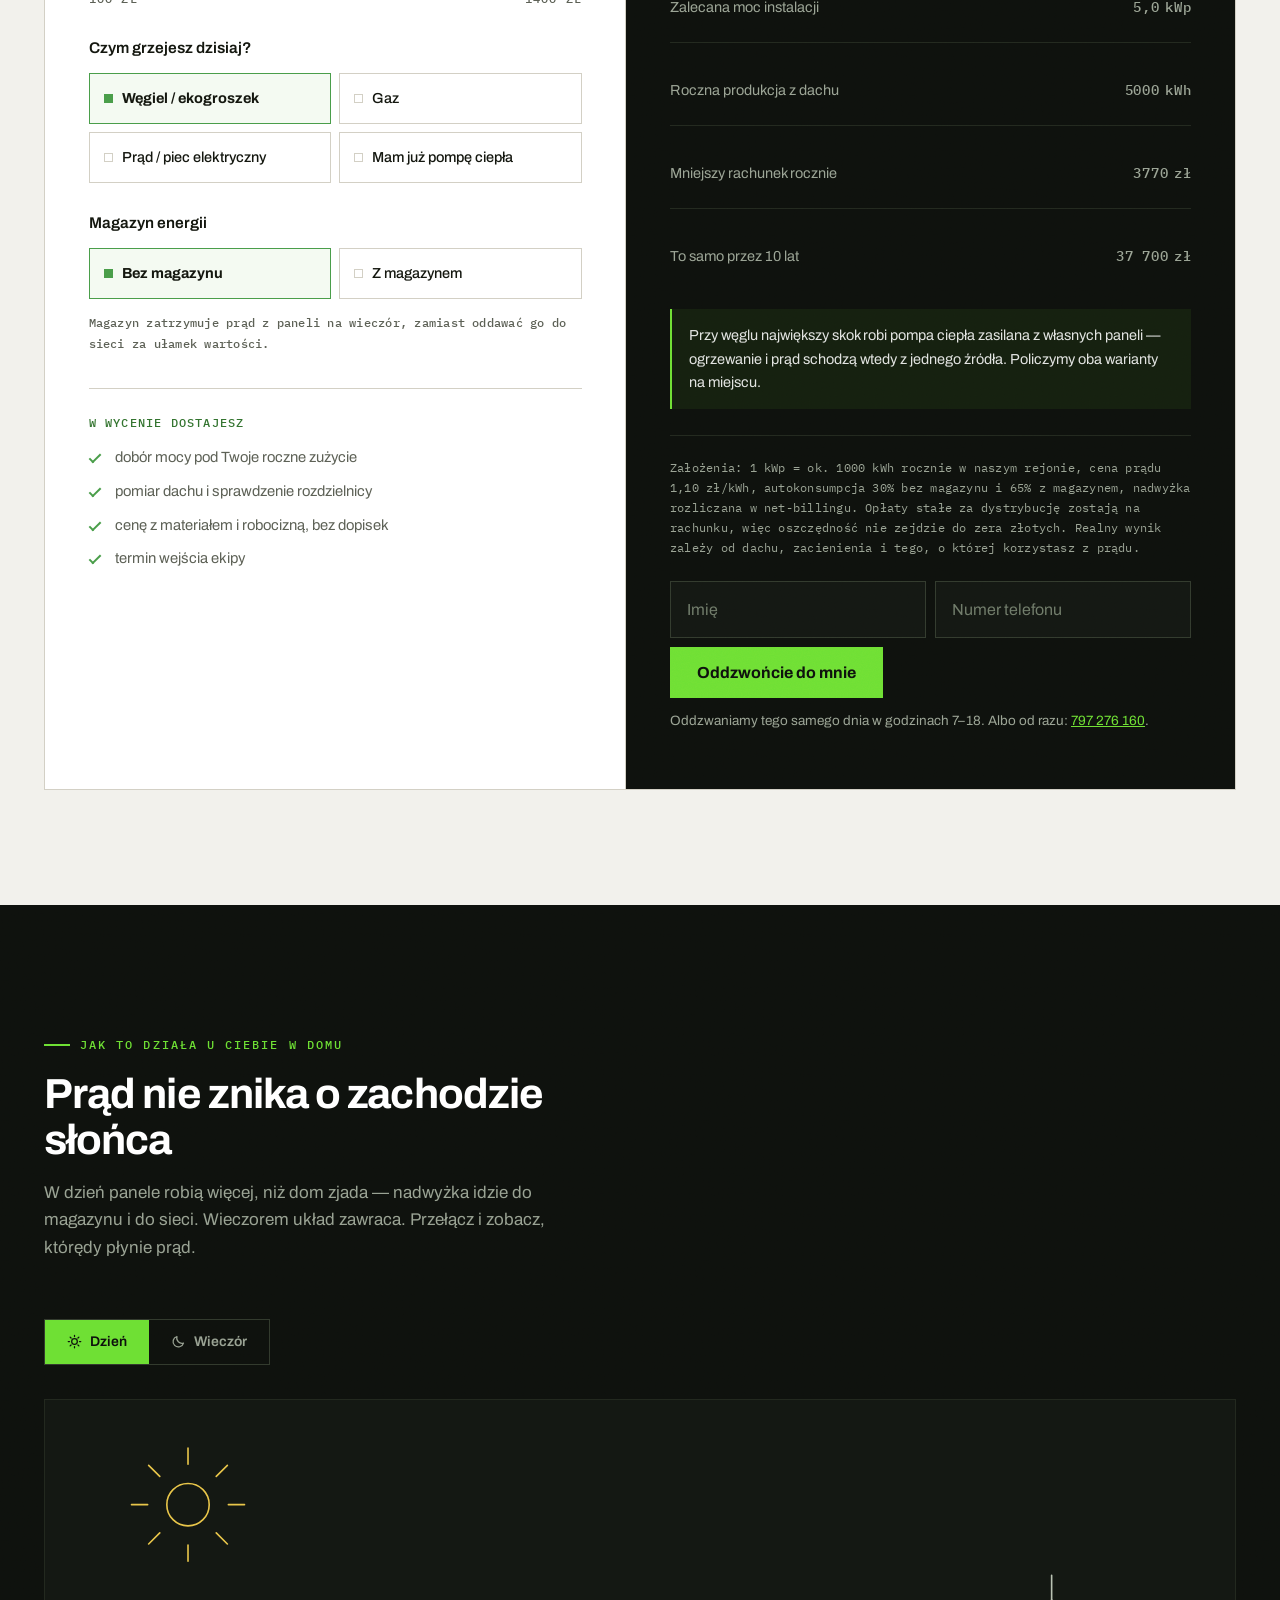
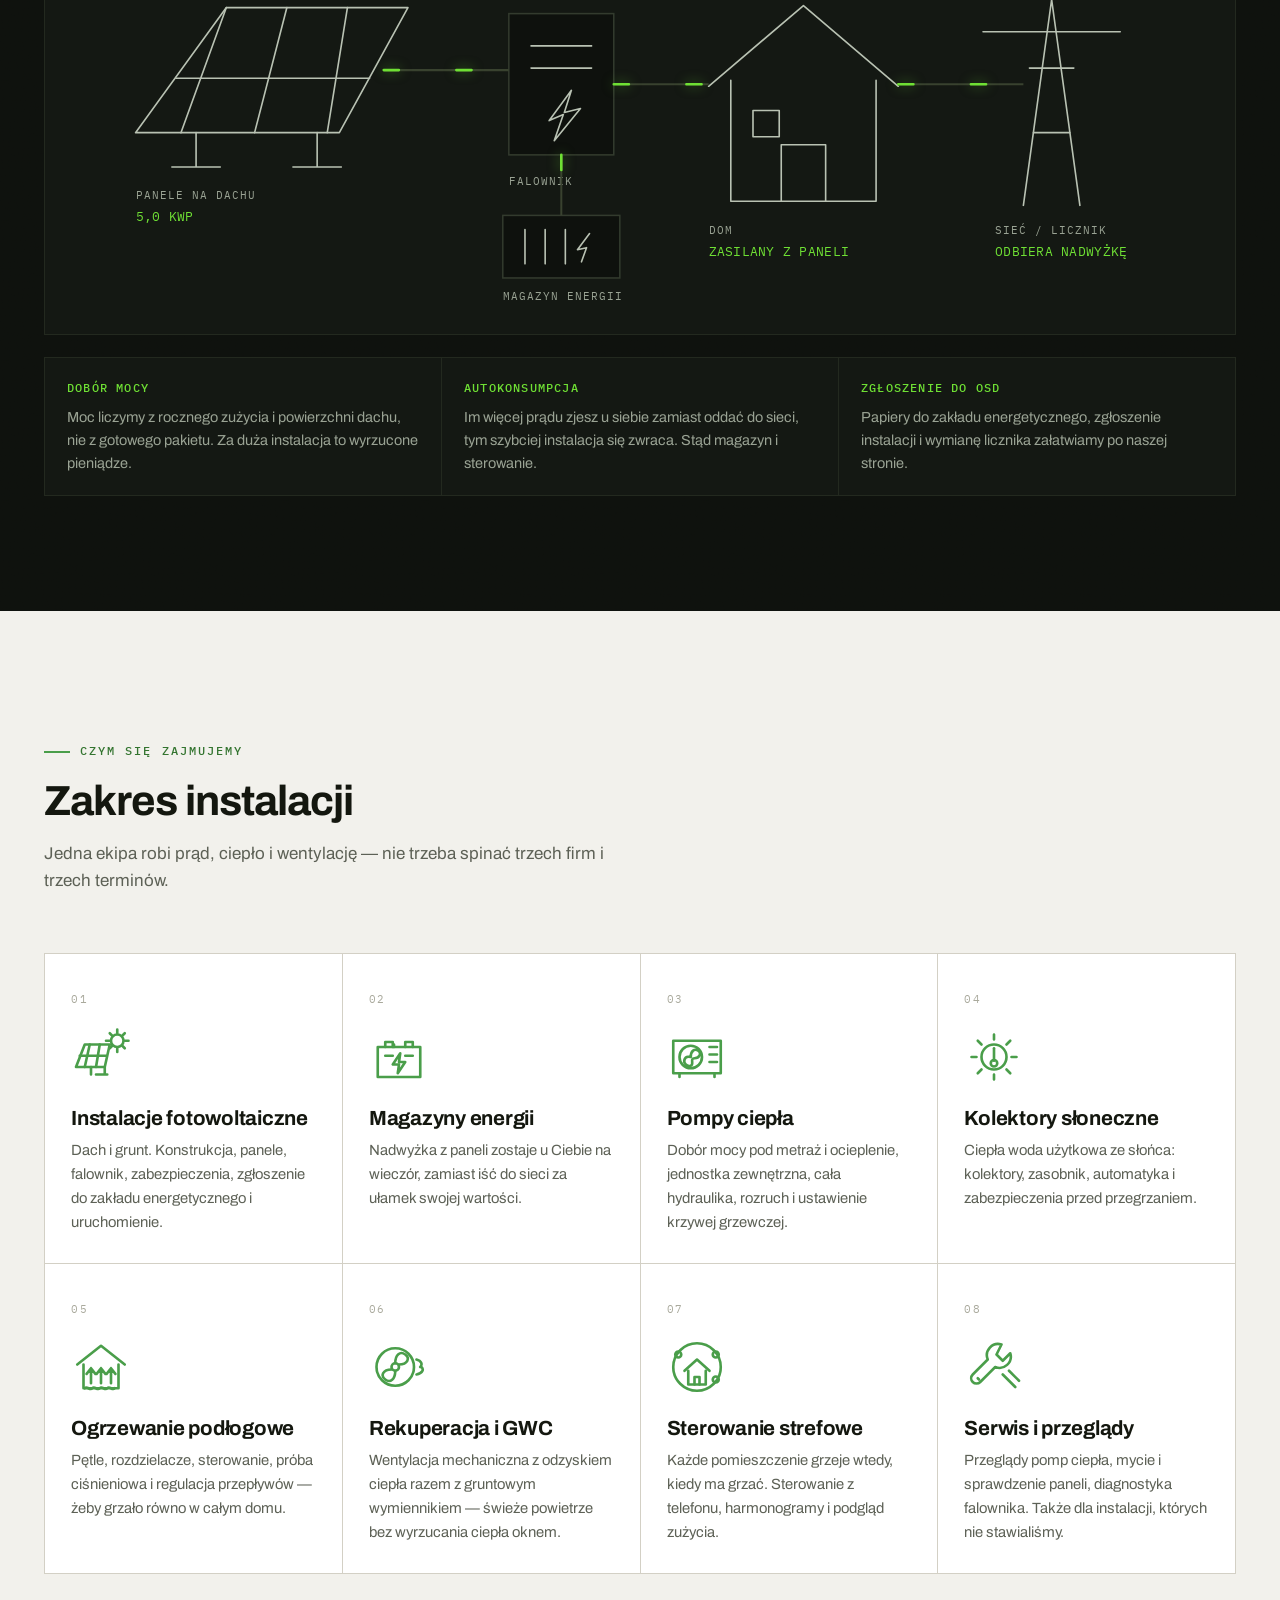
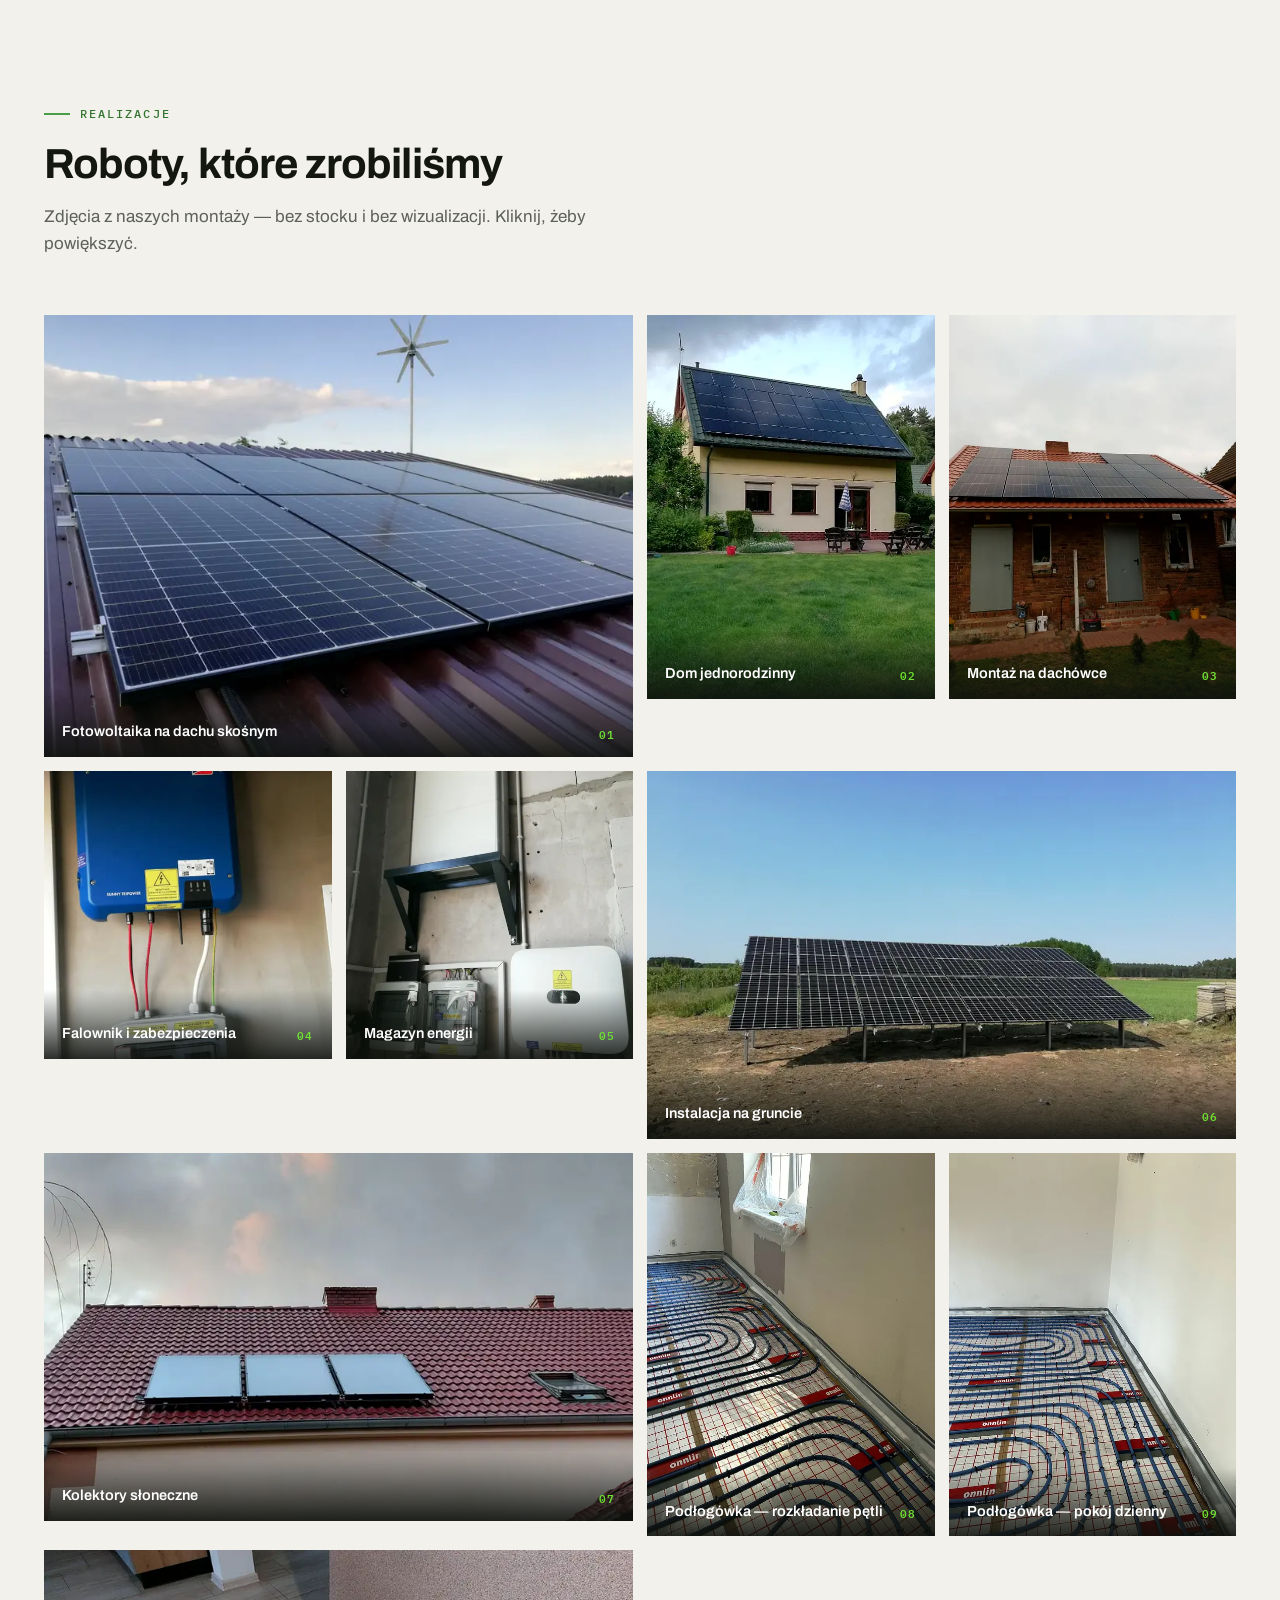
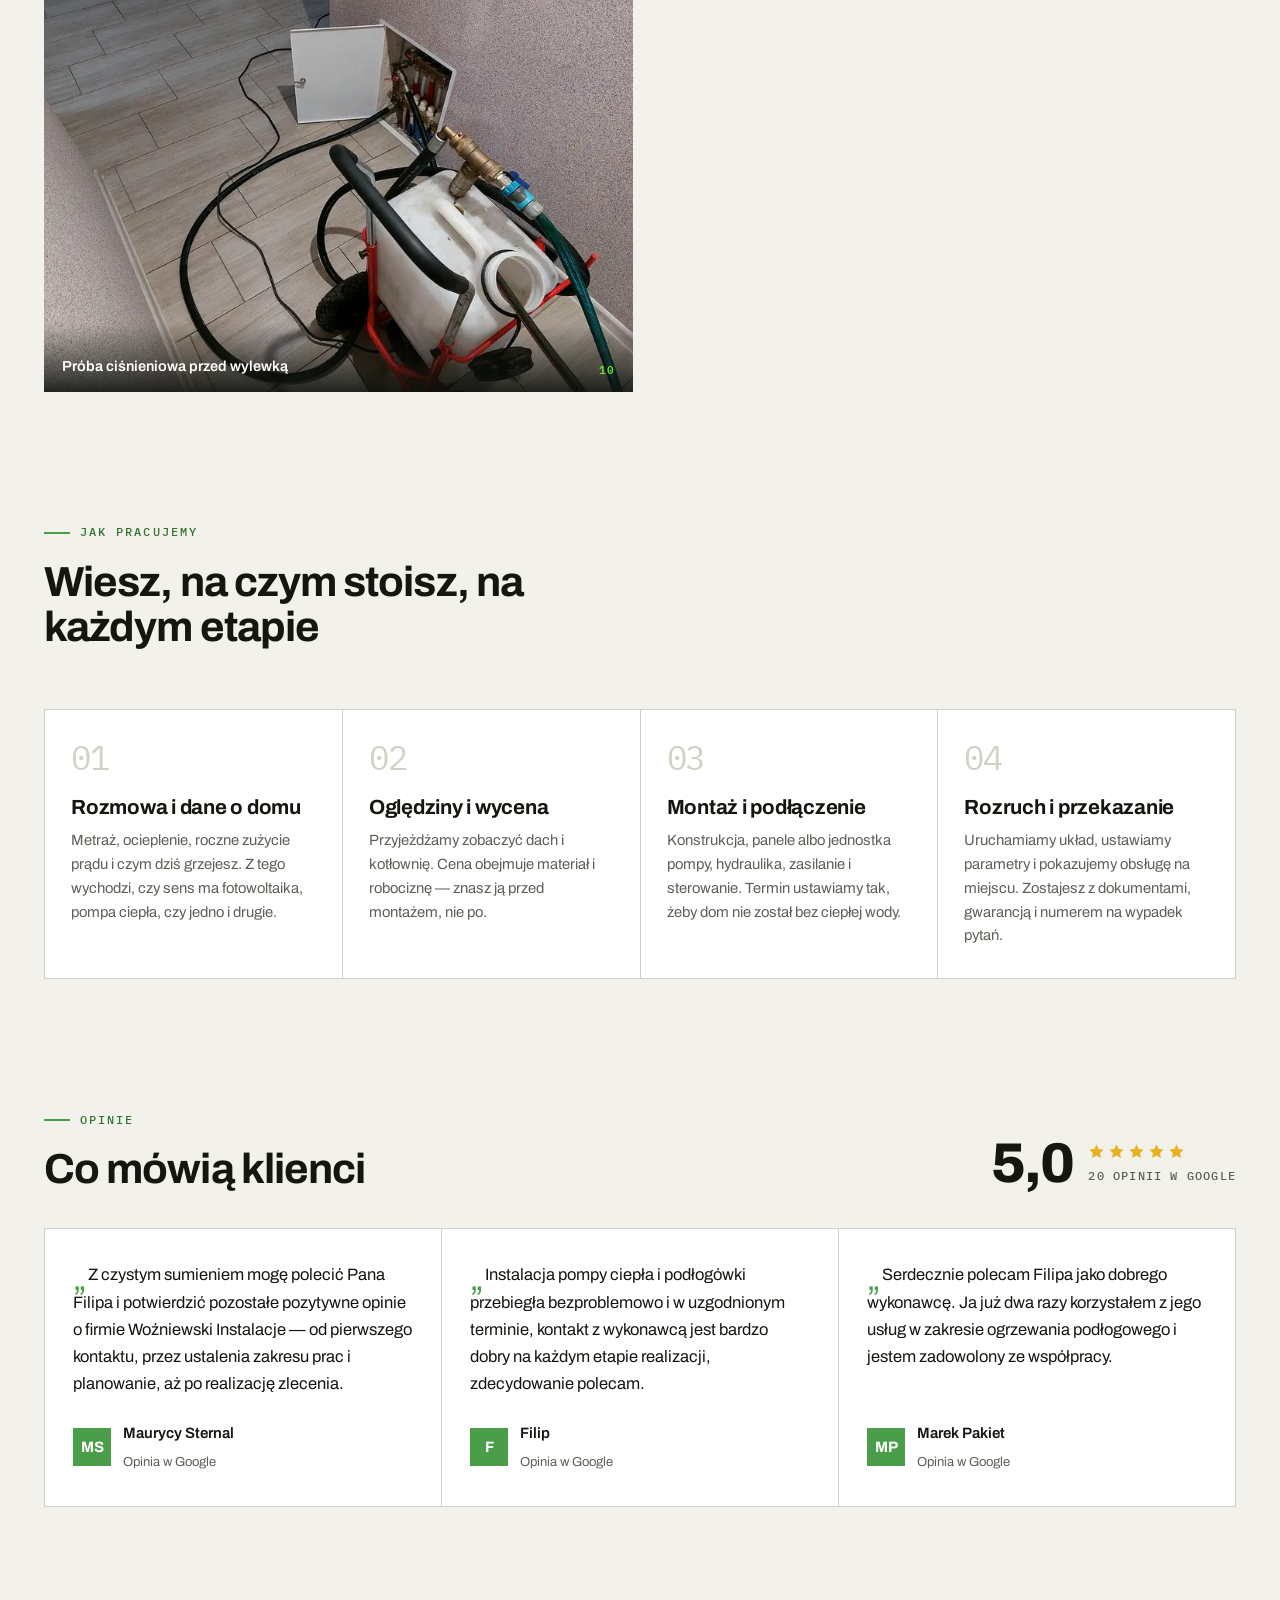
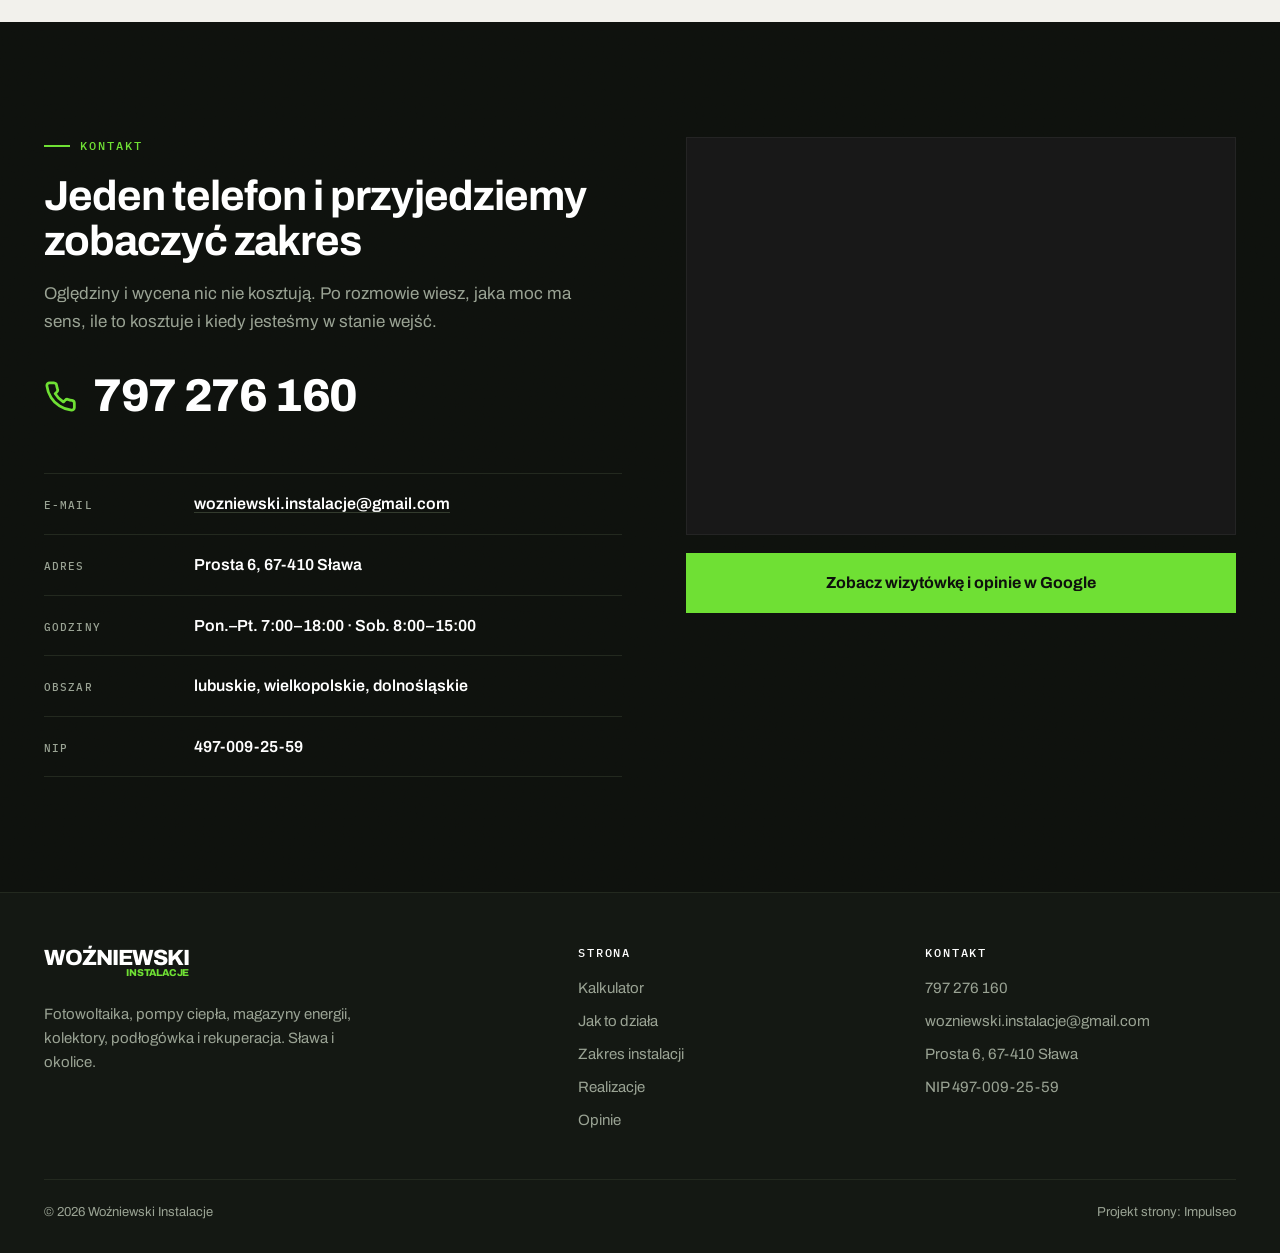
==== commit 5c3a313a: "Kalkulator: oszczednosc nie moze przekroczyc 85% rachunku - oplaty stale zostaja Co-Authored-By: Cla" ====
--- a/index.html
+++ b/index.html
@@ -19,7 +19,7 @@
 <link rel="preconnect" href="https://fonts.googleapis.com">
 <link rel="preconnect" href="https://fonts.gstatic.com" crossorigin>
 <link href="https://fonts.googleapis.com/css2?family=Archivo:wght@400;500;600;700;800&family=IBM+Plex+Mono:wght@400;500&display=swap" rel="stylesheet">
-<link rel="stylesheet" href="assets/styles.css?v=8">
+<link rel="stylesheet" href="assets/styles.css?v=10">
 
 <script type="application/ld+json">
 {
@@ -273,7 +273,7 @@
           <p class="zastrzezenie" style="margin:0 0 4px">
             Założenia: 1 kWp = ok. 1000 kWh rocznie w naszym rejonie, cena prądu 1,10 zł/kWh,
             autokonsumpcja 30% bez magazynu i 65% z magazynem, nadwyżka rozliczana w net-billingu.
-            Realny wynik zależy od dachu, zacienienia i tego, o której korzystasz z prądu.
+            Opłaty stałe za dystrybucję zostają na rachunku, więc oszczędność nie zejdzie do zera złotych. Realny wynik zależy od dachu, zacienienia i tego, o której korzystasz z prądu.
           </p>
 
           <form class="oddzwon" id="oddzwon">
@@ -768,6 +768,6 @@
   <span class="lupa__podpis mono" id="lupa-podpis"></span>
 </div>
 
-<script src="assets/app.js?v=8"></script>
+<script src="assets/app.js?v=10"></script>
 </body>
 </html>
--- a/assets/styles.css
+++ b/assets/styles.css
@@ -593,6 +593,12 @@
   .stopka__rzad{ grid-template-columns:1fr; gap:28px; }
   .hero{ min-height:auto; padding-top:120px; }
   .hero__tresc{ padding-bottom:64px; }
+
+  /* adres e-mail nie mieści się obok etykiety na wąskim ekranie */
+  .dane li{ flex-direction:column; gap:6px; align-items:flex-start; }
+  .dane .mono{ flex:none; }
+  .dane b{ font-size:15px; word-break:break-word; }
+  .pasek__poz b{ font-size:16px; }
 }
 
 @media (max-width:520px){
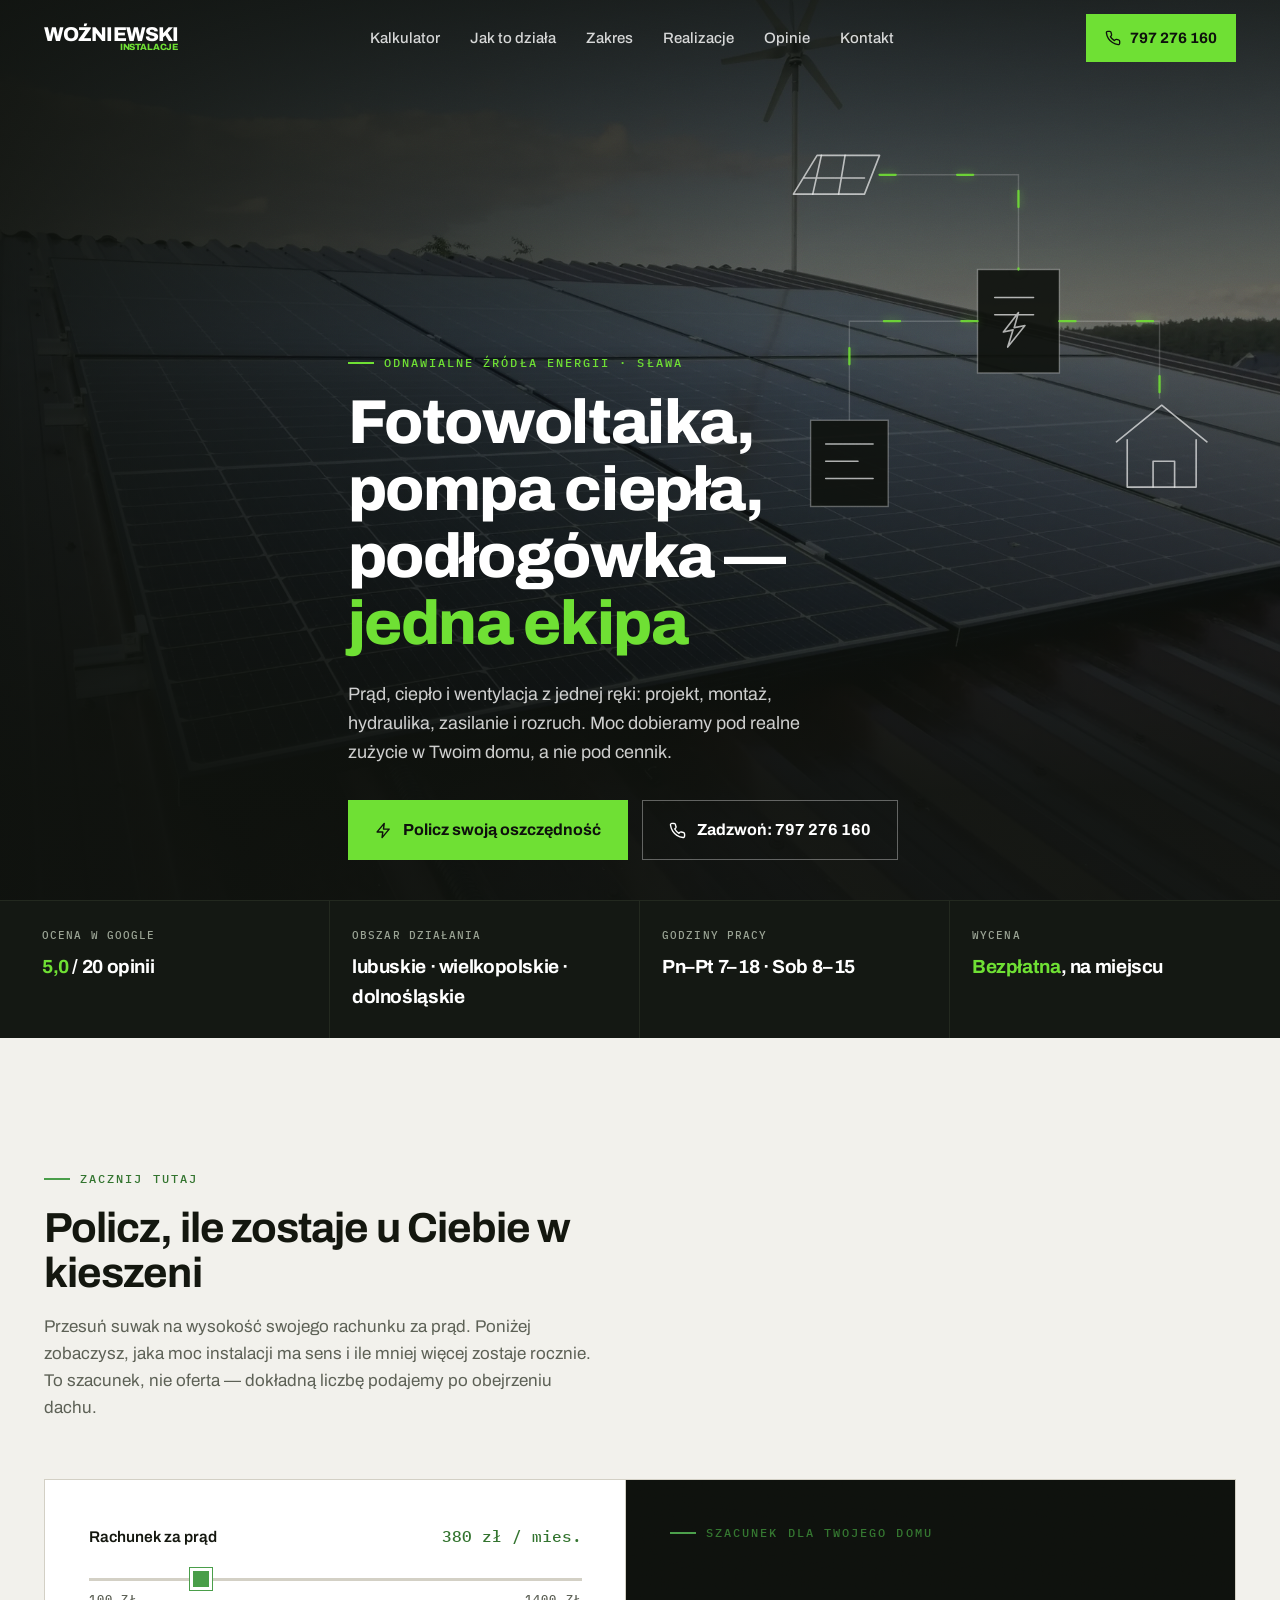
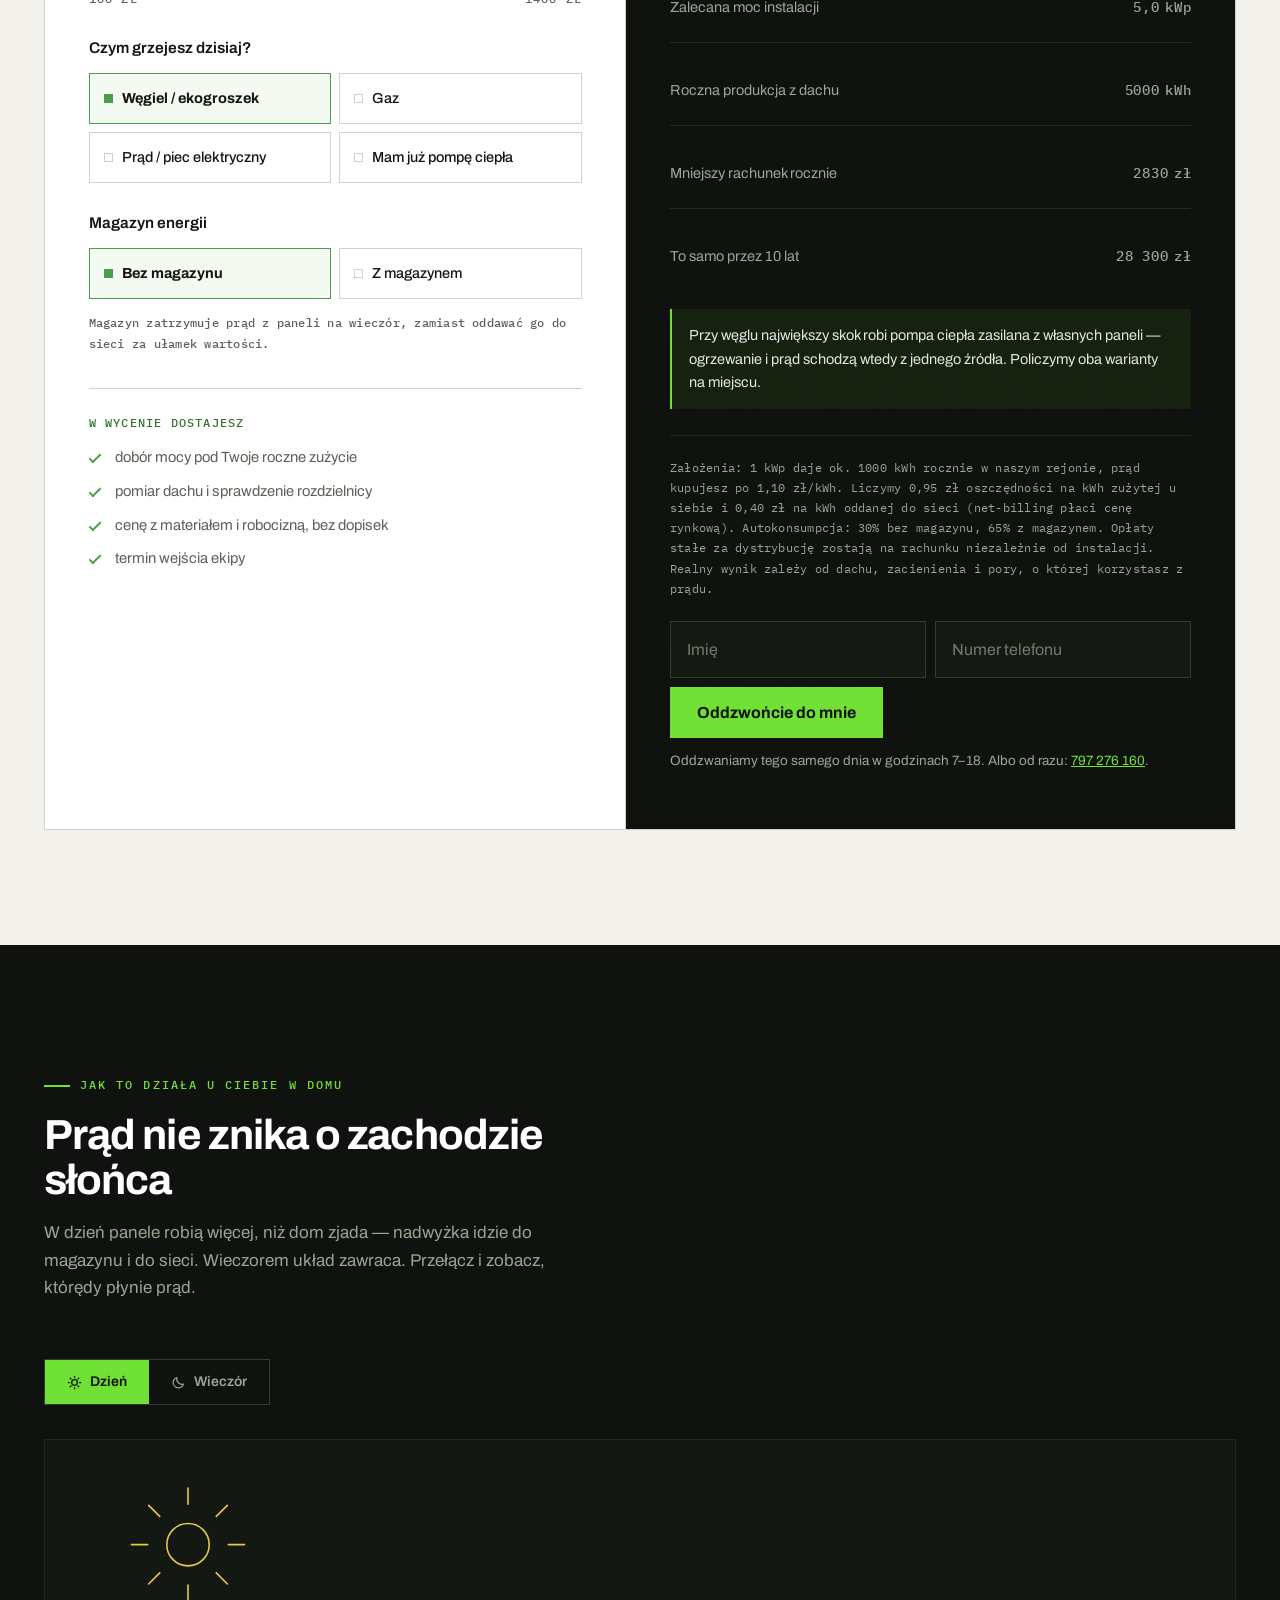
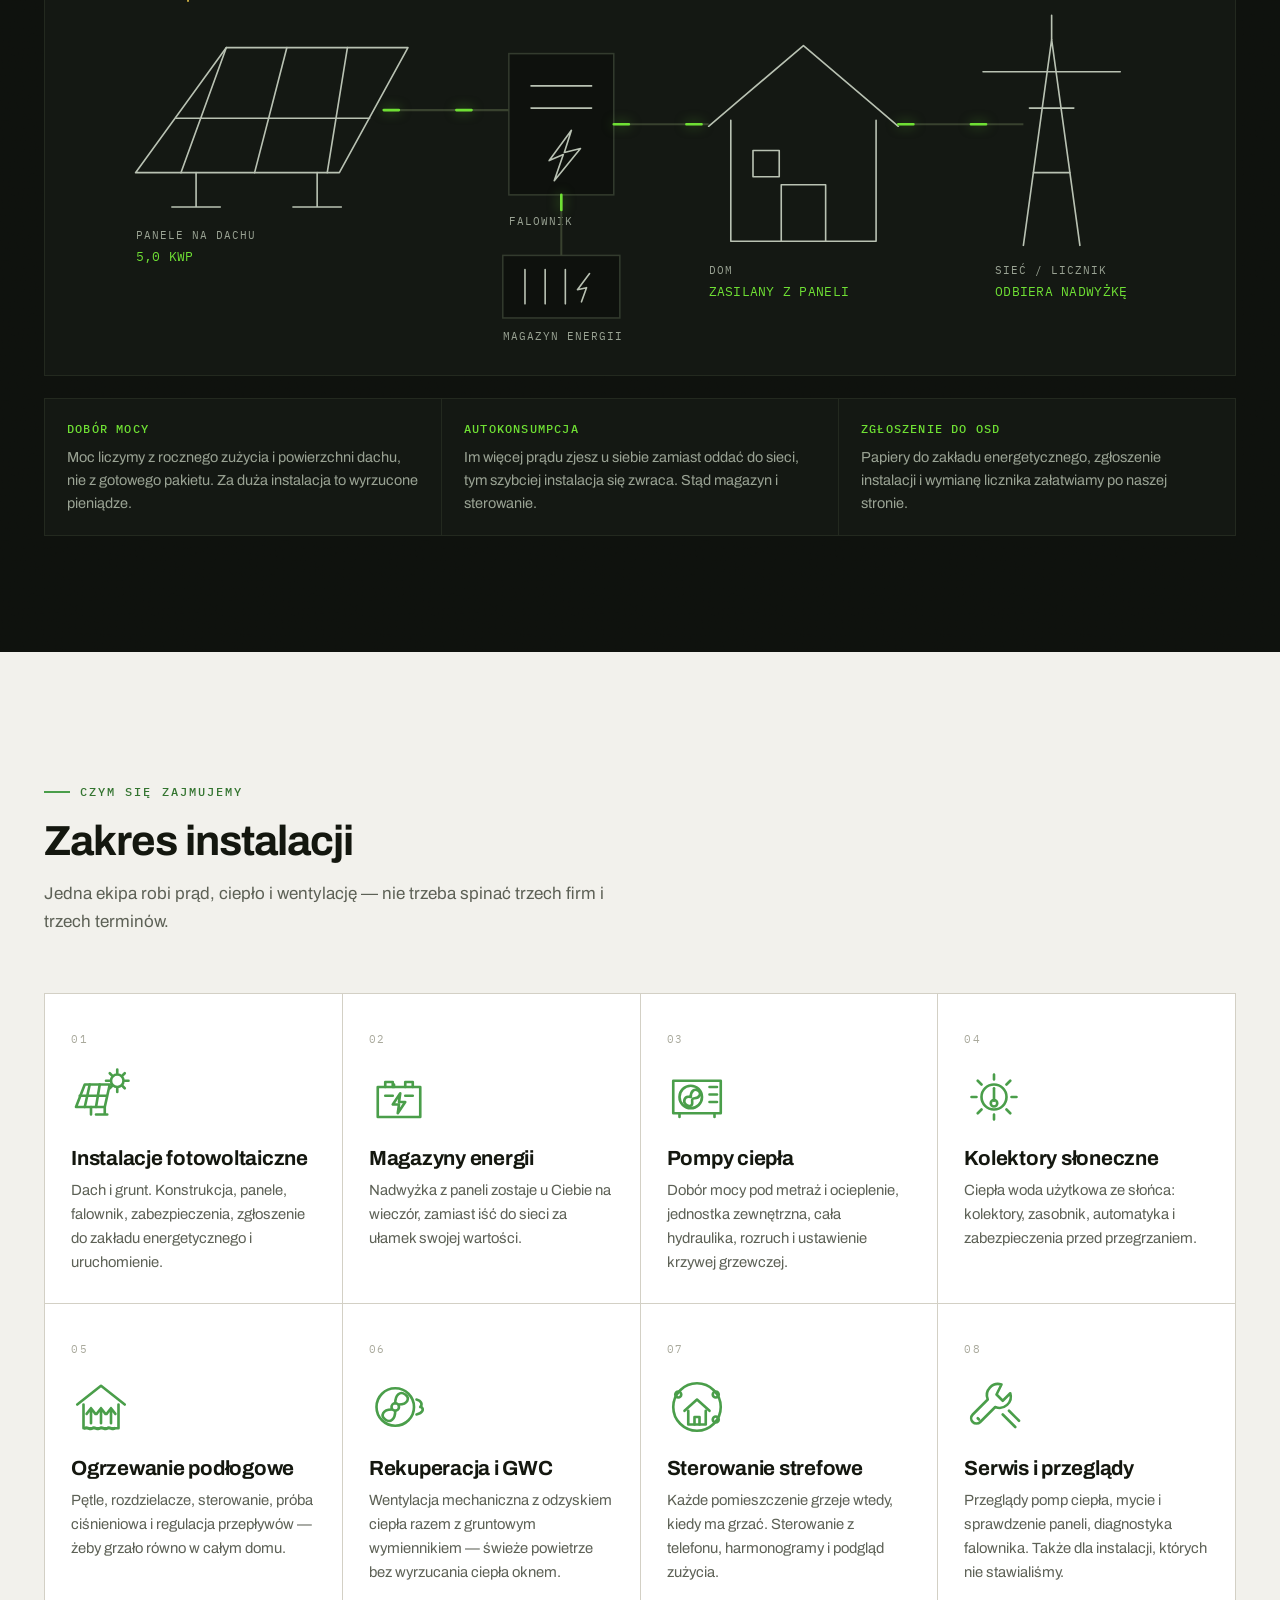
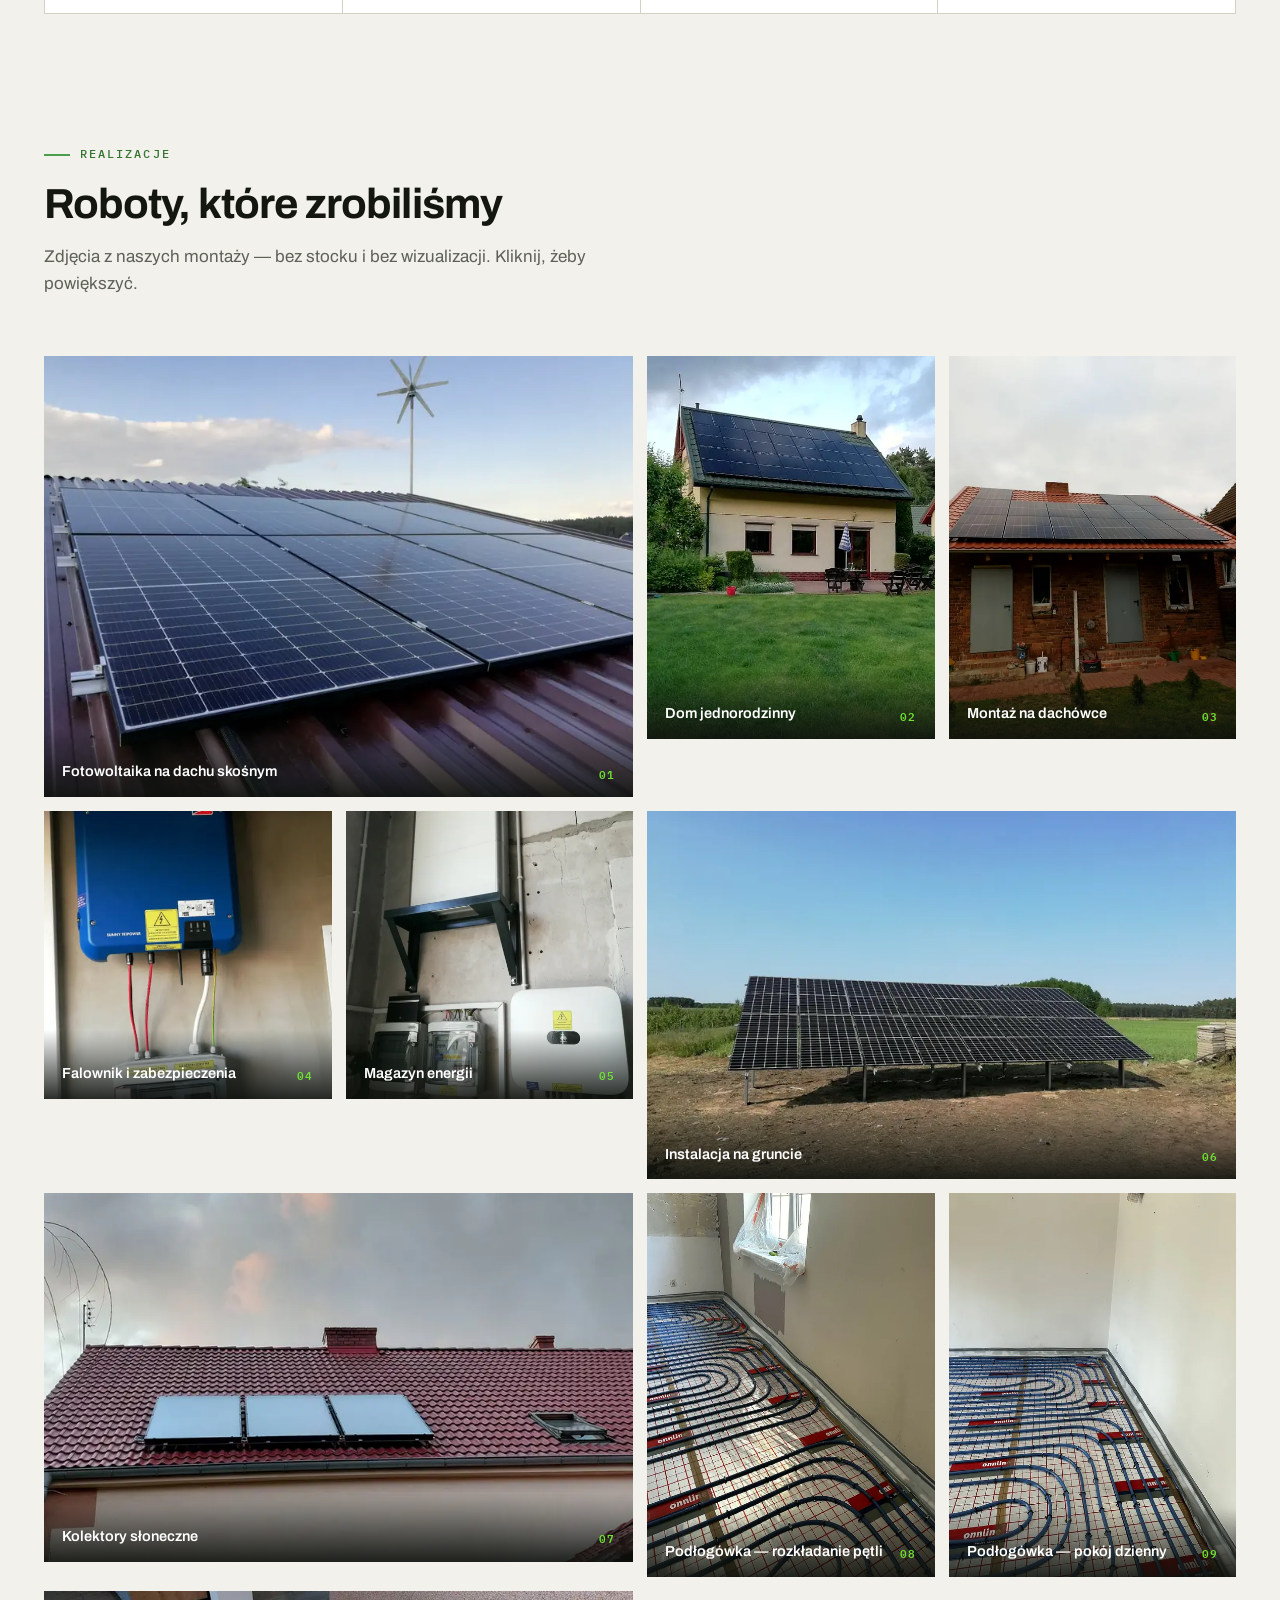
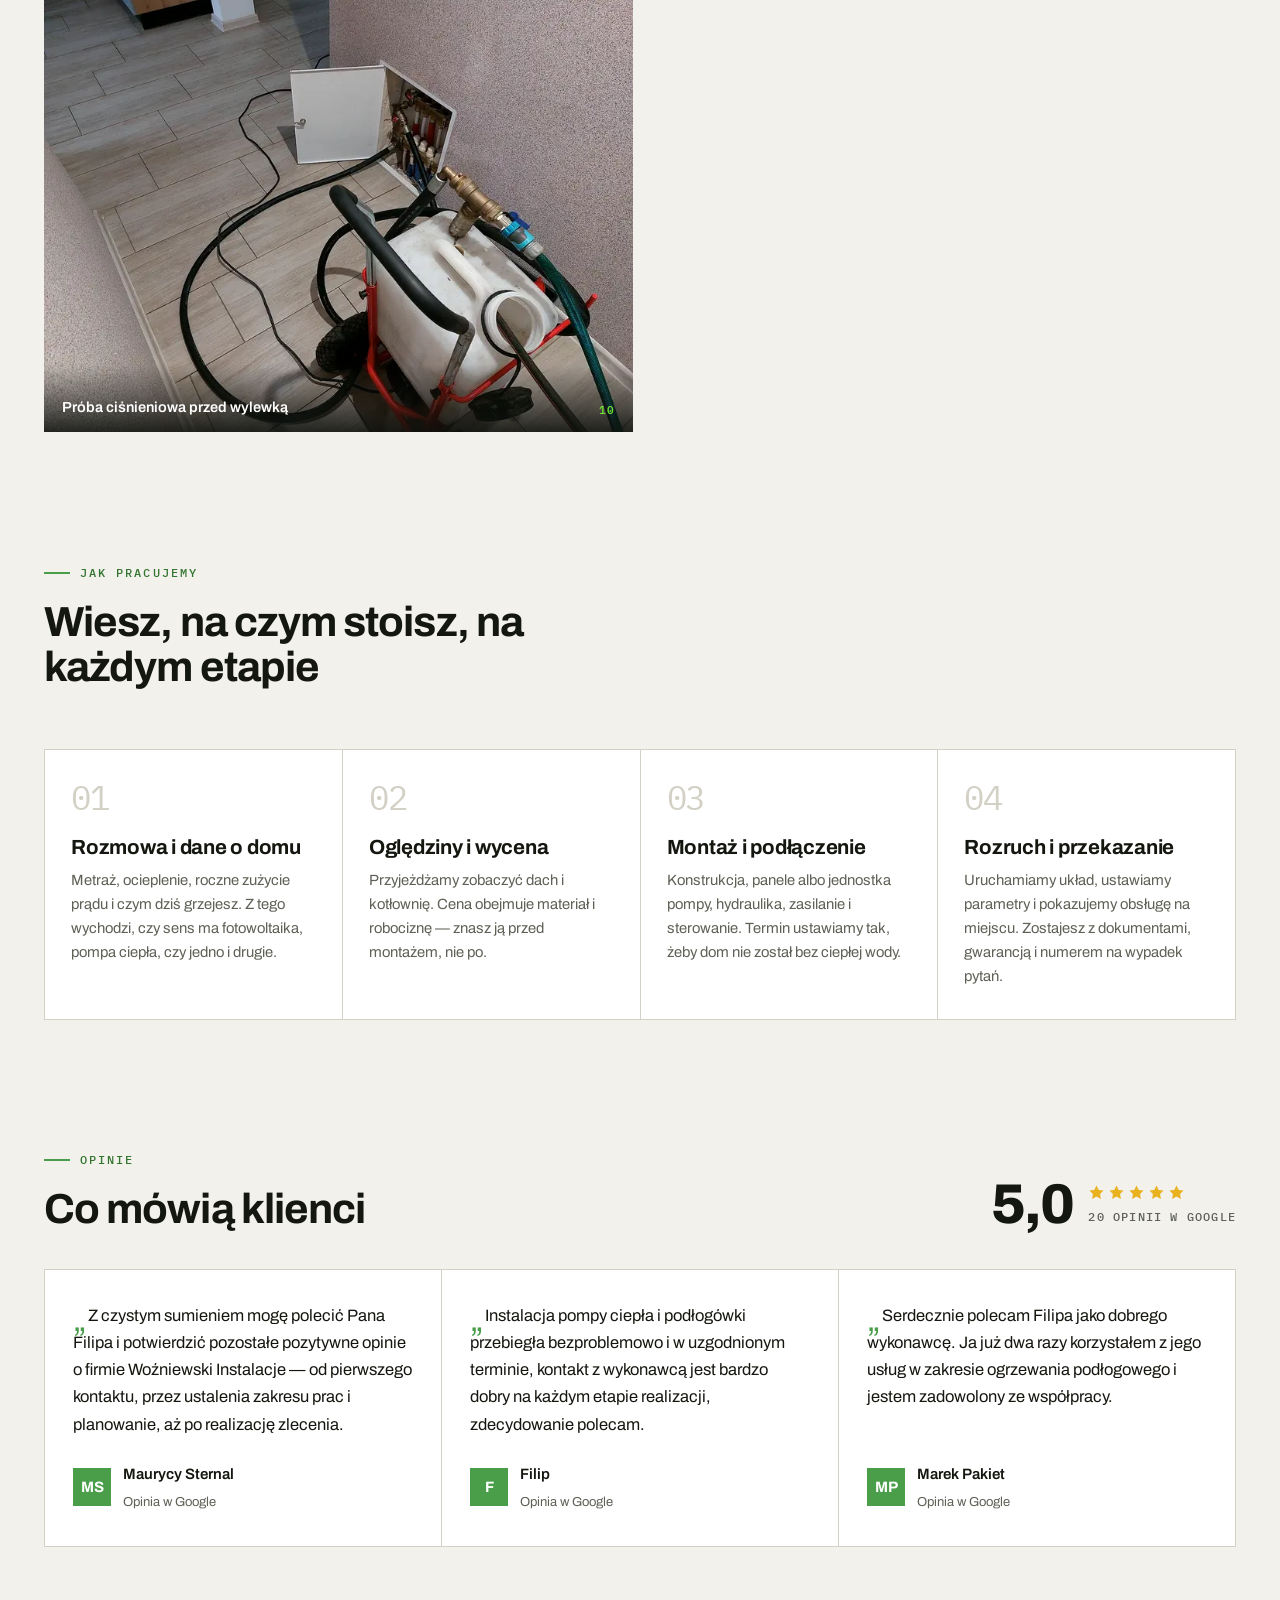
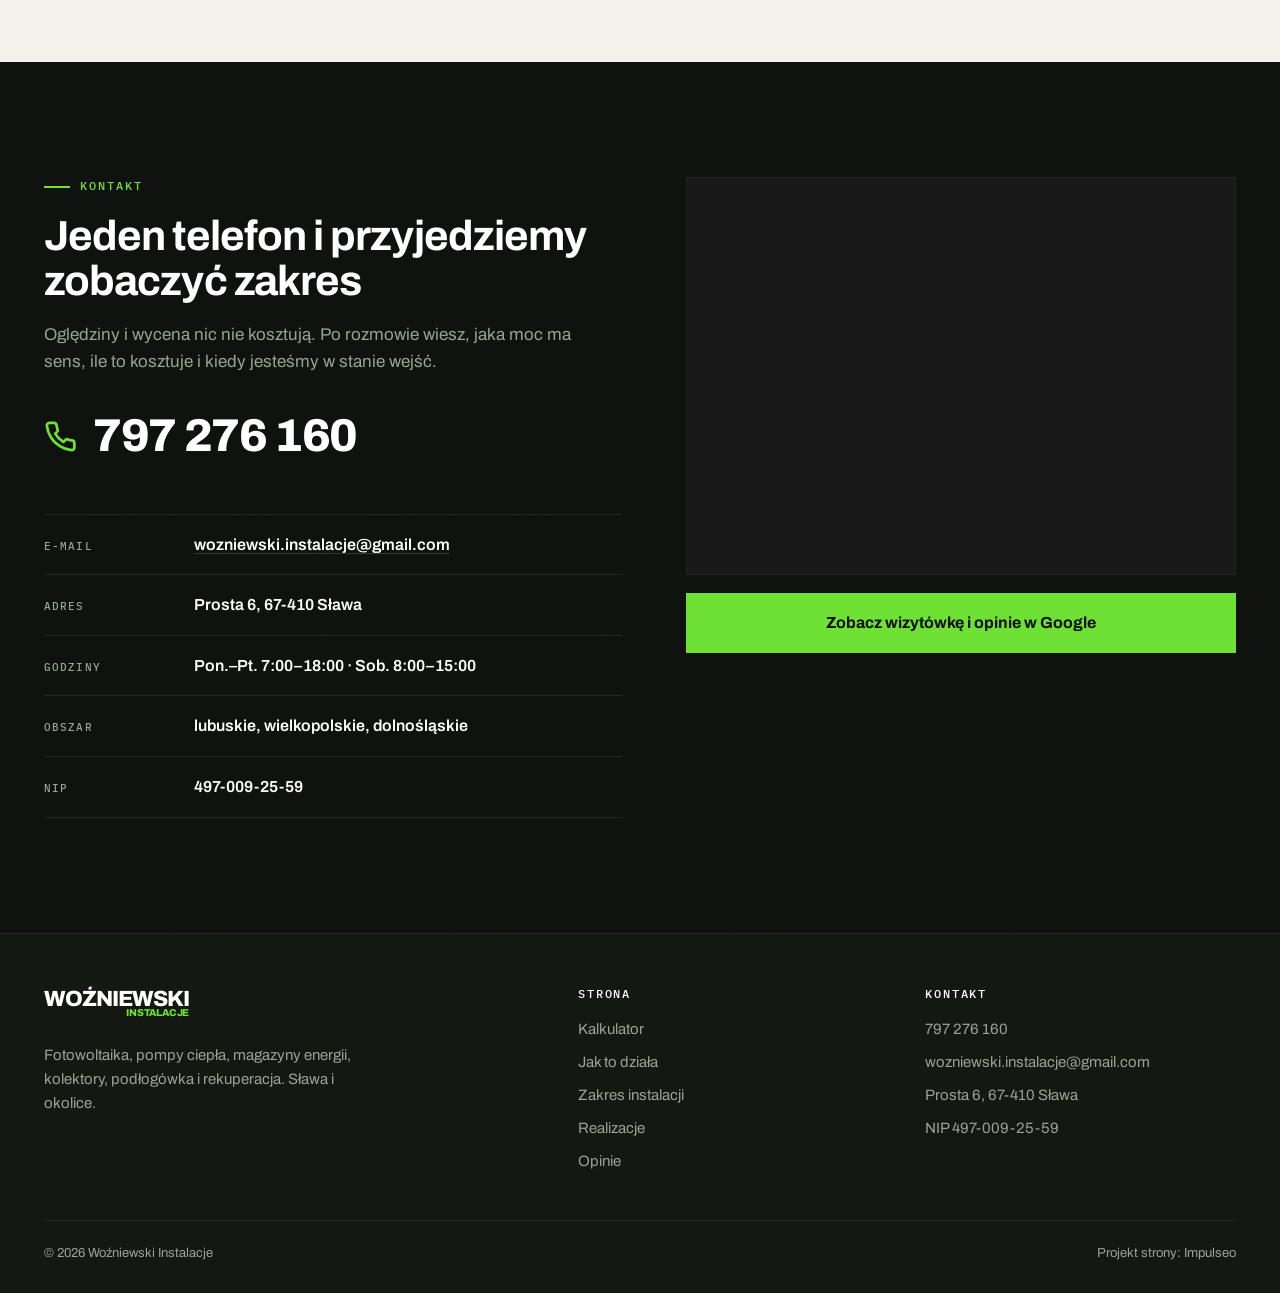
==== commit 55cd0592: "Kalkulator na obronialnym modelu: 0,95 zl za kWh u siebie, 0,40 zl za oddana Co-Authored-By: Claude " ====
--- a/index.html
+++ b/index.html
@@ -19,7 +19,7 @@
 <link rel="preconnect" href="https://fonts.googleapis.com">
 <link rel="preconnect" href="https://fonts.gstatic.com" crossorigin>
 <link href="https://fonts.googleapis.com/css2?family=Archivo:wght@400;500;600;700;800&family=IBM+Plex+Mono:wght@400;500&display=swap" rel="stylesheet">
-<link rel="stylesheet" href="assets/styles.css?v=10">
+<link rel="stylesheet" href="assets/styles.css?v=11">
 
 <script type="application/ld+json">
 {
@@ -271,9 +271,11 @@
 
         <div class="wynik__stopka">
           <p class="zastrzezenie" style="margin:0 0 4px">
-            Założenia: 1 kWp = ok. 1000 kWh rocznie w naszym rejonie, cena prądu 1,10 zł/kWh,
-            autokonsumpcja 30% bez magazynu i 65% z magazynem, nadwyżka rozliczana w net-billingu.
-            Opłaty stałe za dystrybucję zostają na rachunku, więc oszczędność nie zejdzie do zera złotych. Realny wynik zależy od dachu, zacienienia i tego, o której korzystasz z prądu.
+            Założenia: 1 kWp daje ok. 1000 kWh rocznie w naszym rejonie, prąd kupujesz po 1,10 zł/kWh.
+            Liczymy 0,95 zł oszczędności na kWh zużytej u siebie i 0,40 zł na kWh oddanej do sieci
+            (net-billing płaci cenę rynkową). Autokonsumpcja: 30% bez magazynu, 65% z magazynem.
+            Opłaty stałe za dystrybucję zostają na rachunku niezależnie od instalacji.
+            Realny wynik zależy od dachu, zacienienia i pory, o której korzystasz z prądu.
           </p>
 
           <form class="oddzwon" id="oddzwon">
@@ -768,6 +770,6 @@
   <span class="lupa__podpis mono" id="lupa-podpis"></span>
 </div>
 
-<script src="assets/app.js?v=10"></script>
+<script src="assets/app.js?v=11"></script>
 </body>
 </html>
